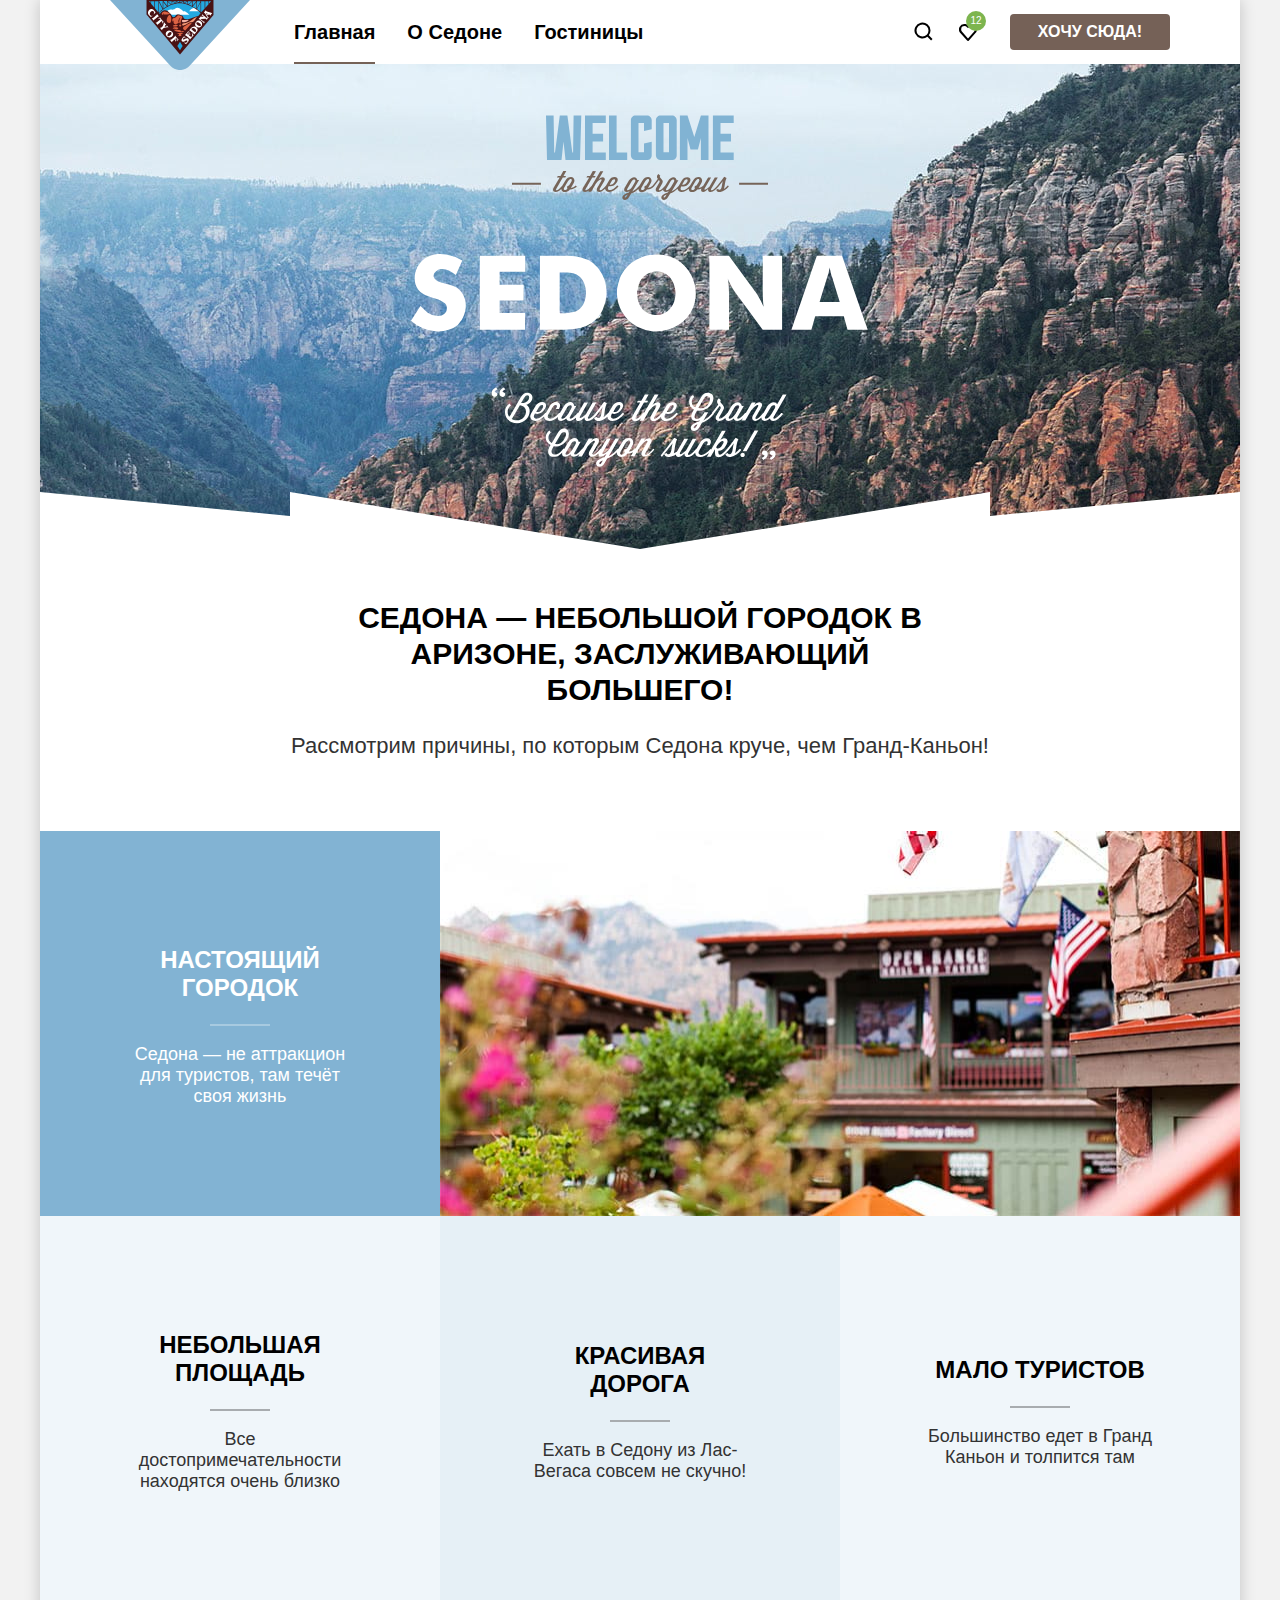
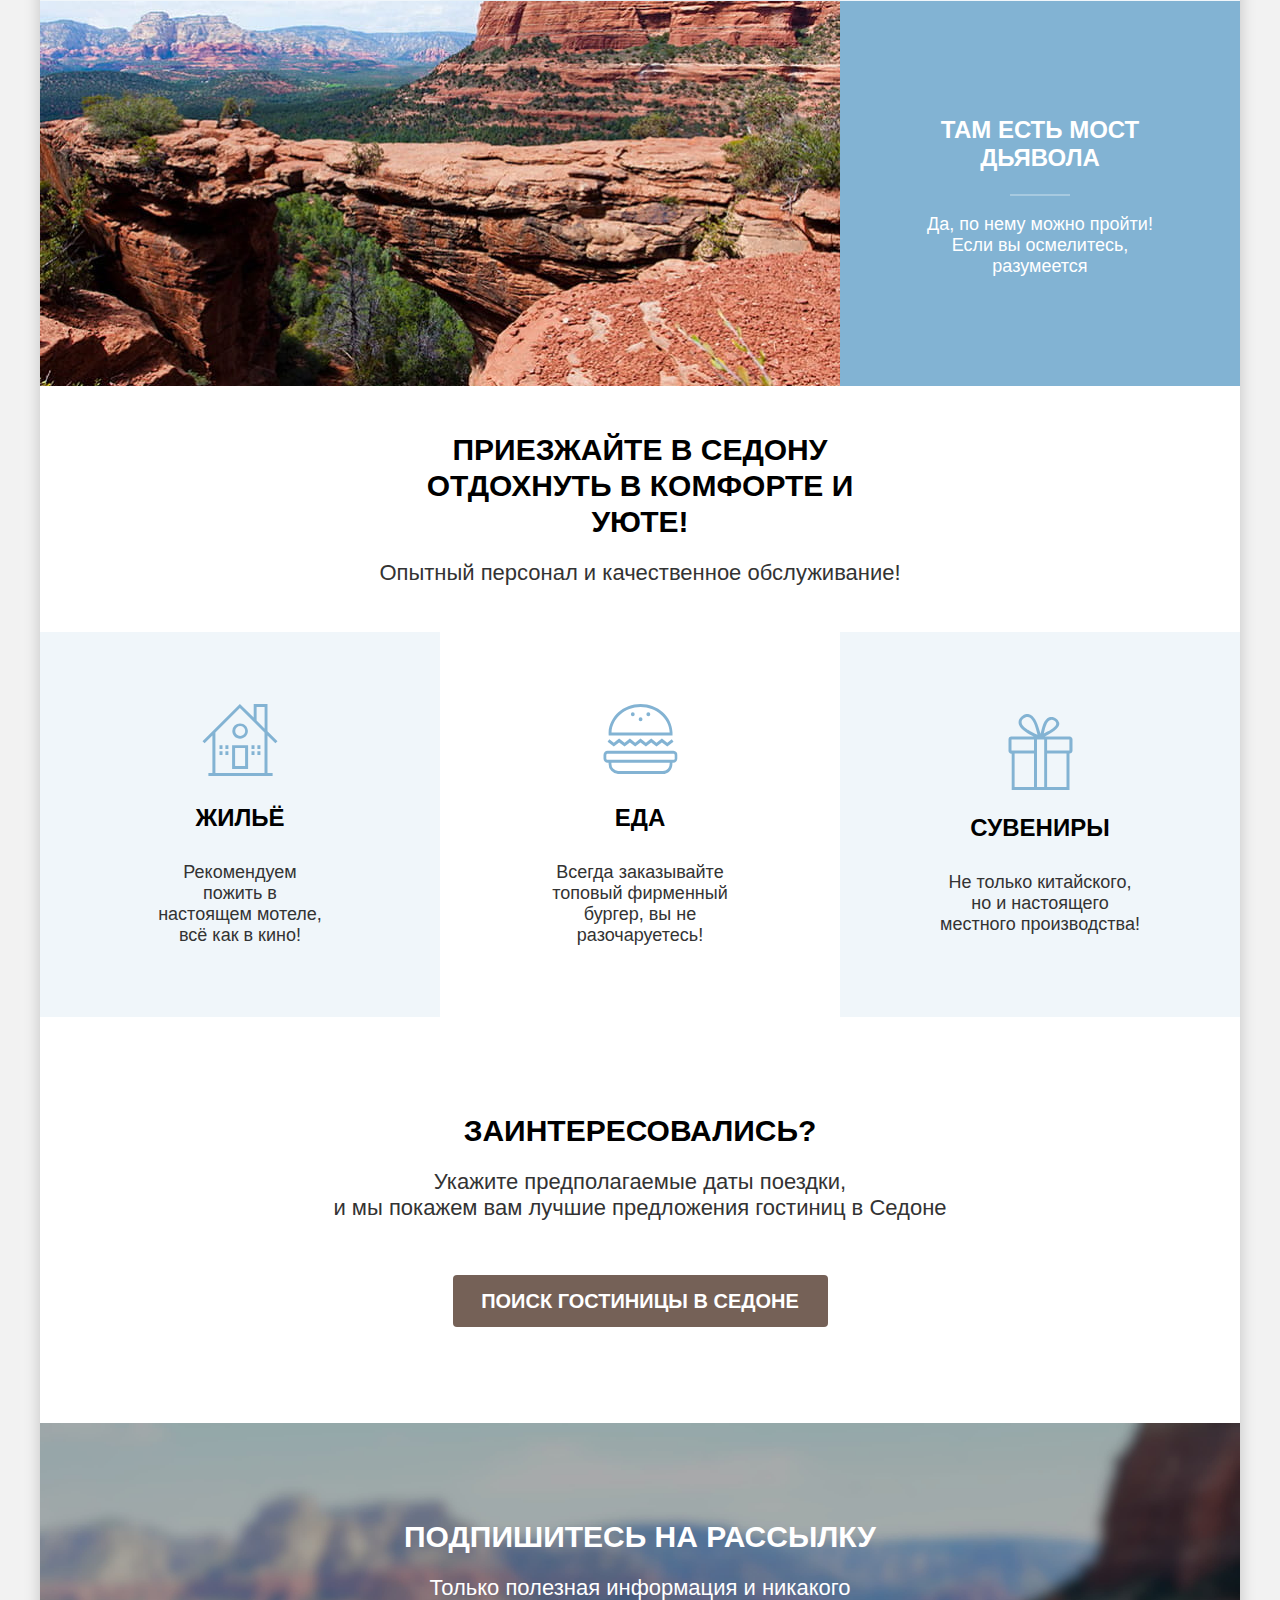
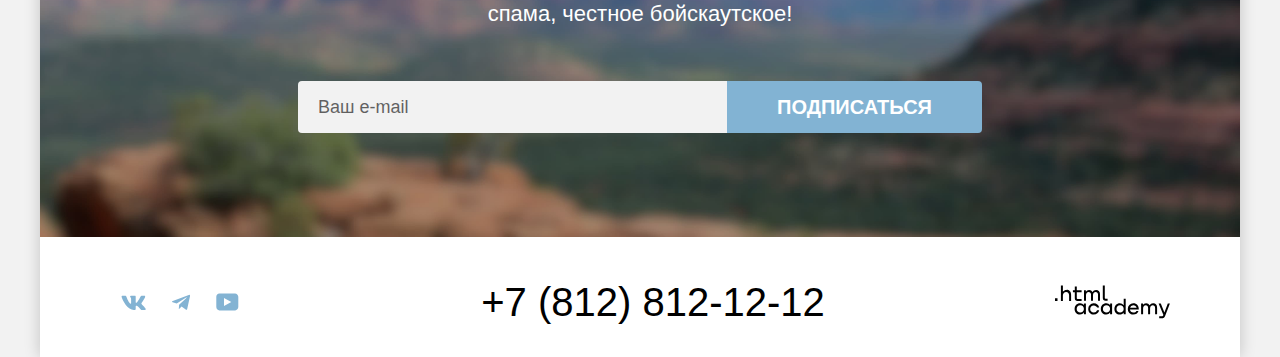
==== index.html @ 0b7615a1 "Merge pull request #12 from kskozarenko/master" ====
<!DOCTYPE html>
<html lang="ru">
  <head>
    <meta charset="utf-8" />
    <title>HTML Academy: Седона</title>
    <link rel="stylesheet" href="styles/styles.css" />
    <link rel="icon" href="favicon.ico" />
    <link rel="icon" type="image/png" href="images/favicon.png" />
  </head>
  <body>
    <div class="box-shadow">
      <header class="page-header">
        <a class="page-header-logo" href="index.html">
          <img
            class="page-header-logo-image"
            src="images/sedona-logo.svg"
            width="140"
            height="70"
            alt="Логотип городка Седона в Аризоне"
          />
        </a>
        <nav class="navigation">
          <ul class="navigation-list">
            <li class="navigation-item">
              <a
                class="navigation-link navigation-link-current"
                href="index.html"
                >Главная</a
              >
            </li>
            <li class="navigation-item">
              <a class="navigation-link" href="#">О Cедоне</a>
            </li>
            <li class="navigation-item">
              <a class="navigation-link" href="catalog.html">Гостиницы</a>
            </li>
          </ul>
          <ul class="navigation-list navigation-user">
            <li class="navigation-item">
              <a class="navigation-link" href="#">
                <svg
                  class="search-icon"
                  aria-hidden="true"
                  focusable="false"
                  width="20"
                  height="20"
                  xmlns="http://www.w3.org/2000/svg"
                >
                  <path
                    d="m18.5 17-3.7-3.7a8 8 0 0 0 1.7-4.8 8 8 0 1 0-3.1 6.3l3.7 3.7 1.4-1.5Zm-10-2.5a6 6 0 0 1-6-6 6 6 0 0 1 12 0 6 6 0 0 1-6 6Z"
                  />
                </svg>
                <span class="visually-hidden">Поиск</span>
              </a>
            </li>
            <li class="navigation-item">
              <a class="navigation-link" href="#">
                <span class="visually-hidden">Избранное</span>
                <svg
                  class="favorites-icon"
                  aria-hidden="true"
                  focusable="false"
                  width="18"
                  height="17"
                  xmlns="http://www.w3.org/2000/svg"
                >
                  <path
                    d="M8.9 17a1 1 0 0 1-.8-.4l-7-7.9A5.4 5.4 0 0 1 5.5 0C6.8 0 8 .5 9 1.3a5.5 5.5 0 0 1 9 4.1c0 1.3-.5 2.5-1.3 3.4l-7 7.9c-.2.2-.4.3-.8.3Zm-6-9.5L9 14.4l6.2-7c.5-.5.7-1.2.7-2 0-1.8-1.5-3.3-3.3-3.3-1 0-2 .5-2.7 1.3-.3.3-.6.4-.9.4-.3 0-.6-.2-.8-.4a3.7 3.7 0 0 0-2.7-1.3 3.3 3.3 0 0 0-3.3 3.3c-.1.9.3 1.6.7 2.1-.1 0-.1 0 0 0Z"
                  />
                </svg>
                <div class="circle">
                  <span class="visually-hidden">Отелей в избранном</span>
                  <p class="favorites-amount">12</p>
                </div>
              </a>
            </li>
          </ul>
          <a class="button navigation-button" href="#">Хочу сюда!</a>
        </nav>
      </header>
      <main class="main-container main-index">
        <h1 class="visually-hidden">Седона</h1>
        <img
          class="main-logo"
          src="images/welcome.svg"
          width="458"
          height="352"
          alt="Welcome to the gorgeous Sedona, because the Grand Canyon sucks!"
        />
        <section class="advantages">
          <h2 class="visually-hidden">Преимущества</h2>
          <div class="text-container advantages-text-container">
            <p class="description">
              Седона — небольшой городок в Аризоне, заслуживающий большего!
            </p>
            <p class="caption">
              Рассмотрим причины, по которым Седона круче, чем Гранд-Каньон!
            </p>
          </div>
          <ul class="advantages-list">
            <li class="advantages-item advantages-item-accent">
              <div
                class="advantages-text-content advantages-text-content-accent"
              >
                <h3 class="advantages-title advantages-title-accent">
                  Настоящий городок
                </h3>
                <!--Добавить декоративные линии в преимущества-->
                <span class="advantages-stripe"></span>
                <p class="advantages-text advantages-text-accent">
                  Седона — не аттракцион для туристов, там течёт своя жизнь
                </p>
              </div>
              <img
                class="advantages-img-town"
                src="images/sedona-advantage.jpg"
                width="800"
                height="385"
                alt="Здания настоящего городка Седона"
              />
            </li>
            <li class="advantages-item advantages-item-light">
              <div class="advantages-text-content">
                <h3 class="advantages-title advantages-title-light">
                  Небольшая площадь
                </h3>
                <p class="advantages-text">
                  Все достопримечательности находятся очень близко
                </p>
              </div>
            </li>
            <li class="advantages-item advantages-item-dark">
              <div class="advantages-text-content">
                <h3 class="advantages-title advantages-title-dark">
                  Красивая дорога
                </h3>
                <p class="advantages-text">
                  Ехать в Седону из Лас-Вегаса совсем не скучно!
                </p>
              </div>
            </li>
            <li class="advantages-item advantages-item-light">
              <div class="advantages-text-content">
                <h3 class="advantages-title advantages-title-light">
                  Мало туристов
                </h3>
                <p class="advantages-text">
                  Большинство едет в Гранд Каньон и толпится там
                </p>
              </div>
            </li>
            <li class="advantages-item advantages-item-accent">
              <div
                class="advantages-text-content advantages-text-content-accent"
              >
                <h3 class="advantages-title advantages-title-accent">
                  Там есть мост дьявола
                </h3>
                <span class="advantages-stripe"></span>
                <p class="advantages-text advantages-text-accent">
                  Да, по нему можно пройти! Если вы осмелитесь, разумеется
                </p>
              </div>
              <img
                class="advantages-img"
                src="images/bridge.jpg"
                width="800"
                height="385"
                alt="Мост Дьявола"
              />
            </li>
          </ul>
        </section>
        <section class="services">
          <h2 class="visually-hidden">Сервисы</h2>
          <div class="text-container services-text-container">
            <p class="description description-services">
              Приезжайте в Седону отдохнуть в комфорте и уюте!
            </p>
            <p class="caption">Опытный персонал и качественное обслуживание!</p>
          </div>
          <ul class="services-list">
            <li class="services-item">
              <h3 class="services-title services-title-house">Жильё</h3>
              <p class="services-text services-text-house">
                Рекомендуем пожить в настоящем мотеле, всё как в кино!
              </p>
            </li>
            <li class="services-item">
              <h3 class="services-title services-title-food">Еда</h3>
              <p class="services-text services-text-food">
                Всегда заказывайте<br />топовый фирменный бургер, вы не
                разочаруетесь!
              </p>
            </li>
            <li class="services-item">
              <h3 class="services-title services-title-gifts">Сувениры</h3>
              <p class="services-text services-text-gifts">
                Не только китайского,<br />но и настоящего местного
                производства!
              </p>
            </li>
          </ul>
        </section>
        <section class="text-container offer">
          <h2 class="visually-hidden">Предложение</h2>
          <p class="description description-offer">Заинтересовались?</p>
          <p class="caption">
            Укажите предполагаемые даты поездки,<br />и мы покажем вам лучшие
            предложения гостиниц в Седоне
          </p>
          <a class="button search-button" href="#">Поиск гостиницы в Седоне</a>
        </section>
        <section class="subscribe">
          <h2 class="visually-hidden">Рассылка</h2>
          <p class="subscribe-description">Подпишитесь на рассылку</p>
          <p class="subscribe-caption">
            Только полезная информация и никакого спама, честное бойскаутское!
          </p>
          <form
            class="subscribe-form"
            action="https://echo.htmlacademy.ru/"
            method="post"
          >
            <label class="visually-hidden" for="subscribe-email">E-mail</label>
            <input
              class="subscribe-field"
              placeholder="Ваш e-mail"
              type="email"
              name="subscribe-email"
              id="subscribe-email"
              required
            />
            <button class="button subscribe-button" type="submit">
              <span class="subscribe-submit">Подписаться</span>
            </button>
          </form>
        </section>
      </main>
      <footer class="page-footer">
        <div class="page-footer-container">
          <h2 class="visually-hidden" hidden>Контакты</h2>
          <ul class="footer-social-list">
            <li class="footer-social-item">
              <a
                class="footer-social-link footer-social-vk"
                href="https://vk.com/htmlacademy"
              >
                <span class="visually-hidden">Vkontakte</span>
                <svg
                  class="footer-social-icon"
                  aria-hidden="true"
                  focusable="false"
                  width="25"
                  height="15"
                  xmlns="http://www.w3.org/2000/svg"
                >
                  <path
                    fill-rule="evenodd"
                    d="M24.1 1.8c.2-.5 0-1-.8-1h-2.6c-.7 0-1 .4-1.1.8 0 0-1.4 3.2-3.3 5.3-.6.6-.9.8-1.2.8-.2 0-.4-.2-.4-.8V1.8c0-.7-.2-1-.8-1h-4c-.5 0-.8.4-.8.6 0 .7 1 .8 1 2.6v3.8c0 .8 0 1-.4 1-.9 0-3-3.3-4.3-7-.3-.7-.5-1-1.2-1H1.6c-.8 0-1 .4-1 .8 0 .7 1 4 4.2 8.5C7 13.2 10 15 12.8 15c1.7 0 1.9-.4 1.9-1v-2.4c0-.7.2-.8.7-.8.4 0 1 .1 2.6 1.6 1.8 1.8 2 2.6 3 2.6h2.7c.7 0 1.1-.4 1-1.1-.3-.8-1.2-1.8-2.3-3-.6-.8-1.5-1.5-1.8-2-.4-.4-.3-.6 0-1 0 0 3.2-4.5 3.5-6Z"
                    clip-rule="evenodd"
                  />
                </svg>
              </a>
            </li>
            <li class="footer-social-item">
              <a
                class="footer-social-link footer-social-tg"
                href="https://t.me/htmlacademy"
              >
                <span class="visually-hidden">Telegram</span>
                <svg
                  class="footer-social-icon"
                  aria-hidden="true"
                  focusable="false"
                  width="18"
                  height="17"
                  xmlns="http://www.w3.org/2000/svg"
                >
                  <path
                    d="M16.8 1 .8 7c-1 .4-1 1-.2 1.3l4.1 1.3 9.5-6c.5-.3.9-.1.5.2l-7.6 7-.3 4.1c.4 0 .6-.2.8-.4l2-2 4.1 3.1c.8.5 1.3.3 1.5-.7L18 2.2c.3-1-.4-1.6-1.1-1.2Z"
                  />
                </svg>
              </a>
            </li>
            <li class="footer-social-item">
              <a
                class="footer-social-link footer-social-yt"
                href="https://www.youtube.com/user/htmlacademyru"
              >
                <span class="visually-hidden">Youtube</span>
                <svg
                  class="footer-social-icon"
                  aria-hidden="true"
                  focusable="false"
                  width="23"
                  height="18"
                  xmlns="http://www.w3.org/2000/svg"
                >
                  <path
                    d="M19 .4H3.4C1.6.4.3 2 .3 3.8v10c0 2 1.3 3.6 3.2 3.6h15.7c1.6 0 3.1-1.6 3.1-3.4V3.8C22.1 2 20.8.4 19 .4ZM8 12.9v-8l7.3 4-7.3 4Z"
                  />
                </svg>
              </a>
            </li>
          </ul>
          <address class="footer-contacts-address">
            <a class="footer-contacts-address-phone" href="tel:+78128121212"
              >+7 (812) 812-12-12</a
            >
          </address>
          <a class="page-footer-logo" href="https://htmlacademy.ru/">
            <svg
              class="page-footer-logo-icon"
              aria-hidden="true"
              focusable="false"
              width="115"
              height="34"
              xmlns="http://www.w3.org/2000/svg"
            >
              <path
                d="M0 13.3v2.6h2.5v-2.6H0Zm11.6-8.4c-1.6 0-2.8.7-3.6 1.7h-.1V.4h-2v15.5h2v-5.3C7.9 8.5 9.2 7 11.2 7c1.8 0 2.9 1.4 2.9 3.2v5.7h2V9.8c.1-3-1.8-5-4.5-5Zm15 .3h-4.8V1.5h-2v3.8h-1.9v2h1.9v6c0 1.7 1 2.7 2.7 2.7h4.1v-2h-3.7c-.7 0-1.1-.4-1.1-1.1V7.2h4.8v-2ZM41.1 5c-1.6 0-2.9.8-3.5 2h-.1a3.7 3.7 0 0 0-3.4-2c-1.4 0-2.5.8-3.1 1.8h-.1V5.2H29v10.6h2v-5.4c0-2 1-3.5 2.6-3.5 1.5 0 2.4 1 2.4 2.6v6.3h2v-5.6c0-2.4 1.4-3.3 2.6-3.3 1.5 0 2.4 1 2.4 2.6v6.3h2V9.3c.1-2.5-1.4-4.3-3.9-4.3Zm6.7 8c0 1.8 1 2.8 2.8 2.8h2v-2h-1.7c-.7 0-1.1-.4-1.1-1.1V.4h-2V13Zm-18.9 7a4.9 4.9 0 0 0-3.9-1.7c-3.1 0-5.4 2.3-5.4 5.6s2.3 5.6 5.4 5.6c1.8 0 3-.8 3.8-2h.1v1.7h2V18.6h-2V20Zm-3.6 7.5a3.5 3.5 0 0 1-3.6-3.6c0-2 1.4-3.6 3.6-3.6s3.6 1.6 3.6 3.6c0 1.9-1.4 3.6-3.6 3.6Zm18.9-5.1c-.5-2.4-2.6-4.1-5.4-4.1a5.4 5.4 0 0 0-5.6 5.6c0 3 2.2 5.6 5.6 5.6 2.8 0 4.9-1.8 5.4-4.2h-2.1a3.4 3.4 0 0 1-3.3 2.3 3.5 3.5 0 0 1-3.6-3.6c0-2 1.4-3.6 3.6-3.6 1.6 0 2.8 1 3.3 2.2h2.1v-.2ZM55.1 20a4.9 4.9 0 0 0-3.9-1.7c-3.1 0-5.4 2.3-5.4 5.6s2.3 5.6 5.4 5.6c1.8 0 3-.8 3.8-2h.1v1.7h2V18.6h-2V20Zm-3.6 7.5a3.5 3.5 0 0 1-3.6-3.6c0-2 1.4-3.6 3.6-3.6s3.6 1.6 3.6 3.6c0 1.9-1.5 3.6-3.6 3.6Zm17.2-7.3a5 5 0 0 0-3.9-2c-3.1 0-5.4 2.4-5.4 5.7 0 3.3 2.2 5.6 5.4 5.6 1.7 0 3-.8 3.8-1.8h.1v1.5h2V13.8h-2v6.4Zm-3.6 7.3a3.5 3.5 0 0 1-3.6-3.6c0-2 1.4-3.6 3.6-3.6s3.6 1.6 3.6 3.6c-.1 2-1.5 3.6-3.6 3.6Zm13.2-9.2a5.4 5.4 0 0 0-5.5 5.6c0 3 2.1 5.6 5.5 5.6 2.5 0 4.5-1.3 5.2-3.6h-2.1c-.5 1-1.6 1.6-3 1.6-1.9 0-3.3-1.3-3.4-3h8.8c.2-3.5-2-6.2-5.5-6.2Zm0 1.9c1.7 0 3 1 3.3 2.6h-6.5a3.2 3.2 0 0 1 3.2-2.6Zm19.9-1.9a4 4 0 0 0-3.6 2h-.1c-.6-1.2-1.8-2-3.4-2-1.4 0-2.5.7-3.1 1.8v-1.5h-1.9v10.6h2v-5.4c0-2 1-3.4 2.6-3.5 1.5 0 2.4 1 2.4 2.6v6.3h2v-5.6c0-2.4 1.4-3.3 2.6-3.3 1.5 0 2.4 1 2.4 2.6v6.3h2v-6.5c.1-2.6-1.4-4.4-3.9-4.4Zm11.2 9.1-3.6-9h-2.2l4.8 11.7c-.3.9-.7 1.2-1.7 1.2h-2.5v2h2.5c1.8 0 2.8-.8 3.5-2.6l4.7-12.2h-2.1l-3.4 8.9Z"
              />
            </svg>
          </a>
        </div>
      </footer>
    </div>
    <div class="modal-container modal-container-close">
      <div class="modal modal-search">
        <button class="modal-close-button">
          <span class="visually-hidden">Закрыть</span>
          <svg
            class="modal-close-icon"
            aria-hidden="true"
            focusable="false"
            width="15"
            height="15"
            xmlns="http://www.w3.org/2000/svg"
          >
            <path
              d="M14.5 1.8 13.2.5 7.5 6.2 1.8.5.5 1.8l5.7 5.7-5.7 5.7 1.3 1.3 5.7-5.7 5.7 5.7 1.3-1.3-5.7-5.7 5.7-5.7Z"
            />
          </svg>
        </button>
        <section class="modal-content">
          <h2 class="modal-title">Поиск гостиницы в Седоне</h2>
          <form
            class="search-form"
            action="https://echo.htmlacademy.ru/"
            method="post"
          >
            <span class="date-field-group">
              <label class="form-label" for="checkin-date">Дата Заезда:</label>
              <input
                class="search-field input-error"
                type="text"
                id="checkin-date"
                name="checkin-date"
                placeholder="Укажите дату"
              />
              <svg
                class="date-icon"
                aria-hidden="true"
                focusable="false"
                width="16"
                height="15"
                xmlns="http://www.w3.org/2000/svg"
              >
                <path
                  fill="#000"
                  d="M5.8 10c.3 0 .5-.2.5-.5S6 9 5.8 9c-.3 0-.5.2-.5.5s.2.5.5.5Z"
                />
                <path
                  fill="#000"
                  d="M15 2h-2V0h-1v2H4V0H3v2H1c-.6 0-1 .4-1 1v11c0 .5.4 1 1 1h14c.5 0 1-.5 1-1V3c0-.6-.5-1-1-1Zm0 12H1V7h14v7ZM1 6V3h2v2h1V3h8v2h1V3h2v3H1Z"
                />
                <path
                  fill="#000"
                  d="M8 10c.3 0 .5-.2.5-.5S8.3 9 8 9s-.5.2-.5.5.2.5.5.5Zm2.3 0c.3 0 .4-.2.4-.5s-.1-.5-.4-.5c-.4 0-.6.2-.6.5s.3.5.6.5Zm-4.5 1c-.3 0-.5.2-.5.5s.2.5.5.5.5-.2.5-.5-.3-.5-.5-.5Zm-2.3-1c.3 0 .5-.2.5-.5S3.8 9 3.5 9s-.5.2-.5.5.2.5.5.5Zm0 1c-.3 0-.5.2-.5.5s.2.5.5.5.5-.2.5-.5-.2-.5-.5-.5ZM8 11c-.3 0-.5.2-.5.5s.2.5.5.5.5-.2.5-.5-.2-.5-.5-.5Zm2.3 0c-.4 0-.6.2-.6.5s.3.5.6.5.4-.2.4-.5-.1-.5-.4-.5Zm2.2-1c.3 0 .5-.2.5-.5s-.2-.5-.5-.5-.5.2-.5.5.2.5.5.5Zm0 1c-.3 0-.5.2-.5.5s.2.5.5.5.5-.2.5-.5-.2-.5-.5-.5Z"
                />
              </svg>
            </span>
            <span class="date-field-group">
              <label class="form-label" for="checkout-date">Дата Выезда:</label>
              <input
                class="search-field input-error"
                type="text"
                id="checkout-date"
                name="checkout-date"
                placeholder="Укажите дату"
              />
              <svg
                class="date-icon"
                aria-hidden="true"
                focusable="false"
                width="16"
                height="15"
                xmlns="http://www.w3.org/2000/svg"
              >
                <path
                  fill="#000"
                  d="M5.8 10c.3 0 .5-.2.5-.5S6 9 5.8 9c-.3 0-.5.2-.5.5s.2.5.5.5Z"
                />
                <path
                  fill="#000"
                  d="M15 2h-2V0h-1v2H4V0H3v2H1c-.6 0-1 .4-1 1v11c0 .5.4 1 1 1h14c.5 0 1-.5 1-1V3c0-.6-.5-1-1-1Zm0 12H1V7h14v7ZM1 6V3h2v2h1V3h8v2h1V3h2v3H1Z"
                />
                <path
                  fill="#000"
                  d="M8 10c.3 0 .5-.2.5-.5S8.3 9 8 9s-.5.2-.5.5.2.5.5.5Zm2.3 0c.3 0 .4-.2.4-.5s-.1-.5-.4-.5c-.4 0-.6.2-.6.5s.3.5.6.5Zm-4.5 1c-.3 0-.5.2-.5.5s.2.5.5.5.5-.2.5-.5-.3-.5-.5-.5Zm-2.3-1c.3 0 .5-.2.5-.5S3.8 9 3.5 9s-.5.2-.5.5.2.5.5.5Zm0 1c-.3 0-.5.2-.5.5s.2.5.5.5.5-.2.5-.5-.2-.5-.5-.5ZM8 11c-.3 0-.5.2-.5.5s.2.5.5.5.5-.2.5-.5-.2-.5-.5-.5Zm2.3 0c-.4 0-.6.2-.6.5s.3.5.6.5.4-.2.4-.5-.1-.5-.4-.5Zm2.2-1c.3 0 .5-.2.5-.5s-.2-.5-.5-.5-.5.2-.5.5.2.5.5.5Zm0 1c-.3 0-.5.2-.5.5s.2.5.5.5.5-.2.5-.5-.2-.5-.5-.5Z"
                />
              </svg>
            </span>
            <div class="guests-wrapper">
              <span class="guests-field-group adults-form">
                <label class="form-label-adults" for="adults-guests"
                  >Взрослые:</label
                >
                <button class="less-button" type="button">
                  <svg
                    class="less-icon"
                    aria-hidden="true"
                    focusable="false"
                    width="14"
                    height="2"
                    xmlns="http://www.w3.org/2000/svg"
                  >
                    <path d="M0 0v2h14V0H0Z" />
                  </svg>
                </button>
                <input
                  class="guests-input adults-guests-input"
                  type="number"
                  id="adults-guests"
                  value="2"
                />
                <button class="more-button" type="button">
                  <svg
                    class="more-icon"
                    aria-hidden="true"
                    focusable="false"
                    width="14"
                    height="14"
                    xmlns="http://www.w3.org/2000/svg"
                  >
                    <path d="M14 6H8V0H6v6H0v2h6v6h2V8h6V6Z" />
                  </svg>
                </button>
              </span>
              <span class="guests-field-group kids-form">
                <span class="kids-info-wrapper">
                  <label class="form-label-kids" for="kids-guests">Дети:</label>
                  <span class="kids-info">
                    <div class="kids-info-tooltip">
                      <p>
                        Укажите количество детей, которые будут с вами, возраст
                        которых от 6 до 18 лет. Дети до 6 лет размещаются
                        бесплатно.
                      </p>
                    </div>
                  </span>
                </span>
                <!--<span class="kids-guests-wrapper">-->
                <button class="button less-button" type="button">
                  <svg
                    class="less-icon"
                    aria-hidden="true"
                    focusable="false"
                    width="14"
                    height="2"
                    xmlns="http://www.w3.org/2000/svg"
                  >
                    <path d="M0 0v2h14V0H0Z" />
                  </svg>
                </button>
                <input
                  class="guests-input kids-guests-input"
                  type="number"
                  id="kids-guests"
                  value="2"
                />
                <button class="more-button" type="button">
                  <svg
                    class="more-icon"
                    aria-hidden="true"
                    focusable="false"
                    width="14"
                    height="14"
                    xmlns="http://www.w3.org/2000/svg"
                  >
                    <path d="M14 6H8V0H6v6H0v2h6v6h2V8h6V6Z" />
                  </svg>
                </button>
                <!--</span>-->
              </span>
            </div>
            <a class="button search-form-button" href="#">Найти</a>
          </form>
        </section>
      </div>
    </div>
  </body>
</html>
---- styles/styles.css ----
@font-face {
  font-family: "PT Sans";
  font-style: normal;
  font-weight: 400;
  src: url("../fonts/ptsans-400.woff2") format("woff2");
  font-display: swap;
}

@font-face {
  font-family: "PT Sans";
  font-style: normal;
  font-weight: 700;
  src: url("../fonts/ptsans-700.woff2") format("woff2");
  font-display: swap;
}

* {
  box-sizing: border-box;
}

html {
  height: 100%;
}

body {
  margin: 0 auto;
  min-height: 100%;
  font-family: "PT Sans", sans-serif;
  font-weight: 400;
  font-size: 22px;
  line-height: 26px;
  color: #333333;
  background-color: #f2f2f2;
}

.visually-hidden {
  position: absolute;
  width: 1px;
  height: 1px;
  margin: -1px;
  border: 0;
  padding: 0;
  white-space: nowrap;
  clip-path: inset(100%);
  clip: rect(0 0 0 0);
  overflow: hidden;
}

.button {
  display: inline-block;
  font-weight: 700;
  font-size: 20px;
  line-height: 36px;
  text-align: center;
  text-transform: uppercase;
  color: #ffffff;
  background-color: #756157;
  border-radius: 4px;
  text-decoration: none;
  border: none;
  cursor: pointer;
}

.button:disabled:not(.button-reset) {
  background-color: #e5e5e5;
  cursor: default;
}

.box-shadow {
  color: #333333;
  background-color: #ffffff;
  box-shadow: 0 0 15px rgba(0, 0, 0, 0.2);
  width: 1200px;
  margin: 0 auto;
  display: flex;
  flex-direction: column;
}

.page-header {
  color: #000000;
  background-color: #ffffff;
  display: flex;
  width: 1200px;
}

.page-header-logo {
  width: 140px;
  height: 64px;
  margin-left: 70px;
  position: relative;
  display: block;
}

.page-header-logo-image {
  position: absolute;
}

.page-header-logo-image:hover {
  opacity: 0.6;
}

.page-header-logo-image:focus {
  opacity: 0.6;
}

.page-header-logo-image:active {
  opacity: 0.3;
}

.navigation {
  display: flex;
  width: 892px;
  margin: 0 auto;
  margin-left: 28px;
  margin-right: 70px;
}

.navigation-list {
  display: flex;
  flex-wrap: wrap;
  margin: 0;
  padding: 0;
  list-style-type: none;
  align-items: center;
  width: 470px;
}

/*Ссылки в навигации*/
.navigation-link {
  font-size: 20px;
  line-height: 24px;
  font-weight: 700;
  color: #000000;
  background-color: #ffffff;
  text-align: center;
  text-decoration: none;
  text-transform: capitalize;
  display: block;
  padding: 20px 16px;
}

.navigation-link-current {
  position: relative;
  cursor: default;
}

.navigation-link-current::before {
  position: absolute;
  right: 16px;
  bottom: 0;
  left: 16px;
  height: 2px;
  background-color: #756257;
  content: "";
}

.navigation-link:not(.navigation-link-current):hover {
  color: #756157;
}

.navigation-link:not(.navigation-link-current):focus {
  color: #756157;
}

.navigation-link:not(.navigation-link-current):active {
  color: rgba(117, 97, 87, 0.3);
}

.navigation-user {
  margin-left: auto;
  width: 180px;
  justify-content: flex-end;
}

.navigation-user .navigation-link {
  display: block;
  width: 44px;
  height: 64px;
  padding: 22px 12px;
  position: relative;
}

.search-icon,
.favorites-icon {
  fill: #000000;
}

.navigation-link:hover .search-icon,
.navigation-link:hover .favorites-icon {
  fill: #756157;
}

.navigation-link:focus .search-icon,
.navigation-link:focus .favorites-icon {
  fill: #756157;
}

.navigation-link:active .search-icon,
.navigation-link:active .favorites-icon {
  fill: rgba(117, 97, 87, 0.3);
}

.favorites-amount {
  display: block;
  font-size: 10px;
  line-height: 10px;
  font-weight: 400;
  color: #ffffff;
  position: absolute;
  left: 20px;
  bottom: 33px;
  background-color: #7db54f;
  min-width: 20px;
  min-height: 20px;
  border-radius: 50%;
  margin: 0 auto;
  padding-top: 5px;
}

.navigation-link:hover .favorites-amount {
  background-color: #6c9e42;
}

.navigation-link:focus .favorites-amount {
  background-color: #6c9e42;
}

.navigation-link:active .favorites-amount {
  color: rgba(255, 255, 255, 0.3);
}

.navigation-button {
  display: block;
  width: 160px;
  padding: 8px;
  font-size: 16px;
  line-height: 20px;
  align-self: center;
  margin-left: 20px;
}

.navigation-button:hover,
.search-button:hover,
.hotel-card-more-button:hover {
  background-color: #615048;
}

.navigation-button:focus,
.search-button:focus,
.hotel-card-more-button:focus {
  background-color: #615048;
}

.navigation-button:active,
.search-button:active,
.hotel-card-more-button:active {
  background-color: #756157;
  color: rgba(255, 255, 255, 0.3);
}

.main-container {
  flex-grow: 1;
  padding-top: 51px;
}

.main-index {
  color: #333333;
  background-color: #ffffff;
  background-image: url("../images/zigzag.svg"),
    url("../images/index-background.jpg");
  background-size: 1200px 57px, 1200px 485px;
  background-position: 50% 428px, 50% 0;
  background-repeat: no-repeat;
}

.main-logo {
  max-width: 100%;
  object-fit: contain;
  left: 371px;
  right: 371px;
  display: block;
  margin: 0 auto;
  margin-bottom: 82px;
}

/*Идентичные контейнеры с текстом перед преимуществами, сервисами и в секции "Заинтересовались?"*/
.text-container {
  text-align: center;
}

.advantages-text-container {
  display: flex;
  flex-direction: column;
  justify-content: center;
  align-items: center;
  min-height: 261px;
  margin-bottom: 21px;
}

/*1/2 предложений в контейнерах перед преимуществами, сервисами и в секции "Заинтересовались?"*/
.description {
  color: #000000;
  background-color: #ffffff;
  font-weight: 700;
  font-size: 30px;
  line-height: 36px;
  text-transform: uppercase;
  margin-top: 0;
  margin-bottom: 25px;
  width: 620px;
}

.caption {
  margin: 0;
}

.advantages-list {
  text-align: center;
  display: flex;
  flex-wrap: wrap;
  list-style-type: none;
  padding: 0;
  margin: 0;
}

.advantages-title {
  font-size: 24px;
  line-height: 28px;
  font-weight: 700;
  text-transform: uppercase;
  position: relative;
  display: flex;
  justify-content: center;
  align-items: center;
}

.advantages-title::after {
  content: "";
  position: absolute;
  height: 2px;
  width: 60px;
  background-color: #a8acaf;
  bottom: -24px;
}

.advantages-text {
  font-size: 18px;
  line-height: 21px;
}

.advantages-item-accent {
  display: flex;
}

.advantages-text-content {
  width: 400px;
  height: 385px;
  display: flex;
  flex-direction: column;
  justify-content: center;
  padding: 20px 85px;
}

.advantages-text-content-accent {
  background-color: #82b3d3;
}

.advantages-title-accent {
  color: #ffffff;
  background-color: #82b3d3;
}

.advantages-title-accent::after {
  background-color: #a7cae0;
}

.advantages-text-accent {
  color: #ffffff;
  background-color: #82b3d3;
}

.advantages-item-light {
  width: 400px;
  height: 385px;
  background-color: rgba(131, 179, 211, 0.12);
}

.advantages-title-light {
  color: #000000;
  background-color: rgba(131, 179, 211, 0);
}

.advantages-text-light {
  color: #333333;
  background-color: #82b3d3;
}

.advantages-item-dark {
  width: 400px;
  height: 385px;
  background-color: rgba(131, 179, 211, 0.2);
}

.advantages-title-dark {
  color: #000000;
  background-color: rgba(131, 179, 211, 0);
}

.advantages-text-dark {
  color: #333333;
  background-color: rgba(131, 179, 211, 0);
}

.advantages-img {
  order: -1;
}

.services-text-container {
  display: flex;
  flex-direction: column;
  justify-content: center;
  align-items: center;
  min-height: 246px;
}

.description-services,
.description-offer {
  width: 505px;
  margin-bottom: 20px;
}

.services-list {
  text-align: center;
  display: flex;
  list-style-type: none;
  padding: 0;
  margin: 0;
}

.services-item {
  width: 400px;
  height: 385px;
  background-color: rgba(131, 179, 211, 0.12);
  display: flex;
  flex-direction: column;
  justify-content: center;
  align-items: center;
  padding-right: 85px;
  padding-left: 85px;
}

.services-title {
  color: #000000;
  font-size: 24px;
  line-height: 28px;
  font-weight: 700;
  text-transform: uppercase;
  margin-top: 0;
  margin-bottom: 30px;
  padding-top: 100px;
  min-width: 75px;
}

.services-title-house {
  background-image: url("../images/house.svg");
  background-repeat: no-repeat;
  background-position: center 0;
}

.services-title-food {
  background-image: url("../images/food.svg");
  background-repeat: no-repeat;
  background-position: center 0;
}

.services-title-gifts {
  background-image: url("../images/gifts.svg");
  background-repeat: no-repeat;
  background-position: center 0;
}

.services-text {
  font-size: 18px;
  line-height: 21px;
  margin: 0;
}

.services-text-house {
  max-width: 172px;
}

.services-text-gifts {
  max-width: 210px;
}

.services-item:nth-of-type(even) {
  background-color: #ffffff;
}

.offer {
  display: flex;
  flex-direction: column;
  justify-content: center;
  align-items: center;
  min-height: 406px;
}

.search-button {
  width: 375px;
  height: 52px;
  padding: 8px 10px;
  font-size: 20px;
  margin-top: 54px;
}

.subscribe {
  color: #ffffff;
  background-color: #333333;
  background-image: url("../images/subscribe-background.jpg");
  background-size: cover;
  background-repeat: no-repeat;
  text-align: center;
  padding: 96px 258px 104px;
}

.subscribe-description {
  font-size: 30px;
  line-height: 36px;
  font-weight: 700;
  text-transform: uppercase;
  margin-top: 0;
  margin-bottom: 20px;
}

.subscribe-caption {
  font-weight: 400;
  font-size: 22px;
  line-height: 26px;
  margin: 0 auto;
  margin-bottom: 54px;
  width: 475px;
}

.subscribe-form {
  display: flex;
  justify-content: center;
  color: #f2f2f2;
}

.subscribe-field {
  border: 0;
  padding: 12px 20px;
  font: inherit;
  height: 52px;
  font-size: 18px;
  line-height: 24px;
  color: #000000;
  font-weight: 700;
  background-color: #f2f2f2;
  border-radius: 4px 0 0 4px;
  flex-grow: 1;
}

.subscribe-field:hover {
  background-color: #e6e6e6;
}

.subscribe-field:focus {
  outline: 3px solid #83b3d3;
  background-color: #e6e6e6;
}

.subscribe-field:disabled,
.subscribe-field:disabled:hover {
  background-color: #e5e5e5;
}

.subscribe-field:focus:not(:placeholder-shown) {
  outline: none;
  border: 2px solid #000000;
  background-color: #f2f2f2;
}

.subscribe-field::placeholder {
  font-size: 18px;
  line-height: 24px;
  color: #000000;
  opacity: 0.6;
  font-weight: 400;
}

.input-error::after {
  content: "Сообщение об ошибке";
  color: #ff5757;
  margin-left: 20px;
  font-size: 16px;
  line-height: 20px;
}

.subscribe-button {
  padding: 8px 50px;
  height: 52px;
  background: #82b3d3;
  border-radius: 0 4px 4px 0;
  border-color: transparent;
  outline: none;
}

.subscribe-button:hover,
.hotel-card-favorites-button:hover,
.button-submit:hover,
.search-form-button:hover {
  background-color: #68a2ca;
}

.subscribe-button:focus,
.hotel-card-favorites-button:focus,
.button-submit:focus,
.search-form-button:focus {
  background-color: #68a2ca;
}

.subscribe-button:active,
.hotel-card-favorites-button:active,
.button-submit:active,
.search-form-button:active {
  background-color: #82b3d3;
  color: rgba(255, 255, 255, 0.3);
}

.page-footer {
  color: #000000;
  background-color: #ffffff;
  height: 120px;
  display: flex;
}

.page-footer-container {
  display: flex;
  margin: 40px auto 30px;
  width: 1060px;
}

.footer-social-list {
  list-style-type: none;
  padding: 0;
  margin: 0;
  display: flex;
  flex-wrap: wrap;
  margin-right: auto;
}

.footer-social-item {
  margin: auto;
  width: 47px;
  height: 40px;
}

.footer-social-link {
  display: flex;
  justify-content: center;
  align-items: center;
  width: 47px;
  height: 40px;
}

.footer-social-icon {
  fill: #83b3d3;
}

.footer-social-link:hover .footer-social-icon {
  fill: #68a2ca;
}

.footer-social-link:focus .footer-social-icon {
  fill: #68a2ca;
}

.footer-social-link:active .footer-social-icon {
  fill: rgba(104, 162, 202, 0.3);
}

.footer-contacts-address {
  display: flex;
  justify-content: center;
  align-items: center;
}

.footer-contacts-address-phone {
  font-style: normal;
  font-size: 40px;
  line-height: 40px;
  color: #000000;
  text-align: center;
  text-transform: uppercase;
  text-decoration: none;
}

.footer-contacts-address-phone:hover {
  color: #756157;
}

.footer-contacts-address-phone:focus {
  color: #756157;
}

.footer-contacts-address-phone:active {
  color: rgba(117, 97, 87, 0.3);
}

.page-footer-logo {
  display: flex;
  align-items: center;
  margin-left: auto;
}

.page-footer-logo-icon {
  fill: #000000;
}

.page-footer-logo-icon:hover {
  fill: #756157;
}

.page-footer-logo-icon:focus {
  fill: #756157;
}

.page-footer-logo-icon:active {
  fill: rgba(117, 97, 87, 0.3);
}

.modal-container {
  position: fixed;
  top: 0;
  left: 0;
  display: flex;
  width: 100%;
  height: 100%;
  background-color: rgba(242, 242, 242, 0.8);
}

.modal-container-close {
  display: none;
}

.modal {
  position: relative;
  margin: auto;
  padding: 64px 70px;
  background-color: #ffffff;
}

.modal-search {
  width: 717px;
  border-radius: 30px;
  box-shadow: 0 25px 50px rgba(0, 0, 0, 0.15);
}

.modal-close-button {
  position: absolute;
  padding: 0;
  top: 64px;
  right: 52px;
  width: 52px;
  height: 52px;
  background-color: #f2f2f2;
  border: none;
  border-radius: 50%;
  cursor: pointer;
}

.modal-close-icon {
  position: absolute;
  top: 19px;
  left: 19px;
}

.modal-close-button:hover {
  background-color: #e6e6e6;
}

.modal-close-button:focus {
  background-color: #e6e6e6;
  outline: 3px solid #83b3d3;
}

.modal-close-button:active {
  background-color: #e6e6e6;
  outline: none;
  fill: rgba(0, 0, 0, 0.3);
}

.modal-title {
  margin: 0;
  margin-bottom: 64px;
  font-weight: 700;
  font-size: 30px;
  line-height: 36px;
  color: #000000;
  text-transform: uppercase;
}

.form-label,
.form-label-adults,
.form-label-kids {
  font-weight: 700;
  font-size: 20px;
  line-height: 24px;
}

.search-field {
  width: 440px;
  height: 48px;
  border: none;
  background-color: #f2f2f2;
  border-radius: 4px;
  font: inherit;
  color: #000000;
  font-weight: 700;
  font-size: 18px;
  line-height: 24px;
  padding: 12px 20px;
}

.search-field:hover {
  background-color: #e6e6e6;
}

.search-field:focus {
  background-color: #e6e6e6;
  outline: 3px solid #83b3d3;
}

.search-field:disabled,
.search-field:disabled:hover {
  background-color: #e5e5e5;
}

.search-field:focus:not(:placeholder-shown) {
  outline: none;
  border: 2px solid #000000;
  background-color: #f2f2f2;
}

.search-field::placeholder {
  font-size: 18px;
  line-height: 24px;
  color: #000000;
  opacity: 0.6;
  font-weight: 700;
}

.date-field-group {
  margin: 0;
  margin-bottom: 48px;
  display: flex;
  justify-content: space-between;
  align-items: center;
  position: relative;
}

.date-icon {
  opacity: 0.3;
  position: absolute;
  right: 22px;
  cursor: pointer;
}

.guests-field-group .form-label-adults {
  margin-right: 46px;
}

.kids-info-wrapper {
  display: flex;
  justify-content: flex-start;
  align-items: center;
}

.kids-info {
  background-color: #83b3d3;
  width: 26px;
  height: 26px;
  border-radius: 50%;
  background-image: url("../images/modal/info.svg");
  background-repeat: no-repeat;
  background-position: 50% 50%;
  margin-left: 10px;
  margin-right: 46px;
  position: relative;
}

.kids-info-tooltip {
  width: 256px;
  min-height: 143px;
  font-weight: 400;
  font-size: 16px;
  line-height: 20px;
  color: #ffffff;
  background-color: #333333;
  box-shadow: 0 15px 30px rgba(0, 0, 0, 0.3);
  padding: 15px 18px 18px 22px;
  border-radius: 10px;
  position: absolute;
  top: 41px;
  left: -115px;
  z-index: 1;
  display: flex;
  align-items: center;
}

.kids-info-tooltip::before {
  content: "";
  width: 19px;
  height: 9px;
  background-image: url("../images/modal/triangle.svg");
  background-repeat: no-repeat;
  position: absolute;
  top: -9px;
  left: 118px;
}

.tooltip-text {
  margin: 0;
}

.guests-field-group {
  margin: 0;
  margin-bottom: 48px;
  position: relative;
  display: flex;
  align-items: center;
  justify-content: flex-start;
}

.guests-wrapper {
  display: flex;
  justify-content: space-between;
  align-items: center;
}

.guests-input {
  width: 31px;
  height: 48px;
  text-align: center;
  background-color: #f2f2f2;
  border: none;
  font: inherit;
  font-weight: 700;
  font-size: 18px;
  line-height: 20px;
  padding: 2px;
}

.guests-input::-webkit-outer-spin-button,
.guests-input::-webkit-inner-spin-button {
  appearance: none;
  margin: 0;
}

.guests-field-group button {
  width: 40px;
  height: 48px;
  border: none;
  background-color: #f2f2f2;
  padding: 0;
}

.less-button {
  border-radius: 4px 0 0 4px;
  position: relative;
  cursor: pointer;
}

.less-icon {
  position: absolute;
  top: 14px;
  left: 10px;
  fill: rgba(117, 97, 87, 0.3);
  padding: 9px 3px;
  width: 20px;
  height: 20px;
}

.more-button {
  border-radius: 0 4px 4px 0;
  position: relative;
  cursor: pointer;
}

.more-icon {
  position: absolute;
  top: 14px;
  right: 10px;
  padding: 3px 3px;
  width: 20px;
  height: 20px;
  fill: rgba(117, 97, 87, 0.3);
}

.more-button:hover .more-icon,
.less-button:hover .less-icon {
  fill: #000000;
}

.more-button:focus .more-icon,
.less-button:focus .less-icon {
  fill: #000000;
  outline: 3px solid #82b3d3;
  border-radius: 4px;
}

.more-button:focus .more-icon,
.less-button:focus .less-icon {
  fill: rgba(117, 97, 87, 0.3);
  outline: none;
}

.search-form-button {
  width: 577px;
  height: 60px;
  padding: 18px 77px;
  font-size: 20px;
  line-height: 24px;
  background-color: #83b3d3;
  border-radius: 10px;
}

.main-inner {
  color: #333333;
  background-color: #ffffff;
  padding: 0;
}

.inner-title {
  font-style: normal;
  font-weight: 700;
  font-size: 60px;
  line-height: 78px;
  color: #ffffff;
  text-transform: capitalize;
  margin: 0;
  margin-bottom: 8px;
  margin-left: 70px;
}

.background-catalog {
  color: #ffffff;
  background-color: #82b3d3;
  background-image: url("../images/catalog-background.jpg");
  background-size: 1200px 412px;
  background-repeat: no-repeat;
  margin: 0;
}

.breadcrumbs {
  color: #ffffff;
  font-size: 16px;
  line-height: 21px;
  margin: 0;
  padding: 0;
  list-style-type: none;
  display: flex;
  height: 21px;
  margin-bottom: 40px;
  margin-left: 70px;
  align-items: center;
}

.breadcrumbs-item {
  display: flex;
  align-items: center;
}

.breadcrumbs-item:not(:last-child)::after {
  margin-left: 10px;
  background-image: url("../images/breadcrumbs/arrow-right.svg");
  background-repeat: no-repeat;
  background-position: center;
  content: "";
  width: 8px;
  height: 10px;
}

.homepage-icon {
  fill: #ffffff;
}

.homepage-icon:hover {
  fill: rgba(255, 255, 255, 0.6);
}

.homepage-icon:active {
  fill: rgba(255, 255, 255, 0.3);
}

.breadcrumbs-link {
  color: inherit;
  text-decoration: none;
  width: 13px;
  height: 21px;
}

.breadcrumbs-text {
  margin: 0;
  margin-left: 10px;
  cursor: pointer;
}

.breadcrumbs-text-current {
  cursor: default;
}

.breadcrumbs-text:not(.breadcrumbs-text-current):hover {
  color: rgba(255, 255, 255, 0.6);
}

.breadcrumbs-text:not(.breadcrumbs-text-current):active {
  color: rgba(255, 255, 255, 0.3);
}

.catalog-filter {
  display: flex;
  margin: 0 auto;
  margin-left: 70px;
  width: 1060px;
}

.catalog-filter-group {
  width: 151px;
  min-height: 157px;
  padding: 0;
  margin: 0;
  margin-bottom: 73px;
  border: 0;
}

.catalog-filter-group:first-child {
  margin-right: 70px;
}

.catalog-filter-group:nth-child(2) {
  margin-right: 140px;
}

.catalog-filter-list {
  list-style-type: none;
  padding: 0;
  margin: 0;
}

.catalog-filter-title {
  font-weight: 700;
  font-size: 20px;
  line-height: 24px;
  text-transform: capitalize;
  margin-bottom: 32px;
  padding: 0;
}

.catalog-filter-item:not(:last-child) {
  margin-bottom: 16px;
}

.control {
  position: relative;
  display: block;
  cursor: pointer;
}

.control-mark {
  position: absolute;
  left: 0;
  top: 2px;
  margin: 0;
  background-color: #ffffff;
  border-radius: 4px;
  width: 20px;
  height: 20px;
}

.control-label {
  font: inherit;
  font-weight: 400;
  font-size: 18px;
  line-height: 23px;
  position: absolute;
  padding-left: 16px;
}

.control:hover {
  opacity: 0.6;
}

.control:focus .control-mark {
  outline: 3px solid #83b3d3;
}

.control:active {
  outline: none;
  opacity: 0.3;
}

.control-input:disabled {
  opacity: 0.3;
}

.control-input[type="checkbox"]:checked + .control-mark::before,
.control-input[type="checkbox"]:checked + .control-mark::after {
  position: absolute;
  top: 6px;
  left: 4px;
  width: 12px;
  height: 10px;
  content: "";
  background-image: url("../images/tick.svg");
  background-repeat: no-repeat;
}

.control-input[type="radio"] + .control-mark {
  border-radius: 50%;
}

.control-input[type="radio"]:checked + .control-mark::before {
  position: absolute;
  top: 5px;
  left: 5px;
  width: 10px;
  height: 10px;
  background-color: #3f5e72;
  border-radius: 50%;
  content: "";
}

.catalog-filter-group-range {
  width: 288px;
  height: 160px;
  padding: 0;
  margin: 0;
  border: 0;
}

.range-wrapper-inputs {
  display: flex;
  justify-content: flex-start;
  margin-bottom: 48px;
}

.catalog-filter-label {
  display: flex;
  margin-right: 2px;
  position: relative;
}

.range-input {
  border: 0;
  padding: 12px 20px;
  width: 143px;
  height: 48px;
  font: inherit;
  font-weight: 700;
  font-size: 18px;
  line-height: 24px;
}

.range-input-min {
  border-radius: 4px 0 0 4px;
}

.range-input-max {
  border-radius: 0 4px 4px 0;
}

.range-input-min-text,
.range-input-max-text {
  position: absolute;
  color: rgba(0, 0, 0, 0.3);
  font-size: 18px;
  line-height: 24px;
  right: 20px;
  top: 12px;
}

.range-input::-webkit-outer-spin-button,
.range-input::-webkit-inner-spin-button {
  appearance: none;
  margin: 0;
}

.range-input:hover {
  background-color: #e6e6e6;
}

.range-input:focus {
  background-color: #e6e6e6;
  outline: 3px solid #83b3d3;
}

.range-input:focus:not(:placeholder-shown) {
  outline: none;
  background-color: #f2f2f2;
  border: 2px solid #000000;
}

.range-scale {
  position: relative;
  height: 4px;
  background-color: rgba(255, 255, 255, 0.3);
}

.range-bar {
  position: absolute;
  height: 4px;
  background-color: #ffffff;
}

.range-toggle {
  position: absolute;
  width: 20px;
  height: 20px;
  background-color: #ffffff;
  border: 0;
  border-radius: 5px;
  cursor: pointer;
}

.range-toggle:hover {
  box-shadow: 0 4px 10px rgba(0, 0, 0, 0.25);
}

.range-toggle:focus {
  outline: 3px solid #83b3d3;
  box-shadow: 0 4px 10px rgba(0, 0, 0, 0.25);
}

.range-toggle:active {
  outline: none;
  border: 2px solid #83b3d3;
  box-shadow: 0 7px 15px rgba(0, 0, 0, 0.4);
}

.toggle-min {
  top: -8px;
  left: -1px;
}

.toggle-max {
  top: -8px;
  right: -1px;
}

.filter-buttons {
  display: flex;
  flex-direction: column;
  margin-left: auto;
  justify-content: center;
}

.button-submit {
  width: 191px;
  height: 36px;
  background-color: #82b3d3;
  border-radius: 4px;
  margin-bottom: 32px;
  padding: 8px 20px;
  font-size: 16px;
  line-height: 20px;
}

.button-reset {
  width: 191px;
  height: 36px;
  border-radius: 4px;
  border-color: transparent;
  background-color: transparent;
  margin-bottom: 70px;
  font-size: 16px;
  line-height: 20px;
}

.button-reset:hover {
  color: rgba(255, 255, 255, 0.6);
}

.button-reset:focus {
  outline: 3px solid #83b3d3;
  color: #ffffff;
}

.button-reset:active {
  border: none;
  color: rgba(255, 255, 255, 0.3);
}

.button-reset:disabled {
  color: rgba(255, 255, 255, 0.1);
  cursor: default;
}

.results {
  color: #333333;
  background-color: #ffffff;
  display: flex;
  flex-direction: column;
  padding-top: 50px;
  padding-bottom: 60px;
  width: 1060px;
  margin: 0 auto;
}

.results-found {
  font-weight: 700;
  color: #000000;
  font-size: 30px;
  line-height: 36px;
  text-transform: uppercase;
  min-width: 370px;
  margin: 0;
  margin-right: auto;
}

/*Сортировка карточек*/

.sorting-container {
  color: #000000;
  background-color: #ffffff;
  display: flex;
  max-width: 1060;
  justify-content: center;
  align-items: center;
  margin-bottom: 40px;
}

.select-control {
  font-family: "PT Sans", sans-serif;
  font-weight: 400;
  font-size: 18px;
  line-height: 21px;
  color: #333333;
  padding-left: 20px;
  border: 2px solid #e5e5e5;
  border-radius: 4px;
  width: 292px;
  height: 49px;
  margin-right: 70px;
  appearance: none;
  background-image: url("../images/select-arrow.svg");
  background-repeat: no-repeat;
  background-position: right 20px center;
  cursor: pointer;
}

.select-control:hover {
  border: 2px solid #68a2ca;
}

.select-control:focus {
  border: 2px solid #68a2ca;
}

.select-control:focus:not(:placeholder-shown) {
  border: 2px solid #3f5e72;
}

.select-control:active {
  border: 2px solid #3f5e72;
}

.select-control:disabled {
  border: 2px solid #000000;
  color: #000000;
  opacity: 0.3;
  cursor: default;
}

.sorting-buttons {
  display: flex;
}

.sorting-buttons .button:not(:last-child) {
  margin-right: 8px;
}

.sorting-button {
  display: flex;
  justify-content: center;
  align-items: center;
  color: #000000;
  background-color: #ffffff;
  border: 2px solid #e5e5e5;
  border-radius: 4px;
  width: 48px;
  height: 48px;
}

.sorting-button:hover {
  border: 2px solid #000000;
}

.sorting-button:focus {
  border: 2px solid #68a2ca;
}

.sorting-button:active {
  border: 2px solid #000000;
}

/*Карточки отелей*/

.hotels-list {
  list-style-type: none;
  padding: 0;
  display: grid;
  grid-template-columns: repeat(3, 340px);
  gap: 20px;
  margin-bottom: 40px;
}

.hotel-card {
  padding: 20px;
  width: 340px;
  min-height: 438px;
  border: 1px solid #e6e6e6;
  border-radius: 4px;
  text-align: left;
  display: grid;
  grid-template-columns: 140px 140px;
  grid-template-rows: 212px 1fr;
  column-gap: 20px;
  row-gap: 16px;
}

.hotel-card-image {
  object-fit: cover;
}

.hotel-card-image-link {
  grid-column: 1 / -1;
}

.hotel-card-title-link {
  grid-column: 1 / -1;
  color: #000000;
  text-decoration: none;
}

.hotel-card-title {
  margin: 0;
  font-size: 24px;
  line-height: 28px;
}

.hotel-card p {
  margin: 0;
}

.hotel-card-description {
  color: #333333;
  font-size: 18px;
  line-height: 21px;
}

.hotel-card-price {
  color: #333333;
  font-size: 18px;
  line-height: 21px;
  text-align: right;
}

.hotel-card-more-button {
  min-width: 140px;
  padding: 8px 20px;
  font-size: 16px;
  line-height: 20px;
  text-transform: uppercase;
  display: flex;
  align-items: center;
  justify-content: center;
}

.hotel-card-favorites-button {
  min-width: 140px;
  font-size: 16px;
  line-height: 20px;
  text-transform: uppercase;
  background-color: #82b3d3;
  border-color: transparent;
  display: flex;
  align-items: center;
  justify-content: center;
}

.stars {
  color: #82b3d3;
  font-size: 18px;
}

.stars-1 {
  width: 18px;
  background-image: url("../images/stars.svg");
  background-size: 18px 17px;
  background-repeat: repeat-x;
  background-position: left center;
}

.stars-2 {
  width: 46px;
  background-image: url("../images/stars.svg");
  background-size: calc(18px + 6px) 17px;
  background-repeat: repeat-x;
  background-position: left center;
}

.stars-3 {
  width: 70px;
  background-image: url("../images/stars.svg");
  background-size: calc(18px + 6px) 17px;
  background-repeat: repeat-x;
  background-position: left center;
}

.stars-4 {
  width: 94px;
  background-image: url("../images/stars.svg");
  background-size: calc(18px + 6px) 17px;
  background-repeat: repeat-x;
  background-position: left center;
}

.stars-5 {
  width: 118px;
  background-image: url("../images/stars.svg");
  background-size: calc(18px + 6px) 17px;
  background-repeat: repeat-x;
  background-position: left center;
}

.rating {
  color: #333333;
  font-size: 16px;
  line-height: 20px;
  text-transform: uppercase;
  width: 140px;
  height: 37px;
  background-color: #f2f2f2;
  border-radius: 4px;
  display: flex;
  align-items: center;
  justify-content: center;
}

.hotel-card-favorites-pushed-button {
  min-width: 140px;
  font-size: 16px;
  line-height: 20px;
  text-transform: uppercase;
  background-color: #7db54f;
  border-color: transparent;
}

.hotel-card-favorites-pushed-button:hover {
  background-color: #6c9e42;
}

.hotel-card-favorites-pushed-button:focus {
  background-color: #6c9e42;
}

.hotel-card-favorites-pushed-button:active {
  background-color: #7db54f;
  color: rgba(255, 255, 255, 0.3);
}

.pagination {
  background-color: #ffffff;
  list-style-type: none;
  padding: 0;
  display: flex;
  gap: 8px;
  margin: 0;
  margin-top: 40px;
  height: 60px;
}

.pagination-link {
  color: #ffffff;
  background-color: #82b3d3;
  font-weight: 700;
  font-size: 20px;
  line-height: 36px;
  text-transform: uppercase;
  text-decoration: none;
  width: 60px;
  height: 60px;
  display: flex;
  justify-content: center;
  align-items: center;
  border-radius: 4px;
}

.pagination-current {
  color: #000000;
  background-color: #f2f2f2;
}

.pagination-link:not(.pagination-current):hover {
  background-color: #68a2ca;
}

.pagination-link:not(.pagination-current):focus {
  background-color: #68a2ca;
}

.pagination-link:not(.pagination-current):active {
  background-color: #82b3d3;
  color: rgba(255, 255, 255, 0.3);
}

.pagination-dots {
  font-weight: 400;
  font-size: 22px;
  line-height: 26px;
  color: #000000;
  width: 60px;
  height: 60px;
  display: flex;
  justify-content: center;
}

.subscribe-inner {
  background-image: none;
  background-color: #ffffff;
  color: #000000;
  height: 415px;
}

.subscribe-caption-inner {
  color: #333333;
}

.subscribe-form-inner {
  color: #000000;
}
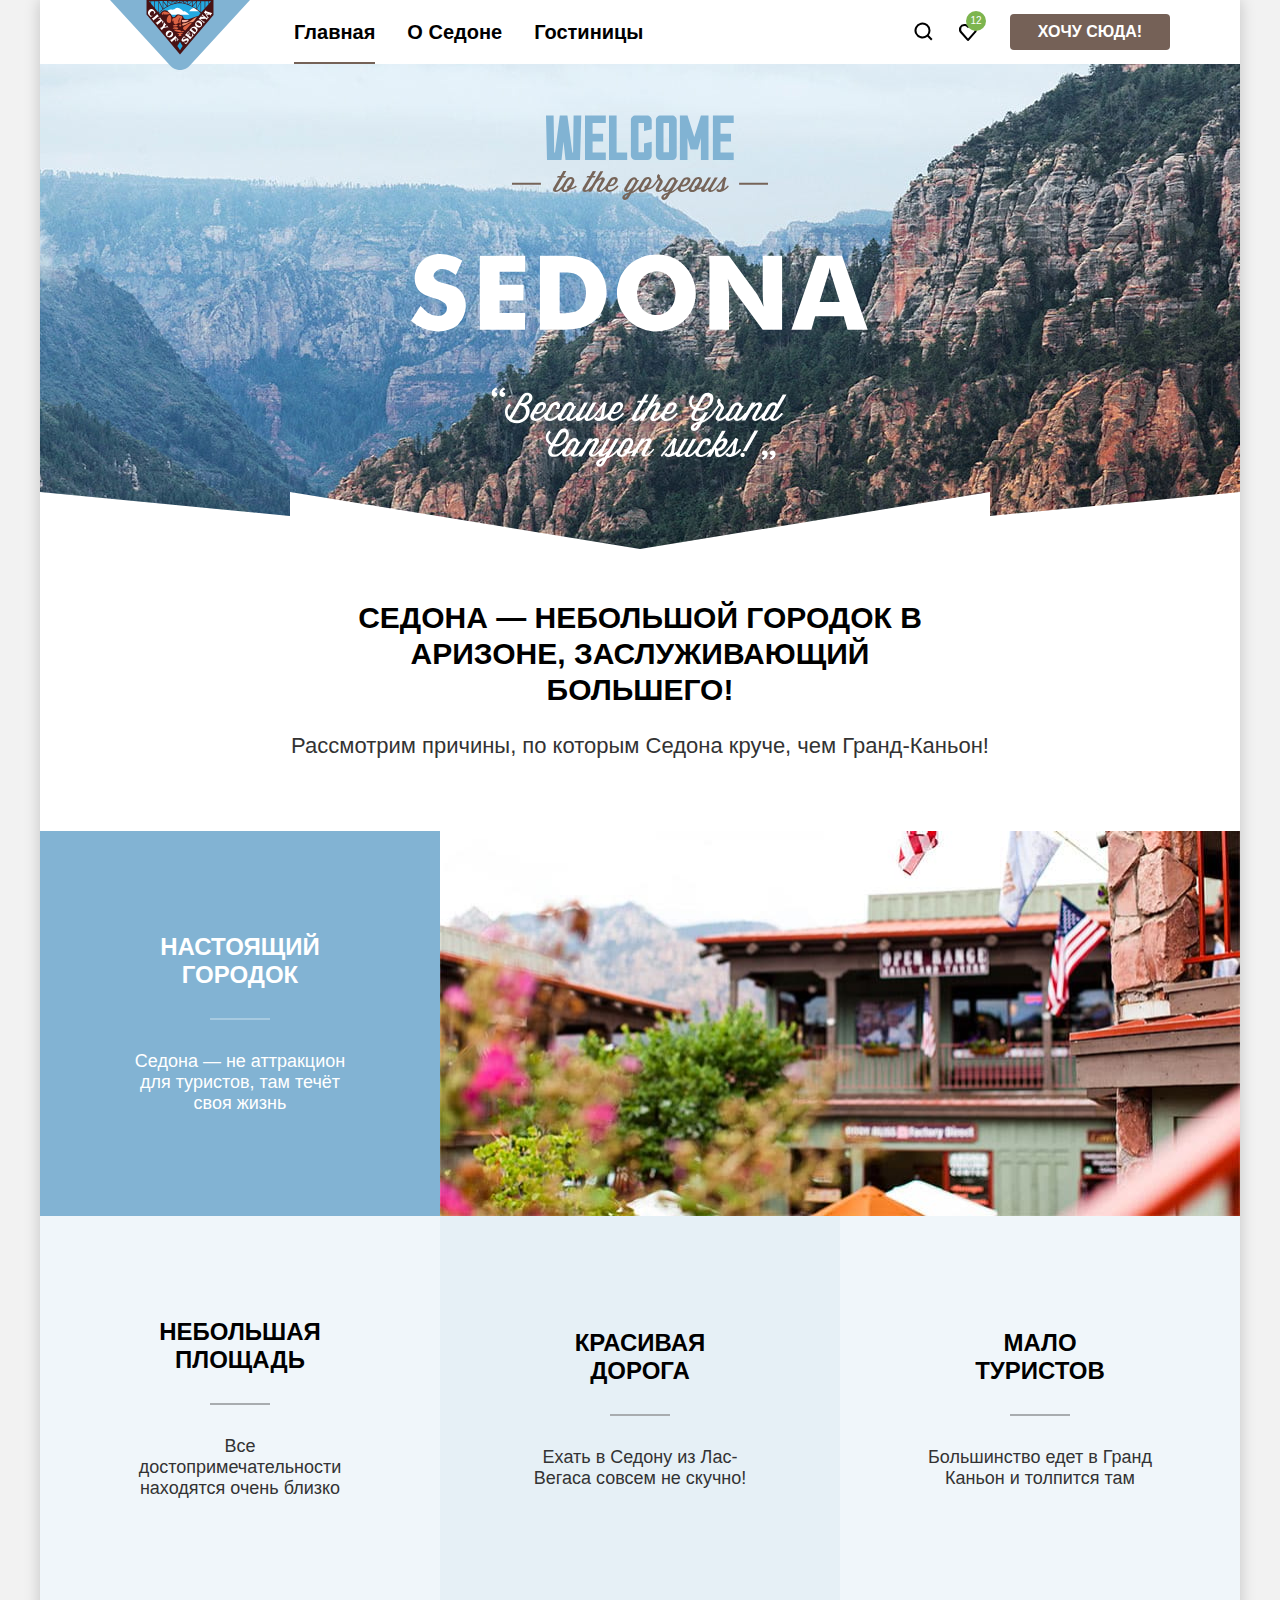
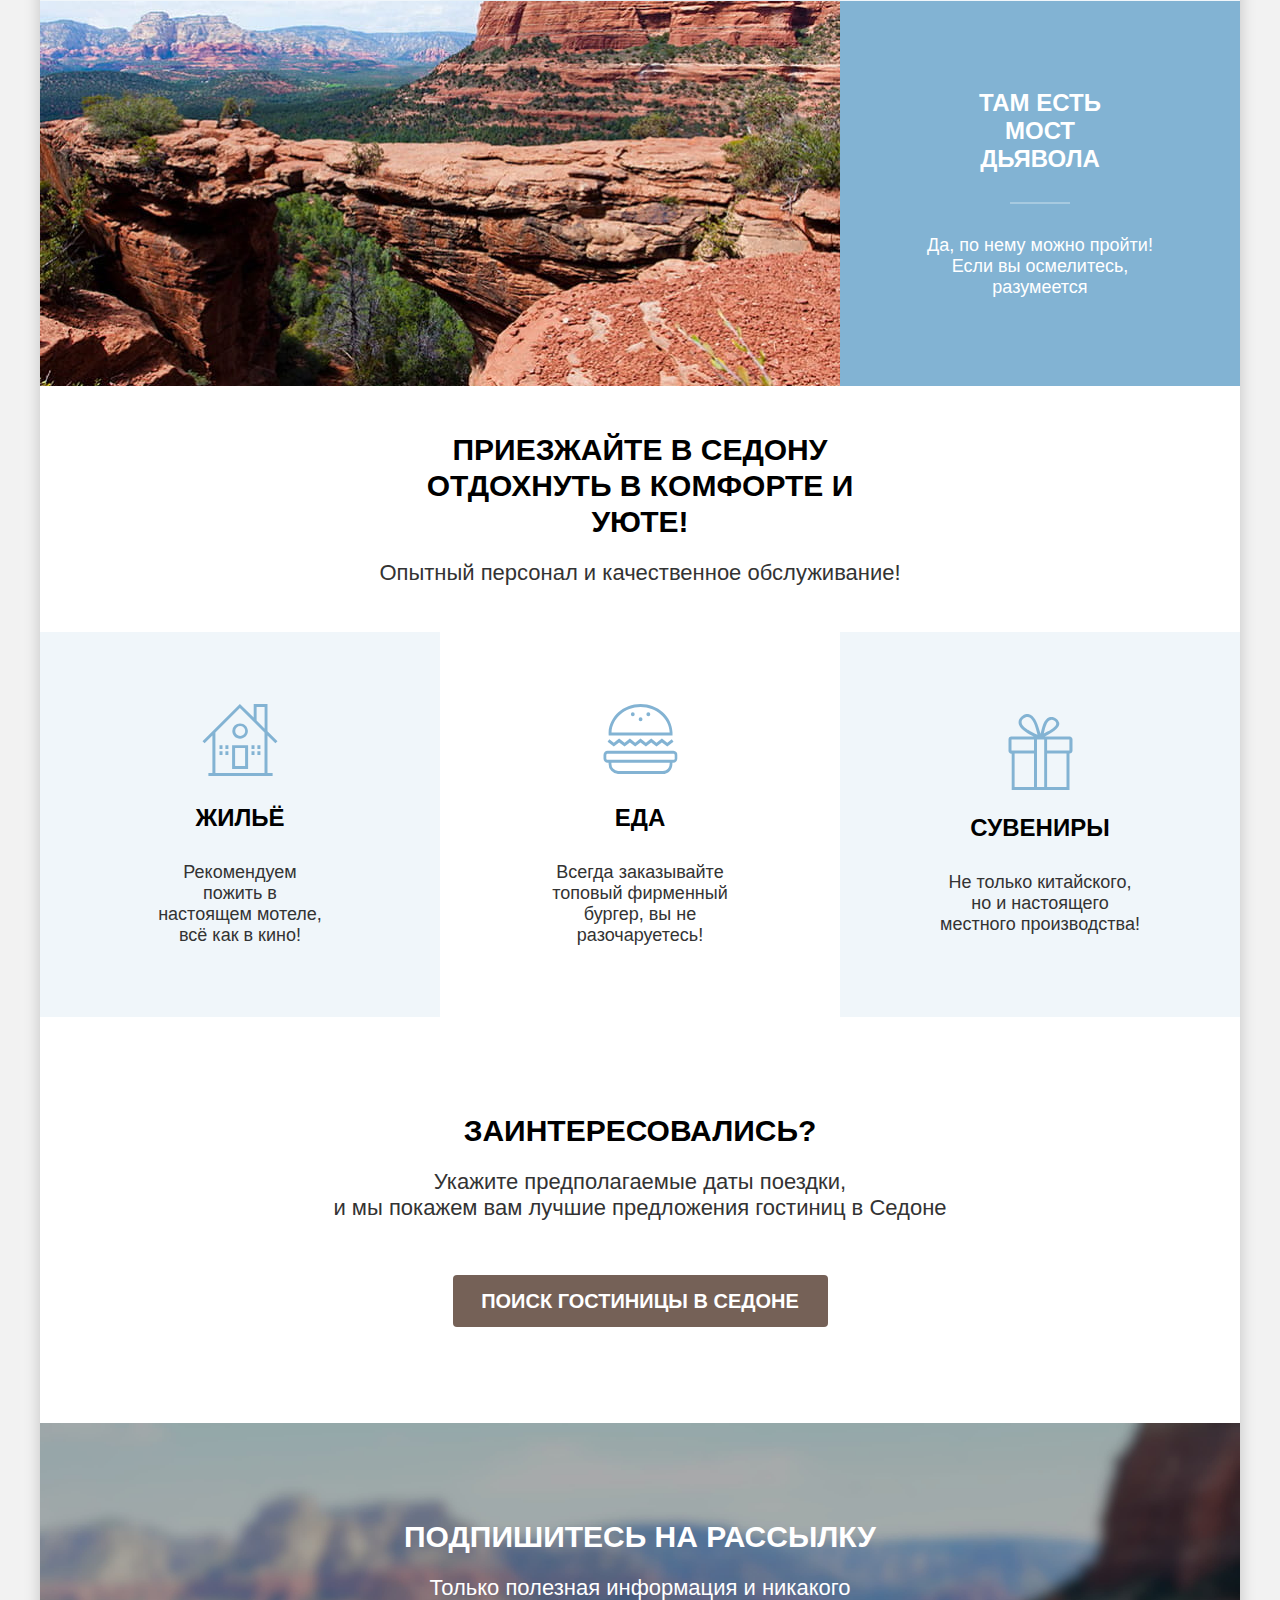
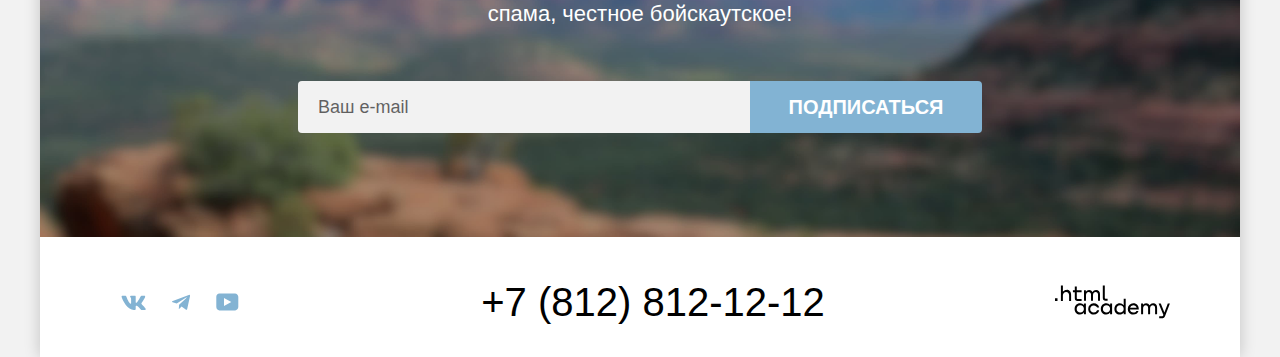
==== commit a1ae1901: "Исправляет главную и страницу каталога в соответствии с Pixel Perfect" ====
--- a/index.html
+++ b/index.html
@@ -5,7 +5,7 @@
     <title>HTML Academy: Седона</title>
     <link rel="stylesheet" href="styles/styles.css" />
     <link rel="icon" href="favicon.ico" />
-    <link rel="icon" type="image/png" href="images/favicon.png" />
+    <link rel="icon" type="image/png" sizes="32x32" href="images/favicon.png" />
   </head>
   <body>
     <div class="box-shadow">
@@ -154,9 +154,8 @@
                 class="advantages-text-content advantages-text-content-accent"
               >
                 <h3 class="advantages-title advantages-title-accent">
-                  Там есть мост дьявола
+                  Там есть<br>мост дьявола
                 </h3>
-                <span class="advantages-stripe"></span>
                 <p class="advantages-text advantages-text-accent">
                   Да, по нему можно пройти! Если вы осмелитесь, разумеется
                 </p>
@@ -231,9 +230,7 @@
               id="subscribe-email"
               required
             />
-            <button class="button subscribe-button" type="submit">
-              <span class="subscribe-submit">Подписаться</span>
-            </button>
+            <button class="button subscribe-button" type="submit">Подписаться</button>
           </form>
         </section>
       </main>
@@ -452,13 +449,13 @@
                 <span class="kids-info-wrapper">
                   <label class="form-label-kids" for="kids-guests">Дети:</label>
                   <span class="kids-info">
-                    <div class="kids-info-tooltip">
+                    <span class="kids-info-tooltip">
                       <p>
                         Укажите количество детей, которые будут с вами, возраст
                         которых от 6 до 18 лет. Дети до 6 лет размещаются
                         бесплатно.
                       </p>
-                    </div>
+                    </span>
                   </span>
                 </span>
                 <!--<span class="kids-guests-wrapper">-->
--- a/styles/styles.css
+++ b/styles/styles.css
@@ -332,6 +332,10 @@
   display: flex;
   justify-content: center;
   align-items: center;
+  flex-wrap: wrap;
+  max-width: 175px;
+  margin: 0;
+  margin-bottom: 31px;
 }
 
 .advantages-title::after {
@@ -340,12 +344,14 @@
   height: 2px;
   width: 60px;
   background-color: #a8acaf;
-  bottom: -24px;
+  bottom: -31px;
 }
 
 .advantages-text {
   font-size: 18px;
   line-height: 21px;
+  margin: 0;
+  margin-top: 31px;
 }
 
 .advantages-item-accent {
@@ -358,6 +364,7 @@
   display: flex;
   flex-direction: column;
   justify-content: center;
+  align-items: center;
   padding: 20px 85px;
 }
 
@@ -520,7 +527,7 @@
   background-size: cover;
   background-repeat: no-repeat;
   text-align: center;
-  padding: 96px 258px 104px;
+  padding: 96px 100px 104px;
 }
 
 .subscribe-description {
@@ -545,6 +552,7 @@
   display: flex;
   justify-content: center;
   color: #f2f2f2;
+  min-width: 684px;
 }
 
 .subscribe-field {
@@ -558,7 +566,7 @@
   font-weight: 700;
   background-color: #f2f2f2;
   border-radius: 4px 0 0 4px;
-  flex-grow: 1;
+  min-width: 452px;
 }
 
 .subscribe-field:hover {
@@ -598,12 +606,19 @@
 }
 
 .subscribe-button {
-  padding: 8px 50px;
+  padding: 8px 10px;
   height: 52px;
   background: #82b3d3;
   border-radius: 0 4px 4px 0;
   border-color: transparent;
   outline: none;
+  min-width: 232px;
+  font: inherit;
+  font-weight: 700;
+  font-size: 20px;
+  line-height: 36px;
+  display: flex;
+  justify-content: center;
 }
 
 .subscribe-button:hover,
@@ -1032,18 +1047,6 @@
   padding: 0;
 }
 
-.inner-title {
-  font-style: normal;
-  font-weight: 700;
-  font-size: 60px;
-  line-height: 78px;
-  color: #ffffff;
-  text-transform: capitalize;
-  margin: 0;
-  margin-bottom: 8px;
-  margin-left: 70px;
-}
-
 .background-catalog {
   color: #ffffff;
   background-color: #82b3d3;
@@ -1051,6 +1054,18 @@
   background-size: 1200px 412px;
   background-repeat: no-repeat;
   margin: 0;
+  display: flex;
+  flex-direction: column;
+}
+
+.inner-title {
+  font-style: normal;
+  font-weight: 700;
+  font-size: 60px;
+  line-height: 78px;
+  color: #ffffff;
+  text-transform: capitalize;
+  margin: 35px 0 8px 70px;
 }
 
 .breadcrumbs {
@@ -1159,19 +1174,21 @@
 }
 
 .catalog-filter-item:not(:last-child) {
-  margin-bottom: 16px;
+  margin-bottom: 18px;
 }
 
 .control {
   position: relative;
-  display: block;
+  display: flex;
   cursor: pointer;
+  align-items: center;
+  height: 21px;
 }
 
 .control-mark {
   position: absolute;
   left: 0;
-  top: 2px;
+  top: 1px;
   margin: 0;
   background-color: #ffffff;
   border-radius: 4px;
@@ -1185,7 +1202,7 @@
   font-size: 18px;
   line-height: 23px;
   position: absolute;
-  padding-left: 16px;
+  padding-left: 36px;
 }
 
 .control:hover {
@@ -1201,7 +1218,10 @@
   opacity: 0.3;
 }
 
-.control-input:disabled {
+.control-input:disabled .control-label,
+.control-input:disabled .control-mark::after,
+.control-input:disabled .control-mark::before {
+  outline: none;
   opacity: 0.3;
 }
 
@@ -1243,7 +1263,7 @@
 .range-wrapper-inputs {
   display: flex;
   justify-content: flex-start;
-  margin-bottom: 48px;
+  margin-bottom: 44px;
 }
 
 .catalog-filter-label {
@@ -1304,6 +1324,7 @@
 
 .range-scale {
   position: relative;
+  width: 287px;
   height: 4px;
   background-color: rgba(255, 255, 255, 0.3);
 }
@@ -1354,6 +1375,7 @@
   flex-direction: column;
   margin-left: auto;
   justify-content: center;
+  margin-top: 55px;
 }
 
 .button-submit {
@@ -1363,6 +1385,8 @@
   border-radius: 4px;
   margin-bottom: 32px;
   padding: 8px 20px;
+  font: inherit;
+  font-weight: 700;
   font-size: 16px;
   line-height: 20px;
 }
@@ -1374,6 +1398,8 @@
   border-color: transparent;
   background-color: transparent;
   margin-bottom: 70px;
+  font: inherit;
+  font-weight: 700;
   font-size: 16px;
   line-height: 20px;
 }
@@ -1512,8 +1538,10 @@
   padding: 0;
   display: grid;
   grid-template-columns: repeat(3, 340px);
-  gap: 20px;
+  gap: 18px;
+  margin: 0;
   margin-bottom: 40px;
+  position: relative;
 }
 
 .hotel-card {
@@ -1580,6 +1608,8 @@
 
 .hotel-card-favorites-button {
   min-width: 140px;
+  font: inherit;
+  font-weight: 700;
   font-size: 16px;
   line-height: 20px;
   text-transform: uppercase;
@@ -1651,6 +1681,8 @@
 
 .hotel-card-favorites-pushed-button {
   min-width: 140px;
+  font: inherit;
+  font-weight: 700;
   font-size: 16px;
   line-height: 20px;
   text-transform: uppercase;
@@ -1671,6 +1703,15 @@
   color: rgba(255, 255, 255, 0.3);
 }
 
+.hotels-list::after {
+  content: "";
+  width: 1060px;
+  height: 1px;
+  background-color: #E6E6E6;
+  position: absolute;
+  bottom: -40px;
+}
+
 .pagination {
   background-color: #ffffff;
   list-style-type: none;
@@ -1678,8 +1719,12 @@
   display: flex;
   gap: 8px;
   margin: 0;
-  margin-top: 40px;
+  margin-top: 39px;
   height: 60px;
+}
+
+.pagination-item {
+  position: relative;
 }
 
 .pagination-link {
@@ -1725,6 +1770,8 @@
   height: 60px;
   display: flex;
   justify-content: center;
+  margin: 0;
+  align-items: center;
 }
 
 .subscribe-inner {
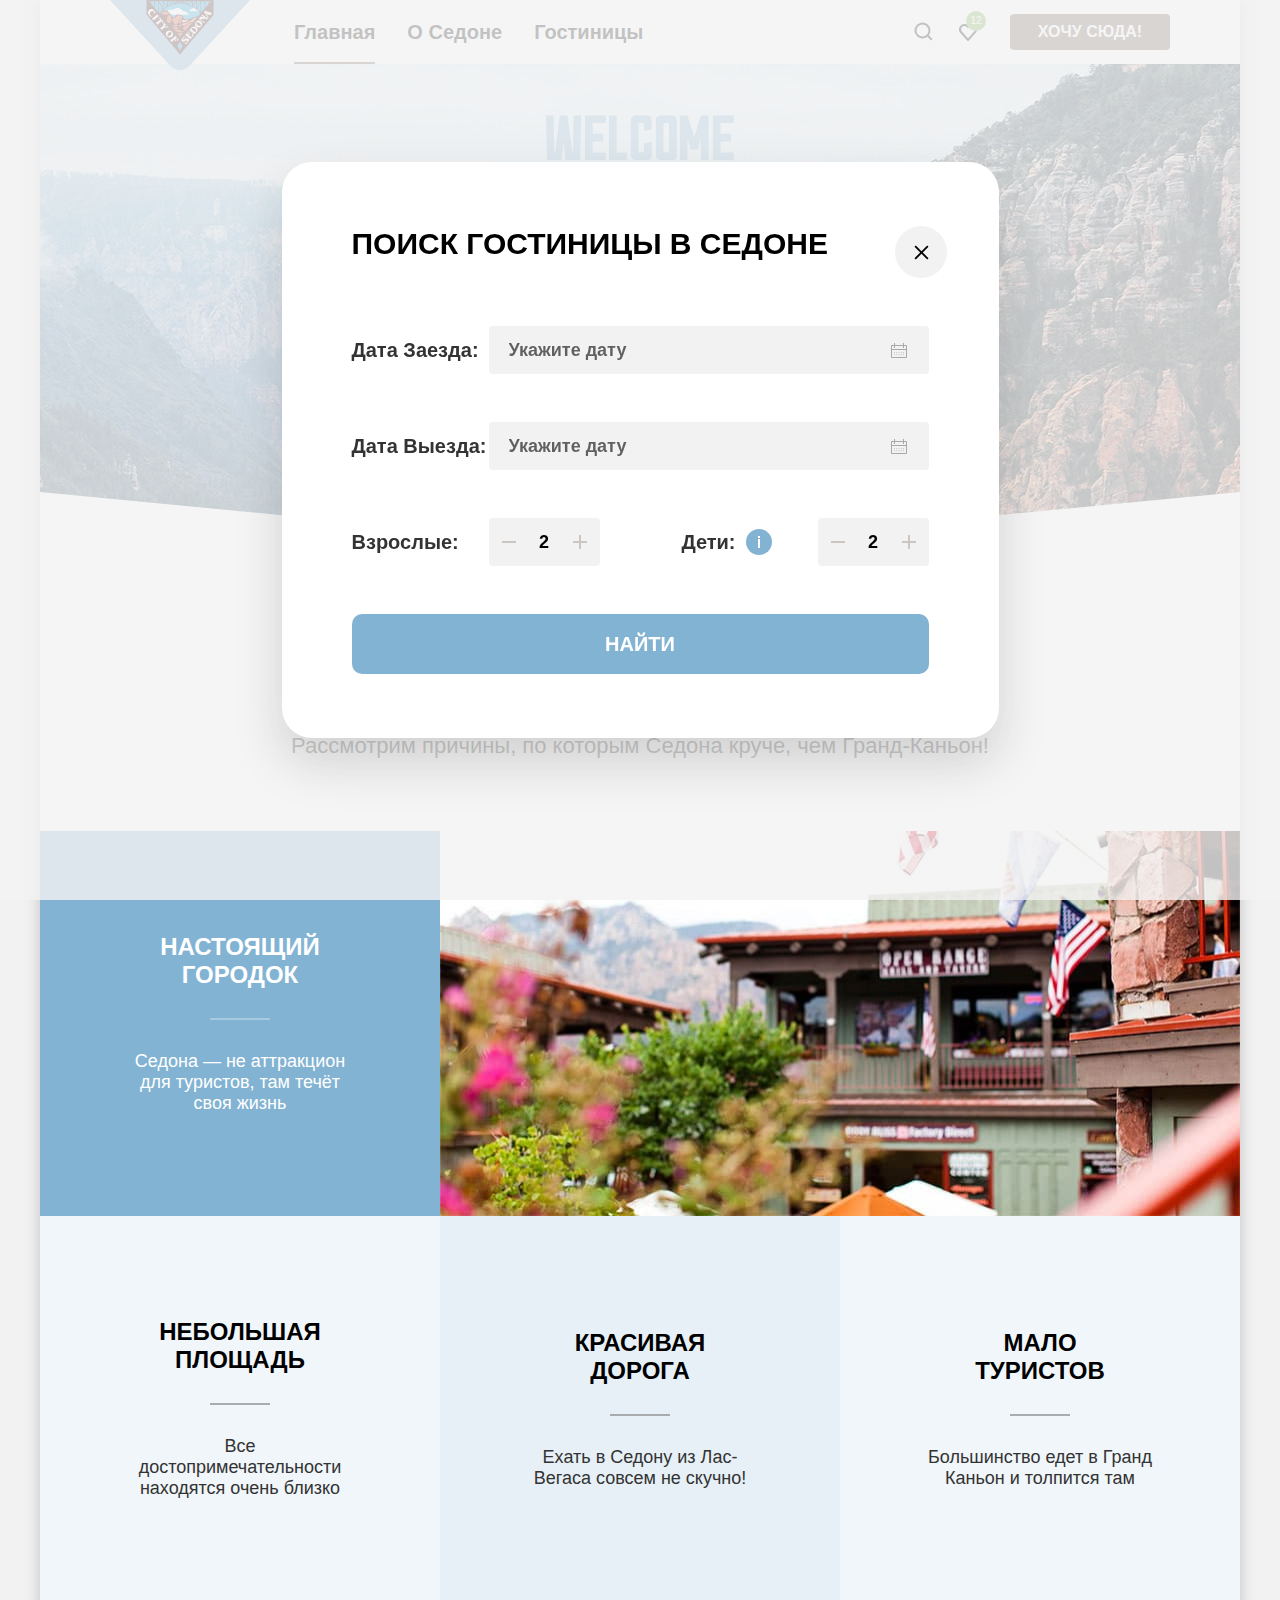
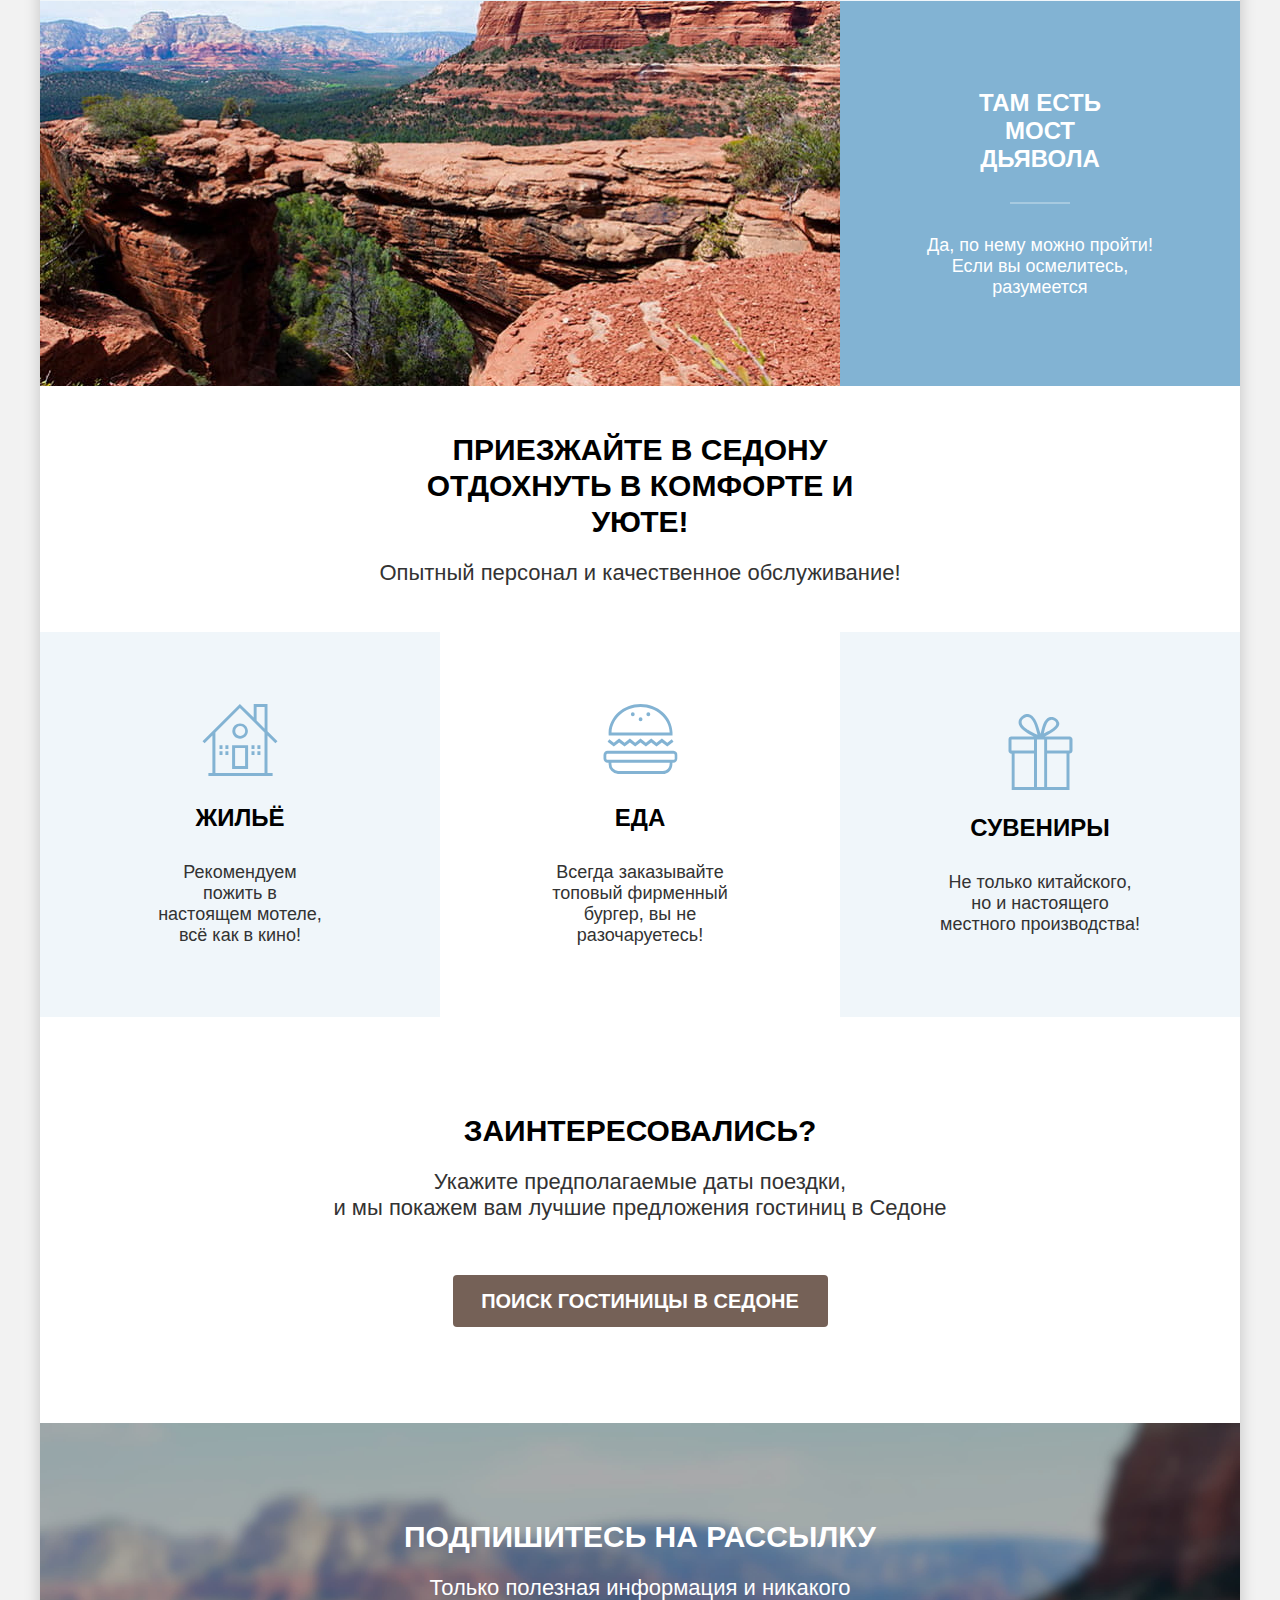
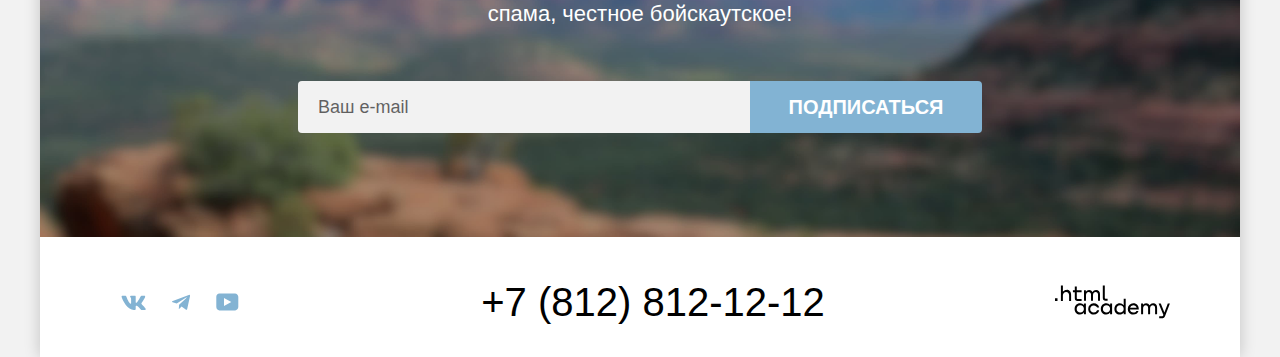
==== commit 079f0dd6: "Исправляет тултип;  исправляет модальное окно" ====
--- a/index.html
+++ b/index.html
@@ -105,7 +105,6 @@
                 <h3 class="advantages-title advantages-title-accent">
                   Настоящий городок
                 </h3>
-                <!--Добавить декоративные линии в преимущества-->
                 <span class="advantages-stripe"></span>
                 <p class="advantages-text advantages-text-accent">
                   Седона — не аттракцион для туристов, там течёт своя жизнь
@@ -230,7 +229,9 @@
               id="subscribe-email"
               required
             />
-            <button class="button subscribe-button" type="submit">Подписаться</button>
+            <button class="button subscribe-button" type="submit">
+              Подписаться
+            </button>
           </form>
         </section>
       </main>
@@ -347,7 +348,7 @@
             action="https://echo.htmlacademy.ru/"
             method="post"
           >
-            <span class="date-field-group">
+            <div class="date-field-group">
               <label class="form-label" for="checkin-date">Дата Заезда:</label>
               <input
                 class="search-field input-error"
@@ -355,6 +356,7 @@
                 id="checkin-date"
                 name="checkin-date"
                 placeholder="Укажите дату"
+                required
               />
               <svg
                 class="date-icon"
@@ -377,7 +379,7 @@
                   d="M8 10c.3 0 .5-.2.5-.5S8.3 9 8 9s-.5.2-.5.5.2.5.5.5Zm2.3 0c.3 0 .4-.2.4-.5s-.1-.5-.4-.5c-.4 0-.6.2-.6.5s.3.5.6.5Zm-4.5 1c-.3 0-.5.2-.5.5s.2.5.5.5.5-.2.5-.5-.3-.5-.5-.5Zm-2.3-1c.3 0 .5-.2.5-.5S3.8 9 3.5 9s-.5.2-.5.5.2.5.5.5Zm0 1c-.3 0-.5.2-.5.5s.2.5.5.5.5-.2.5-.5-.2-.5-.5-.5ZM8 11c-.3 0-.5.2-.5.5s.2.5.5.5.5-.2.5-.5-.2-.5-.5-.5Zm2.3 0c-.4 0-.6.2-.6.5s.3.5.6.5.4-.2.4-.5-.1-.5-.4-.5Zm2.2-1c.3 0 .5-.2.5-.5s-.2-.5-.5-.5-.5.2-.5.5.2.5.5.5Zm0 1c-.3 0-.5.2-.5.5s.2.5.5.5.5-.2.5-.5-.2-.5-.5-.5Z"
                 />
               </svg>
-            </span>
+            </div>
             <span class="date-field-group">
               <label class="form-label" for="checkout-date">Дата Выезда:</label>
               <input
@@ -386,6 +388,7 @@
                 id="checkout-date"
                 name="checkout-date"
                 placeholder="Укажите дату"
+                required
               />
               <svg
                 class="date-icon"
@@ -410,7 +413,7 @@
               </svg>
             </span>
             <div class="guests-wrapper">
-              <span class="guests-field-group adults-form">
+              <div class="guests-field-group adults-form">
                 <label class="form-label-adults" for="adults-guests"
                   >Взрослые:</label
                 >
@@ -444,21 +447,29 @@
                     <path d="M14 6H8V0H6v6H0v2h6v6h2V8h6V6Z" />
                   </svg>
                 </button>
-              </span>
-              <span class="guests-field-group kids-form">
-                <span class="kids-info-wrapper">
+              </div>
+              <div class="guests-field-group kids-form">
+                <span class="form-label-kids form-label-kids-icon">
                   <label class="form-label-kids" for="kids-guests">Дети:</label>
-                  <span class="kids-info">
-                    <span class="kids-info-tooltip">
-                      <p>
-                        Укажите количество детей, которые будут с вами, возраст
-                        которых от 6 до 18 лет. Дети до 6 лет размещаются
-                        бесплатно.
-                      </p>
-                    </span>
+                  <span class="kids-tooltip">
+                    <button class="kids-tooltip-toggle" type="button" aria-labelledby="tooltip-label-kids">
+                      <svg
+                        class="kids-tooltip-icon"
+                        aria-hidden="true"
+                        focusable="false"
+                        width="26"
+                        height="26"
+                        xmlns="http://www.w3.org/2000/svg"
+                      >
+                      <circle cx="13" cy="13" r="13" fill="#83B3D3"/><path fill="#fff" fill-rule="evenodd" d="M12 7h2v2h-2V7Zm2 12h-2v-9h2v9Z" clip-rule="evenodd"/>
+                      </svg>
+                    </button>
+                    <span class="kids-tooltip-text" role="tooltip" id="tooltip-label-kids">Укажите количество детей, которые будут с вами, возраст
+                      которых от 6 до 18 лет. Дети до 6 лет размещаются
+                      бесплатно.</span
+                    >
                   </span>
                 </span>
-                <!--<span class="kids-guests-wrapper">-->
                 <button class="button less-button" type="button">
                   <svg
                     class="less-icon"
@@ -489,8 +500,7 @@
                     <path d="M14 6H8V0H6v6H0v2h6v6h2V8h6V6Z" />
                   </svg>
                 </button>
-                <!--</span>-->
-              </span>
+              </div>
             </div>
             <a class="button search-form-button" href="#">Найти</a>
           </form>
--- a/styles/styles.css
+++ b/styles/styles.css
@@ -643,6 +643,69 @@
   color: rgba(255, 255, 255, 0.3);
 }
 
+.kids-tooltip {
+  position: absolute;
+  right: 0;
+  top: 50%;
+  transform: translateY(-50%);
+  width: 26px;
+  height: 26px;
+  z-index: 1;
+}
+
+.kids-tooltip-toggle {
+  border: none;
+  background-color: transparent;
+  padding: 0;
+  margin: 0;
+  display: block;
+}
+
+.kids-tooltip-icon {
+  color: #83b3d3;
+  display: block;
+  width: 100%;
+  height: 100%;
+}
+
+.kids-tooltip-text {
+  background-color: #333333;
+  color: #ffffff;
+  font-size: 16px;
+  line-height: 20px;
+  font-weight: 400;
+  padding: 15px 18px 18px 22px;
+  box-shadow: 0 15px 30px rgba(0, 0, 0, 0.3);
+  border-radius: 10px;
+  width: 256px;
+  display: none;
+  position: absolute;
+  top: 100%;
+  margin-top: 15px;
+  left: 50%;
+  transform: translateX(-50%);
+  z-index: 1;
+}
+
+.kids-tooltip-toggle:hover + .kids-tooltip-text,
+.kids-tooltip-toggle:focus + .kids-tooltip-text {
+  display: block;
+}
+
+.kids-tooltip-text:after {
+  content:'';
+  background-image: url("../images/modal/triangle.svg");
+  width: 19px;
+  height: 9px;
+  position: absolute;
+  top: -9px;
+  left: 50%;
+  transform: translateX(-50%);
+  margin-left: auto;
+  margin-right: auto;
+}
+
+/*Footer*/
 .page-footer {
   color: #000000;
   background-color: #ffffff;
@@ -755,9 +818,9 @@
   background-color: rgba(242, 242, 242, 0.8);
 }
 
-.modal-container-close {
+/*.modal-container-close {
   display: none;
-}
+}*/
 
 .modal {
   position: relative;
@@ -814,14 +877,24 @@
   line-height: 36px;
   color: #000000;
   text-transform: uppercase;
-}
-
-.form-label,
-.form-label-adults,
-.form-label-kids {
+  display: flex;
+  flex-wrap: wrap;
+  max-width: 530px;
+}
+
+.form-label {
   font-weight: 700;
   font-size: 20px;
   line-height: 24px;
+  display: flex;
+  flex-wrap: wrap;
+  max-width: 137px;
+}
+
+.form-label-kids-icon {
+  position: relative;
+  padding-right: 36px;
+  display: block;
 }
 
 .search-field {
@@ -882,61 +955,24 @@
   cursor: pointer;
 }
 
-.guests-field-group .form-label-adults {
-  margin-right: 46px;
+.form-label-adults,
+.form-label-kids {
+  width: 137px;
+  display: flex;
+  flex-wrap: wrap;
+  font-weight: 700;
+  font-size: 20px;
+  line-height: 24px;
+}
+
+.form-label-kids {
+  justify-content: flex-end;
 }
 
 .kids-info-wrapper {
   display: flex;
   justify-content: flex-start;
   align-items: center;
-}
-
-.kids-info {
-  background-color: #83b3d3;
-  width: 26px;
-  height: 26px;
-  border-radius: 50%;
-  background-image: url("../images/modal/info.svg");
-  background-repeat: no-repeat;
-  background-position: 50% 50%;
-  margin-left: 10px;
-  margin-right: 46px;
-  position: relative;
-}
-
-.kids-info-tooltip {
-  width: 256px;
-  min-height: 143px;
-  font-weight: 400;
-  font-size: 16px;
-  line-height: 20px;
-  color: #ffffff;
-  background-color: #333333;
-  box-shadow: 0 15px 30px rgba(0, 0, 0, 0.3);
-  padding: 15px 18px 18px 22px;
-  border-radius: 10px;
-  position: absolute;
-  top: 41px;
-  left: -115px;
-  z-index: 1;
-  display: flex;
-  align-items: center;
-}
-
-.kids-info-tooltip::before {
-  content: "";
-  width: 19px;
-  height: 9px;
-  background-image: url("../images/modal/triangle.svg");
-  background-repeat: no-repeat;
-  position: absolute;
-  top: -9px;
-  left: 118px;
-}
-
-.tooltip-text {
-  margin: 0;
 }
 
 .guests-field-group {
@@ -973,7 +1009,7 @@
   margin: 0;
 }
 
-.guests-field-group button {
+.guests-field-group button:not(.kids-tooltip-toggle) {
   width: 40px;
   height: 48px;
   border: none;
@@ -997,6 +1033,10 @@
   height: 20px;
 }
 
+.kids-form .less-button {
+  margin-left: 46px;
+}
+
 .more-button {
   border-radius: 0 4px 4px 0;
   position: relative;
@@ -1033,12 +1073,15 @@
 
 .search-form-button {
   width: 577px;
-  height: 60px;
+  min-height: 60px;
   padding: 18px 77px;
   font-size: 20px;
   line-height: 24px;
   background-color: #83b3d3;
   border-radius: 10px;
+  display: flex;
+  flex-wrap: wrap;
+  justify-content: center;
 }
 
 .main-inner {
@@ -1707,7 +1750,7 @@
   content: "";
   width: 1060px;
   height: 1px;
-  background-color: #E6E6E6;
+  background-color: #e6e6e6;
   position: absolute;
   bottom: -40px;
 }
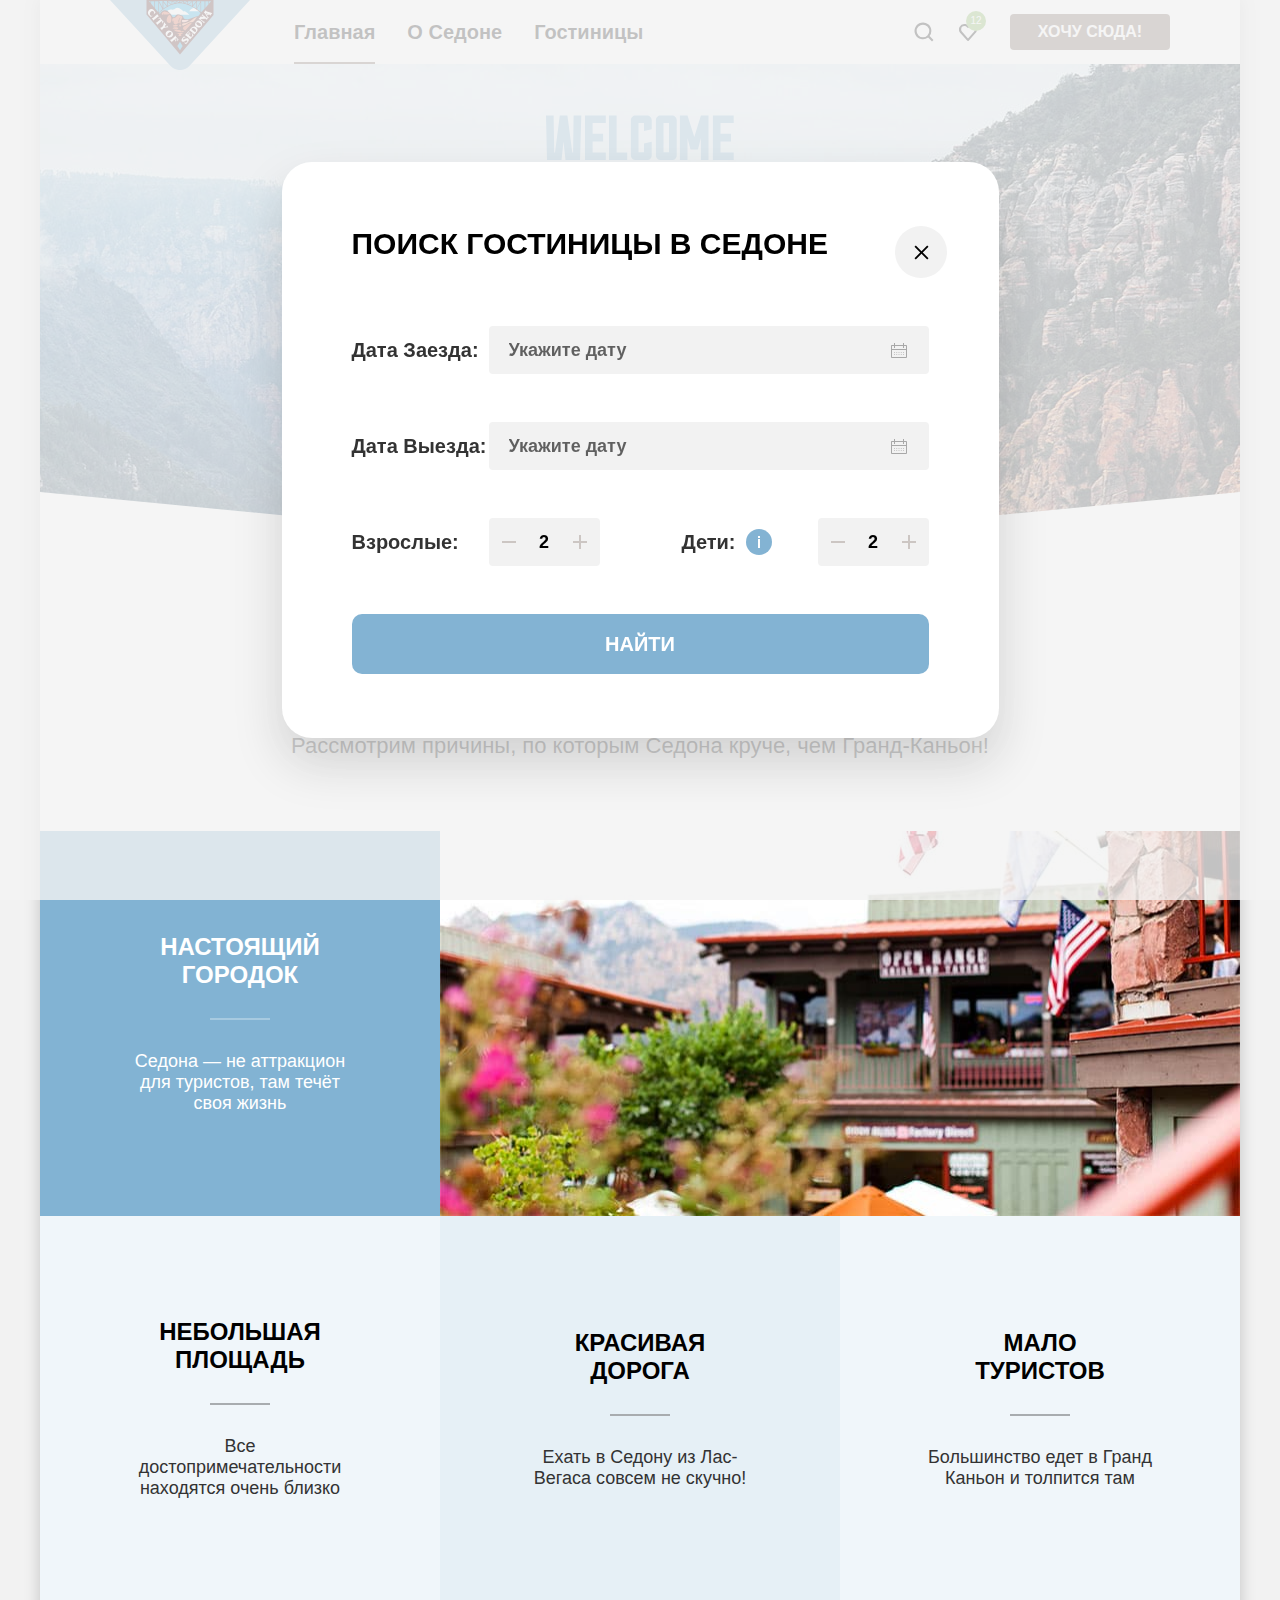
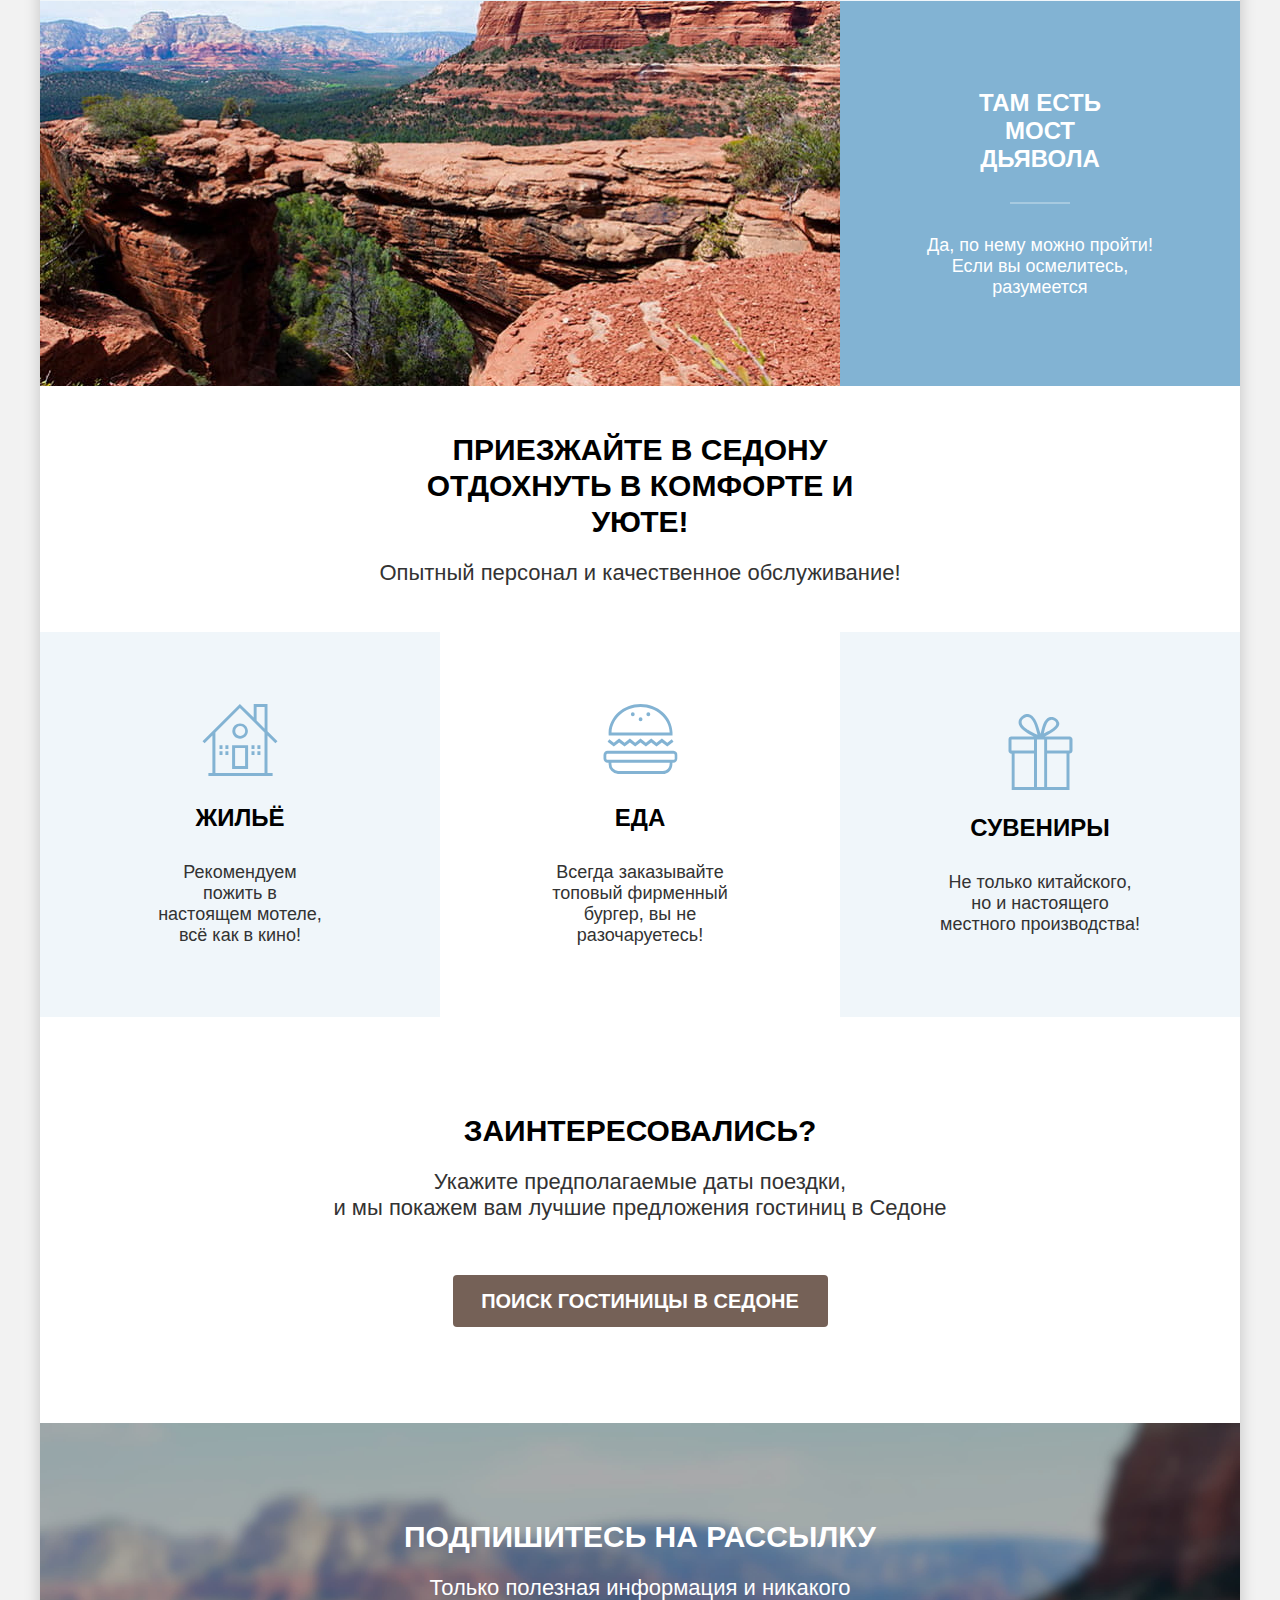
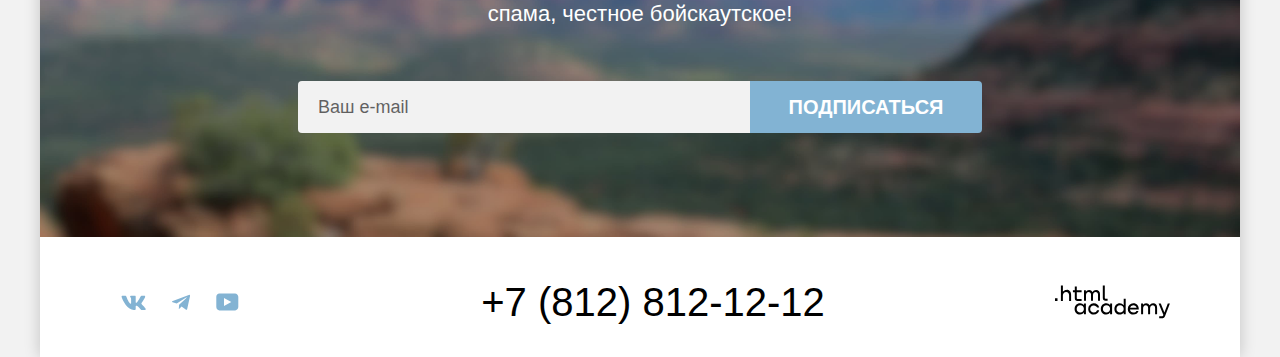
==== commit ceb17492: "Исправляет всю контентную графику на главной странице и в модальном окне" ====
--- a/index.html
+++ b/index.html
@@ -11,13 +11,55 @@
     <div class="box-shadow">
       <header class="page-header">
         <a class="page-header-logo" href="index.html">
-          <img
-            class="page-header-logo-image"
-            src="images/sedona-logo.svg"
+          <svg
+            class="page-header-logo-icon"
+            xmlns="http://www.w3.org/2000/svg"
             width="140"
             height="70"
-            alt="Логотип городка Седона в Аризоне"
-          />
+            role="img"
+            aria-label="Логотип городка Седона в Аризоне."
+          >
+            <g clip-path="url(#a)">
+              <path
+                fill="#81B3D3"
+                d="M140 0H0l60.4 65.7c5.2 5.8 14 5.8 19.2 0L140 0Z"
+              />
+              <path fill="#23A9E1" d="m37.2.5 32.6 37.9L102.3.7l-65-.2Z" />
+              <path
+                fill="#fff"
+                d="M62 14.7h17.5c-1.3-.8-4.4-4.6-6-3.2-.2.1-5-5.7-8.2-2.9-2.7 2.5-4-.3-7 1.6-3.7 2.4 2 3.7 3.7 4.5Zm27-3.5-9.9.1c4-4.5 5.7-4 10-.1Z"
+              />
+              <path
+                fill="#491213"
+                d="M99 3.6V1.2h2.1l-2 2.4ZM49.1 13c.1.1 2.4-2.4 6.2-4.9 3.4-2.3 8.7-4.9 14.6-4.9s11.3 2.7 14.7 5c3.8 2.4 6.1 4.8 6.2 4.9l-2.5 3c-4.6.6-7.9 3.9-12.3 3.2-2.3-.4-2.4-1.6-3-2.9-.5-1-1.3-.8-2.3-1.2-.9-.4-1.5-1.1-3.4-.7-1.7.4-1.9 2.9-4 2.8-1.1-.1-1.2-1.6-2.8-3.6-4.2-4.9-8-4.3-10.6.2L49 13ZM40.6 1.2v1.9l-1.7-1.9h1.7Zm54.6 0h3.3v3L95.3 8V1.2Zm-4.1 11.4V1.2h3.5v7.4l-3.5 4Zm-.5-10.4v9.9a26.3 26.3 0 0 0-3.7-3l3.7-6.9Zm-4.2-.3v6.8l-1.5-1-2.2-1.3 3.7-4.5ZM82 1.7V6l-3.2-1.5L82 1.7Zm.6-.5h3.7l-3.7 4.6V1.2Zm4.3 0h3.7l-3.7 7.1V1.2Zm-8.9 0h4l-3.6 3.1-.3-.1v-3Zm-.5.4V4c-1-.4-2-.7-3.1-.9l3.1-1.5Zm-4.3 0v1.3L71 2.6l2.2-1Zm-6.9 0 2.3 1a8 8 0 0 0-2.3.3V1.6Zm-4.1 0 3.1 1.5c-1 .2-2.1.5-3.1.9V1.6Zm3.6 1.2-3.3-1.6h3.4v1.6Zm3.6-.4-2.9-1.3h2.9v1.3Zm.7-1.2h3l-3 1.3V1.2Zm3.8 0H77l-3.2 1.6V1.2ZM61.3 4.3l-3.6-3.1h4v3l-.4.1Zm-3.7-2.6 3.2 2.7c-1.1.4-2.2.9-3.2 1.5V1.7Zm-4.3.2 3.6 4.5a22.9 22.9 0 0 0-3.6 2.4V1.9Zm-4.3.3 3.6 7c-1.3 1-2.5 2-3.6 3.2V2.2Zm3.8 6L49 1.1h3.6v7.1ZM57 5.7l-3.7-4.6H57v4.6ZM44.3 7.5l-3.2-3.8V1.2h3.2v6.3Zm.6-6.3h3.6v11.2l-3.6-4.2v-7ZM36.5 0v14.6L70 54.5 103.5 15V0h-67Z"
+              />
+              <path
+                fill="#23A9E1"
+                d="m67.4 46 2.6-4.2 2.6 4.2-2.6 4.2-2.6-4.2Z"
+              />
+              <path
+                fill="#DC6243"
+                d="M75.3 30.6c-3.5-2-2.7-3.5.2-4.9 1.5-.7 4.9-3.4 6.2-2.5l-6.4 7.4Zm-2.4 2.5c-2-.1-4.3-.4-6.4.1 1.3.3 4.3 1.2 1.5 1.9 1 1.4 2.6 1.3 3.6.1l-1-.7c1.1-.3 2.1-.9 2.3-1.4Zm1.3-1.6c-1-.8-2-.8-2.8 0-1.2-2.1-5.5-1.4-7.5-1.7 1.1 2.6 9.8 3.1 10.3 1.7Zm-7-2.2c-1.6-.5-6.8-.4-3.4-1.8 1.1-.4 6.8.1 3.5 1.8Zm2-3c-.4-1.1.5-2.4 1.8-1.4 1.2.8-.6 2-1.7 1.4Zm-2.9.1c-2.3.7-5.3-.8-1.6-1.5 2.4-.5 4.8.5 1.6 1.5.1 0 0 0 0 0Zm-2.6-6.2c-.5 1.6-1.5 1.9-1.4 0 0-2.3 1.6-1.7 3.2-2.6 1.3-.7 2-3.4 4.4-1.8 1 .7 2.2.1 2.5 1.2 0-.1-3 6.7-1.3 6.7-3.2 0-1.8-3.8-.6-6.4-1.2.6-3.1 4.3-1.5 5-.8 1.1-3.5 2.6-4.8 1.5-1.1-1-.5-2.3-.5-3.6Zm-4 2.8c-5.7 0-1.9-8.6 0-8.1 2.3.7 2 8.2 0 8.1Zm-6.3-8.2c-2.7-.1-1.6-2.6.3-3.1 1.7-.5 5.2 1.1 6.5 2.2-1.9.6-4.2.5-6.2.6-.2-2-.7-1.3-.6.3Z"
+              />
+              <path
+                fill="#F49774"
+                d="M72.8 25.8c-2.9-3 4.4-2.7 5.6-3.8.8.3 7.1-5.4 8.6-5-1 1.3-3.4 5.3-5 5.3-1.4 0-2.7-.2-3.7.7-1.5 1.4-4 2.1-5.5 2.8Z"
+              />
+              <path
+                fill="#F4B1A4"
+                d="M73.8 22.2c-1.7.9-3.2-2.5-.3-2.2 1.8.2 3.7-.2 5.4.1a6 6 0 0 1-5.1 2.1Z"
+              />
+              <path
+                fill="#fff"
+                d="M51.8 20.9c.3.4.6.8.5 1.4 0 .4-.6 1-.2 1.2l1.6-1.8c-.4-.1-3.6-3.8-3.6-4.2L48 18.6c0 .4.8 0 1.2 0 .5 0 1 .4 1.3.7-1 .9-3.8 3.3-4.1 3.3-.1 0-.7-.4-.7 0 0 .2.6.7.7.8l1.4 1.7c.4-.2-.1-.5 0-.8l4-3.4Zm-3.4-4.5c.3-.1.4.3.6 0l-1.6-1.9c-.2-.3-.5-.6-.5 0 0 .4-4 3.7-4.3 3.8-.3.1-.5-.3-.7.1l1.4 1.7.5.6c.2.2.1-.4.1-.4 0-.3.3-.6.6-.8 1-1 3.6-3.1 3.9-3.1Zm-5.8-.6c-1.1.3-2.4-.1-2.7-1.3-.4-1.2.4-2.4 1.3-3.1.9-.7 2.3-.6 2.8.5.2.5.1 1.1 0 1.6-.2.3-.5.6 0 .8l1.6-2.1c-.7-.4-1-1.1-1.5-1.7-.6-.7-1.3-1.4-2.3-1.5-2-.3-3.6 1.7-3.9 3.4 0 .9.2 1.8.8 2.6.6.6 1.3 1.1 1.7 1.8.2.1 1.8-.7 2.1-.8.2 0 .1-.1.1-.2-.5.2 0 0 0 0Zm25.9 23.6c-.7-.5-2.7-3-3-3.5l-.3-.3-.2.1v.6a28 28 0 0 1-4 3.4c-.3.2-.7-.1-1 .2l2 2.3c.4 0 .2-.5.2-.6 0-.2 1.7-1.6 2.3-2.1.2-.2.4.3.6.5.2.3.3.7.2 1 0 .2-.5.6-.2.8a44 44 0 0 1 1.8-2c.2-.2-.4 0-.3-.1-.2.1-.6.2-.8 0 0 0-.7-.7-.6-.8.3-.2.6-.6 1-.7.7-.1 1 1 1.2 1.4l-.1 1.1c-.1.3-.3.5 0 .6l1.4-1.9c0 .1-.1.1-.2 0-.1 0 0 .1 0 0ZM59 30.5c-.7 0-1.4.3-2 .8a3.5 3.5 0 0 0-.5 4.8c1.3 1.7 3.5 1.9 5.2.7a3.5 3.5 0 0 0 .5-4.8 4.1 4.1 0 0 0-3.1-1.5Zm1.3 1.4c.9-.1 1.5.8 1 1.8a4 4 0 0 1-2.4 2.4c-1.2.5-2-.5-1.5-1.7.4-1 1.4-2 2.5-2.4l.4-.1Zm-2.9-4.6c.3 0 .6.4.8 0L57 25.6c-.4.2 0 .4 0 .6-.3.3-1.8.5-2.2.6a6 6 0 0 1 .8-1.8c.4-.3.6.3.8-.1l-1.8-2.1c-.2-.2-.4-.7-.6-.4l-.1 1.1c-.1.2-.6 2.4-1.3 2.9a11 11 0 0 1-1.8 1.4c-.3.1-.5-.4-.8 0l1.6 1.9.5.6c.3.1 0-.6.1-.7.1-.3 1.7-1.8 2.4-1.9.9-.2 2-.5 3-.4.2 0-.2 0 0 0ZM82.1 34c0 .4.2.9 0 1.3 0 .6-.5 1.9-1.4 1.5-.8-.4-1.4-1.1-2-1.7.4-.6 1-1.1 1.8-.8.2.1.4 0 .2-.2l-2-1.2c-.3.2.2.6 0 1 0 .3-.4.5-.6.8-.5-.4-1.2-.8-.7-1.5.4-.4.8-.8 1.4-.9.4-.1 1.2.3 1.3-.1l-2-1c0 .5-2.3 2.9-2.8 3.5l-.4.5c0 .3.4.1.4.1.3-.1 4.4 3.3 4.5 3.6v.5l.2.1c.3-.3 3-3.9 3.6-4L82 33.1c-.4.2-.1.7 0 .9Zm-4 4.4c-1.4-.9-3.7.8-4.1 1-.8.3-1.3-.4-.9-1 .3-.5 1-.8 1.6-.8h.9v-.2l-1.7-1.1c-.1.7-1 1.1-1.4 1.6-.5.6-1 1.3-1 2s.4 1.4 1.1 1.7c.7.4 1.6.1 2.3-.3a8 8 0 0 1 1.2-.8c.6-.3 1.5 0 1.3.8-.2.7-1 1.3-1.6 1.5-.4.1-.8.1-1.2-.1-.3-.1-.6-.5-.8-.1l2.3 1.6c0-.5.3-.7.7-1 .5-.4 1-.9 1.3-1.4.8-.9 1.1-2.5 0-3.4Zm17.8-28.1c0 .1 0 .1 0 0l-1 1-.8 1c-.2.2-.3.3 0 .5.5-.3 3.6 4.8 3.4 5.5-.5.2-4.6-3.3-4.7-3.5 0-.1.2-.7 0-.6-.2 0-.6.6-.7.7l-.6.7c.2.3.3 0 .6 0l1.5 1.1-1.9.1c-.6.1-.3-.4-.7-.6L89.5 18l-1 1v.1c.3.2.2.1.5 0s4.3 3.2 4.4 3.4c.2.3 0 .6.3.8l1.3-1.4v-.1c-.3-.2-.3.1-.7.1l-4-3 5.5-.2c.2 0 .7.6.7.8-.1.2-.3.4 0 .5l.9-1.1v-.2c.2 0 .2-.1.2-.2v-.1c.4-.3 1.3-1.3 1.2-1.4-.3-.3-.4.3-.8 0a11 11 0 0 1-1-1.4c-.1-.3.5-.6.7-.7.5-.3 2.1-.8 2.3.2 0 .2-.2.4 0 .5 0 0 0 .2.1.1l2.2-2.6-.2-.2c-.5.5-5.6-1.5-6-1.8 0-.2 0-.8-.2-.8Zm-.2 2.6 2.3 1-.6.3-.6.5-1.1-1.8ZM89 20.6a3.7 3.7 0 0 0-3 1.3c-1.3 1.5-1.2 3.7.3 4.9 1.6 1.2 3.8.9 5-.5 1.2-1.5 1.1-3.7-.4-4.9a4 4 0 0 0-2-.8Zm-1.5 1.6c.6 0 1.4.4 1.8.7.8.5 2.2 1.7 1.5 2.7l-.1.1c-.8.8-2.2.1-3-.5-.7-.5-2-1.7-1.2-2.7.3-.2.6-.3 1-.3Zm-3 4.3a4 4 0 0 0-3.4 1.6l-2 2.3c.2.3.5-.1.8.1a51 51 0 0 1 4.2 3.5c.1.3-.2.4.1.6.1.1 3-3.4 3.2-4a3 3 0 0 0-.8-3.2c.1.1.2.1 0 0-.8-.6-1.5-.9-2.2-.9Zm-1.2 1.6h.3c1.4.4 3.4 2.1 2.1 3.6l-.4.4c-.2.2-4.2-3-4-3.2.4-.5 1.3-.9 2-.8Z"
+              />
+            </g>
+            <defs>
+              <clipPath id="a">
+                <path fill="#fff" d="M0 0h140v70H0z" />
+              </clipPath>
+            </defs>
+          </svg>
         </a>
         <nav class="navigation">
           <ul class="navigation-list">
@@ -44,7 +86,10 @@
                   focusable="false"
                   width="20"
                   height="20"
+                  viewBox="0 0 19 19"
                   xmlns="http://www.w3.org/2000/svg"
+                  role="img"
+                  aria-label="Поиск"
                 >
                   <path
                     d="m18.5 17-3.7-3.7a8 8 0 0 0 1.7-4.8 8 8 0 1 0-3.1 6.3l3.7 3.7 1.4-1.5Zm-10-2.5a6 6 0 0 1-6-6 6 6 0 0 1 12 0 6 6 0 0 1-6 6Z"
@@ -63,6 +108,9 @@
                   width="18"
                   height="17"
                   xmlns="http://www.w3.org/2000/svg"
+                  role="img"
+                  aria-label="Избранное"
+                  viewBox="0 0 18 17"
                 >
                   <path
                     d="M8.9 17a1 1 0 0 1-.8-.4l-7-7.9A5.4 5.4 0 0 1 5.5 0C6.8 0 8 .5 9 1.3a5.5 5.5 0 0 1 9 4.1c0 1.3-.5 2.5-1.3 3.4l-7 7.9c-.2.2-.4.3-.8.3Zm-6-9.5L9 14.4l6.2-7c.5-.5.7-1.2.7-2 0-1.8-1.5-3.3-3.3-3.3-1 0-2 .5-2.7 1.3-.3.3-.6.4-.9.4-.3 0-.6-.2-.8-.4a3.7 3.7 0 0 0-2.7-1.3 3.3 3.3 0 0 0-3.3 3.3c-.1.9.3 1.6.7 2.1-.1 0-.1 0 0 0Z"
@@ -80,13 +128,14 @@
       </header>
       <main class="main-container main-index">
         <h1 class="visually-hidden">Седона</h1>
-        <img
+        <svg
           class="main-logo"
           src="images/welcome.svg"
           width="458"
           height="352"
-          alt="Welcome to the gorgeous Sedona, because the Grand Canyon sucks!"
-        />
+          aria-label="Welcome to the gorgeous Sedona, because the Grand Canyon sucks!">
+          <path fill="#766458" d="m152.3 56.1-2.8 4.9h-2.7l-.9 1.4h2.8l-6.1 10.4c-1.3 2.2-.4 4.2 2.1 4.2 1.8 0 3.7-1.3 5.6-3.1 0 3.8 5.3 4.5 8.6.5h.7c1.8 0 4.6-1.1 6.2-2.9-.2-.4-.7-.9-1.1-1l-.2.2a6.3 6.3 0 0 1-4.6 2.2l2.8-4.8c1.8-3.1.1-6.1-2.7-6.1-2.3 0-4.1.9-5.9 3.9l-1.5 2.6-1.2 2.1-.2.2c-2.2 2.5-4.3 4.5-5.6 4.5-.7 0-1-.5-.3-1.6l6.5-11.2h2.5l.7-1.5h-2.5l2.8-4.9h-3Zm7.5 7.8c1 .1 1.4 1.3.4 3l-2.2 3.7h-.1c-1 0-1.8.8-1.8 1.8 0 .4.1.7.3 1v.1c-1.4 2.4-4.9 2-3.1-1.1l2.3-3.9 1.5-2.4c.9-1.6 2-2.2 2.7-2.2Zm22-7.8L179 61h-2.7l-.9 1.4h2.8L172 72.8c-1.3 2.2-.4 4.2 2.1 4.2a7 7 0 0 0 3.9-1.6l-.8 1.3h3l4.6-7.9c4.6-5.8 6.7-5 5.4-2.8l-3.9 6.7c-1.3 2.2-.4 4.2 2.1 4.2 1.8 0 3.8-1.4 5.7-3.2.1 1.9 1.7 3.2 4.1 3.2 3.4 0 6.8-2.6 9.3-5.5-.2-.4-.7-.9-1.1-1l-.2.2c-2.2 2.5-5 4.5-7.1 4.5-1.9 0-3-1.1-1.6-3.6l.3-.5c1.9.8 5.6.4 7.9-3.4l.4-.7c1.6-2.8.1-4.8-2.4-4.8a6.6 6.6 0 0 0-5.7 3.4l-2.9 5-.2.2c-2.2 2.5-4.3 4.5-5.6 4.5-.7 0-1-.5-.4-1.6l4.4-7.5c1.3-2.3.1-3.9-1.6-3.9-1.3 0-2.7.7-4.2 2.3l4.8-8.3h-3l-8.4 14.4-.2.2c-2.2 2.5-4.3 4.5-5.6 4.5-.7 0-1-.5-.3-1.6l6.5-11.2h2.5l.9-1.4h-2.5l2.8-4.9-3.2-.1Zm21.3 8.2c1-.1 1.5.9.5 2.6l-.4.7c-1.4 2.4-3.4 2.4-4.5 2l1.9-3.4c.7-1.2 1.7-1.8 2.5-1.9Zm44.3-5.4c-1.7 1.5-1.9 3.2-.8 4.6l.3.3a74.8 74.8 0 0 1-5.1 6.7l-.2.2a6.3 6.3 0 0 1-4.6 2.2l2.8-4.8c1.8-3.1.1-6.1-2.7-6.1-2.3 0-4.1.9-5.9 3.9l-1.5 2.6-1.2 2.1-.2.2a20.4 20.4 0 0 1-7 5.7l6.8-11.4h-1.8c0-1.2-1.3-2.9-3.2-2.9-1.6 0-3.9 1.3-5.2 3.4l-4.2 7.2c-1.3 2.2-.4 4.2 2.1 4.2.8 0 1.9-.4 2.9-1l-.8 1.4c-4.1 1.2-6.6 2.9-6.6 5.1 0 2.9 4.4 3.5 6.6-.2l2.3-3.9c2.4-.7 4.8-2.1 7.2-4.5 0 3.8 5.3 4.6 8.6.5h.7c1.8 0 4.6-1.1 6.2-2.9l5-6.4.4.5c.4.5.5 1.1.2 1.7l-3.2 5.5c-1.3 2.2-.4 4.2 2.1 4.2 1.5 0 3.2-1 4.8-2.4-.1 1.4.9 2.4 2.6 2.4.8 0 1.9-.4 2.9-1l-.8 1.4c-4.1 1.2-6.6 2.9-6.6 5.1 0 2.9 4.4 3.5 6.6-.2l2.3-3.9c2.5-.8 4.9-2.2 7.4-4.6.1 1.9 1.7 3.2 4.1 3.2 2.5 0 4.9-1.4 7-3.2-.1 3.9 5.3 4.7 8.6.6h.7c.9 0 2.2-.3 3.4-.9-.8 2.1-.1 3.5 1.7 3.5 1.7 0 3.5-1.5 5-2.9-.3 1.6.7 2.9 2.6 2.9 2.5 0 5.4-2.6 7.9-5.5l4.3-5.4c-1.2 3.1-.6 8.7-3.4 8.7-1 0-1.4-1.1-1.4-1.1l-1.9 1s.6 2.4 3.3 2.4l.8-.1h.1c3.1-.4 6.1-2.8 8.4-5.4-.2-.5-.7-.9-1.1-1l-.2.2a21.7 21.7 0 0 1-3.6 3.2c1-2.8.8-7.2 2.6-11l-2.3-1.2a118 118 0 0 1-6.7 8.7l-.2.2c-2.2 2.5-4.3 4.5-5.6 4.5-.7 0-1-.5-.3-1.6l6.4-11.2h-3l-5.4 9.3c-2.3 2.1-4.1 3.2-4.6 3-.8-.3 0-1.4.4-2.1l5.9-10.2h-3l-4.7 8.1-.2.2a6.3 6.3 0 0 1-4.6 2.2l2.8-4.8c1.8-3.1.1-6.1-2.7-6.1-2.3 0-4.1.9-5.9 3.9l-1.5 2.6-1.2 2.1-.2.2c-2.2 2.5-5 4.5-7.1 4.5-1.9 0-3-1.1-1.6-3.6l.3-.5c1.9.8 5.6.4 7.9-3.4l.4-.7c1.6-2.8.1-4.8-2.4-4.8a6.6 6.6 0 0 0-5.7 3.4l-2.9 5-.2.2a20.4 20.4 0 0 1-7 5.7l6.8-11.4h-1.8c0-1.2-1.3-2.9-3.2-2.9-1.6 0-3.9 1.3-5.2 3.4l-2.9 4.9-.2.2c-2.2 2.5-4.3 4.5-5.6 4.5-.7 0-1-.5-.3-1.6l3-5.2c1-1.8.6-2.9-.4-4l-1.7-2c-.4-.5-.4-1.1.2-1.7l-1.9-1.9Zm-10.3 5c1 .1 1.5 1.3.4 3l-2.2 3.7h-.1c-1 0-1.8.8-1.8 1.8 0 .4.1.7.3 1v.1c-1.4 2.4-4.9 2-3.1-1.1l2.3-3.9 1.5-2.4c.9-1.6 1.9-2.2 2.7-2.2Zm50.2 0c1 .1 1.5 1.3.4 3l-2.2 3.7h-.1c-1 0-1.8.8-1.8 1.8 0 .4.1.7.3 1v.1c-1.4 2.4-4.9 2-3.1-1.1l2.3-3.9 1.5-2.4c.8-1.6 1.9-2.2 2.7-2.2Zm-11.7.4c1-.1 1.5.9.5 2.6l-.4.7c-1.5 2.4-3.4 2.4-4.5 2l1.9-3.4c.7-1.2 1.7-1.8 2.5-1.9Zm-52.4.2c1 0 1.7.9.8 2.4l-2.3 4c-1.8 2.9-3.7 4.3-4.9 4.3-.7 0-1-.5-.3-1.6l4.2-7.3c.7-1.2 1.7-1.8 2.5-1.8Zm38.9 0c1 0 1.7.9.8 2.4l-2.3 4c-1.8 2.9-3.7 4.3-4.9 4.3-.7 0-1-.5-.3-1.6l4.2-7.3c.7-1.2 1.7-1.8 2.5-1.8Zm-45.3 14.9-1.4 2.4c-.6 1.1-1.7.9-1.7.1 0-.7.8-1.6 3.1-2.5Zm38.9 0-1.4 2.4c-.6 1.1-1.7.9-1.7.1.1-.7.8-1.6 3.1-2.5ZM101 67.8h28.9v1.9H101v-1.9Zm227.1 0H357v1.9h-28.9v-1.9Z"/><path fill="#81B3D3" d="M322.7 37.4v7.7h-20.8V.4h20.8V8h-13.2v10.8H320v7.7h-10.5v10.9h13.2ZM289.9.4h7.6v44.7h-7.6v-22l-3 11.4h-7.4l-3-11.4v22h-7.6V.4h7.6l6.8 21.6L289.9.4ZM258 8h-5.5v29.3h5.5V8Zm3-7.6c2.5 0 4.7 2.1 4.7 4.7v35.3c0 2.6-2.2 4.7-4.7 4.7h-11.4a4.8 4.8 0 0 1-4.7-4.7V5.1c0-2.6 2.1-4.7 4.7-4.7H261Zm-28 28.2 7.7-1.8v13.6c0 2.6-2.2 4.7-4.7 4.7h-11.4a4.8 4.8 0 0 1-4.7-4.7V5.1c0-2.6 2.1-4.7 4.7-4.7H236c2.5 0 4.7 2.1 4.7 4.7v9.1L233 16V8h-5.5v29.3h5.5v-8.7Zm-16.8 8.8v7.7H198V.4h7.6v37h10.6Zm-21.4 0v7.7H174V.4h20.8V8h-13.2v10.8h10.5v7.7h-10.5v10.9h13.2ZM162.6.4h7.7L169 45.1h-14.5l-2-18.5-2 18.5H136L135 .4h7.6l.6 37h.8l4.8-37h7.6l4.9 37h.8l.5-37Z"/><path fill="#fff" d="m380.4 214.7 25.4-74H431l25.7 74h-20.2l-3.7-13.4h-28.6l-3.8 13.4h-20Zm35.7-52.1-7.5 24.5h20.1l-7.5-24.5-1.2-3.6-.8-3.8-.3-1.3-.2-1.3-.3 1.3-.2 1.3-.1.5-.1.3a41.8 41.8 0 0 1-1.9 6.6Zm-117.7 52.1v-74h19.5l27.9 38 2 3.5 2 3.6 1.4 3 1.4 2.9-.3-2.4-.2-2.4-.3-4.8-.1-5v-36.3h19.4v74h-19.4l-28.1-38.2a51.9 51.9 0 0 1-4.2-7.4l-1.4-2.9c-.4-.9-.7-1.9-1.2-2.8a85.6 85.6 0 0 1 1.2 14.7v36.5h-19.6Zm-88-54.9a36.7 36.7 0 0 1 14.9-15.1 40.8 40.8 0 0 1 22.7-5.1l2.9.2a42.2 42.2 0 0 1 16.6 6 40.1 40.1 0 0 1 17.3 32.8l-.1 2.4-.2 2.3a38.6 38.6 0 0 1-2.4 9.5 37.1 37.1 0 0 1-15.2 17.5 41.8 41.8 0 0 1-21.7 6.2l-1.6-.1h-1.5a42.2 42.2 0 0 1-15.3-4.3 37.5 37.5 0 0 1-15.3-14.5 38.5 38.5 0 0 1-5.6-19.7l.1-3c.1-1 .2-2.1.5-3.1.4-2 .9-4.1 1.6-6 .4-2.2 1.3-4.1 2.3-6Zm52.8 26.6.6-2.4.5-2.6.1-1.6.1-1.5-.1-1.4v-1.4c-.4-3.3-1.4-6.5-3-9.6a18 18 0 0 0-6.7-7.2l-2.3-1-2.3-.8a9 9 0 0 0-2.3-.3c-.8-.2-1.5-.2-2.3-.2-3.9 0-7.6 1.2-10.9 3.7a19.6 19.6 0 0 0-7 9.9l-.2.5v.5l-.6 2.2-.5 2.2-.2 1.6v2.4l.1.8c.2 4.1 1.5 8 3.7 11.7 2.3 3.6 5.5 6 9.5 7.2l1.4.5 1.5.2 1.4.2h1.4a18 18 0 0 0 11-3.6c3.3-2.6 5.7-5.9 7.1-10Zm-82.1 21.4a32.6 32.6 0 0 1-11.8 5.1 80 80 0 0 1-12.9 1.7l-3.7.1h-23.8v-74H154l3.6.1c4.2.2 8.3.8 12.3 1.7a31.3 31.3 0 0 1 21.4 17.1c2.4 5 3.8 10.1 4.1 15.3l.1 1.4v2.9a40.4 40.4 0 0 1-3.9 15.9c-2.4 5.1-6 9.4-10.5 12.7Zm-32.4-9.7.7.1h.8l.8.1h3.1l2.4-.2c2-.2 4-.5 5.9-1 1.9-.5 3.7-1.4 5.2-2.4 2.5-1.8 4.3-4.2 5.5-7.2 1.2-3.1 1.9-6.3 1.9-9.6v-.9l-.1-.9c-.2-2.9-.9-5.8-2.1-8.5-1.2-2.8-2.9-5-5.1-6.6a14.2 14.2 0 0 0-5.5-2.7c-2-.5-4-.7-6-.8h-7.5v40.6Zm-79.9 16.6v-74h45.4v16.1H88.6v13h24v15.8h-24v12.5h25.5v16.6H68.8ZM9.4 190.9l.1.2.2.1c2.1 2.3 4.5 4.5 7.1 6.5a16 16 0 0 0 9.1 3.1l.2.1h.3l.2.1h1.3l1-.2c1.2-.2 2.4-.7 3.5-1.4a6.8 6.8 0 0 0 2.7-2.6l.2-.5.2-.5.3-1.5.1-1.3c0-2.1-.9-3.8-2.8-5.2a21 21 0 0 0-5.8-3.4l-2.4-.7-2.2-.6h-.2l-.2-.1c-3.8-.9-7.4-2.4-10.7-4.4a16.6 16.6 0 0 1-6.9-8.9l-.7-2.4-.3-2.7v-3.4l.3-1.9c.2-1.6.6-3.1 1.2-4.6.5-1.5 1.2-2.9 2.1-4.2 2.5-4.1 5.7-7 9.5-8.8 3.9-1.8 8.1-2.7 12.3-2.7l3 .2 3.3.3a45.3 45.3 0 0 1 15.9 6.1l-6.4 14.3a56 56 0 0 0-6.6-4.1 15.9 15.9 0 0 0-7.5-1.7h-.9a9 9 0 0 0-5 2.4c-1.5 1.3-2.3 2.7-2.3 4.3v.7l.3.7c.2.5.4 1 .8 1.5L25 165a14 14 0 0 0 3.7 2l5.1 1.6a247 247 0 0 1 7.8 2.1c4.3 1.5 7.6 4.1 9.8 7.8 2.2 3.6 3.3 7.4 3.4 11.4v.6l-.1 1.4v1.3c-.5 4-1.8 7.9-3.9 11.5a22.1 22.1 0 0 1-8.5 8.4 29 29 0 0 1-8.3 2.6 36.8 36.8 0 0 1-6.9.7h-1.4A41.7 41.7 0 0 1 0 205.7l9.4-14.8ZM351 338l.2-.9.5-.8.8-.6 1.1-.2c.5 0 .9.1 1.3.3l1.1.7.6 1 .2 1.3c0 .9-.2 1.6-.5 2.4a5 5 0 0 1-1.3 1.9l-.8.7-.9.5-.7.4-.4.2-1.4-2 .8-.4.9-.5.7-.8c.2-.3.3-.6.3-1-.6 0-1.2-.2-1.7-.6-.6-.3-.8-.8-.8-1.6Zm7.8 0 .2-.9.5-.8.8-.6 1.1-.2c.5 0 .9.1 1.3.3l1.1.7.6 1 .2 1.3c0 .8-.1 1.6-.5 2.4a5 5 0 0 1-1.3 1.9l-.8.7a4 4 0 0 1-.9.5l-.7.4-.4.2-1.3-2 .8-.4.9-.5.7-.8c.2-.3.3-.6.3-1-.6 0-1.2-.2-1.7-.6-.7-.3-.9-.8-.9-1.6ZM94.2 279.3l-.2.9-.5.8a2.7 2.7 0 0 1-3.2.5l-1.1-.7c-.3-.3-.5-.7-.6-1l-.2-1.3c0-.9.2-1.6.5-2.4a5 5 0 0 1 1.3-1.9 5 5 0 0 1 1.7-1.2l.7-.4.4-.2 1.3 2-.8.4-.9.5-.7.8c-.2.3-.3.6-.3 1 .7 0 1.2.2 1.7.6.7.4.9.9.9 1.6Zm-7.8 0c0 .6-.2 1.2-.7 1.7l-.8.6-1.1.2a3 3 0 0 1-1.3-.3l-1.1-.7c-.3-.3-.5-.7-.6-1l-.2-1.3c0-.9.2-1.6.5-2.4a5 5 0 0 1 1.3-1.9l.8-.7.9-.5.7-.4.4-.2 1.3 2-.8.4-.9.5-.7.8c-.2.3-.3.6-.3 1 .7 0 1.2.2 1.7.6.6.4.9.9.9 1.6Zm245.3 56.9h3.8l11.8-20.6h-3.8l-11.8 20.6Zm-.1 1.5c-1.2 0-2.2 1-2.2 2.2 0 1.2.9 2.2 2.2 2.2 1.2 0 2.2-.9 2.2-2.2 0-1.3-1-2.2-2.2-2.2Zm-26.4-5.5 1.1-1.9c4.4-6.1 7.3-4.4 6-2.1l-1.8 3.1c-1.1 1.9-4.5 3.3-5.3.9Zm25.1 2.9c-.2-.6-.9-1.2-1.4-1.3l-.3.3a25 25 0 0 1-4.5 4.1c1.2-3.6.9-9.1 3.3-14l-2.8-1.5c-1.6 2.1-5 7.1-8.4 11.1l-.3.3c-2.7 3.2-5.4 5.7-7 5.7-.8 0-1.6-.8-1.6-2.5v-1.6c2.7.3 5.5-1.4 7.2-4.5l1-1.7c3.5-6-2.2-8-6.1-4.5l5.4-9.3H311l-10.8 18.7-.7-.5-.3.3c-2.7 3.2-6.2 5.7-8.9 5.7-2.3 0-3.7-1.5-2-4.5l3.9-6.8c2.2-3.7 6-3.1 3.8.8l-.5.9h3.1l.5-.9c2-3.5.1-6.1-3-6.1s-5.5 1.6-7.1 4.4l-3.7 6.4-.2-.1-.3.3c-2.7 3.2-5.4 5.7-7 5.7-.8 0-1.3-.6-.4-2.1l8.1-14.1h-3.8l-6.7 11.7c-2.9 2.6-5.1 4.1-5.8 3.7-.9-.4 0-1.8.5-2.6l7.4-12.9h-3.8l-7.3 12.7c-.8.7-2.4 1.4-3.2 1.9 1.2-3.6.9-9.1 3.3-14l-2.8-1.5c-1.6 2.1-10.3 13.7-13.7 17.7.3.5.9.9 1.4 1.3l10.7-13.5c-1.5 3.9-.7 11-4.3 11-1.3 0-1.8-1.4-1.8-1.4l-2.4 1.2s.7 3 4.1 3l1.1-.1h.1c1.9-.3 4.6-1.1 6.4-2.4 0 1.5.9 2.5 2.5 2.5 2.1 0 4.4-1.9 6.2-3.6-.4 2 .8 3.6 3.2 3.6 2.3 0 5-1.9 7.4-4.4 0 2.5 2 4.4 5.1 4.4 3.1 0 6.1-1.7 8.7-4l-2.1 3.7h3.8l4.3-7.5v3c0 3.2.6 4.9 3.7 4.9s6.7-3.3 9.8-7c2.1-2.5 4-5.1 5.4-6.9-1.5 3.9-.7 11-4.3 11-1.3 0-1.8-1.4-1.8-1.4l-2.4 1.2s.7 3 4.1 3l1.1-.1h.1c4-.5 7.8-3.6 10.6-6.9ZM215.7 334h-.2c-1.2 0-2.2 1-2.2 2.3 0 .5.1.9.4 1.3v.1c-1.8 3-6.1 2.5-3.9-1.5l2.9-5 1.8-3.1c2.7-4.5 6.3-2.7 4 1.2l-2.8 4.7Zm-25.4 14.2c-.8 1.4-2.1 1.2-2.1.2s.9-2.1 3.8-3.2l-1.7 3Zm-28.8-13.8c-2.3 3.6-4.5 5.3-6.1 5.3-.8 0-1.3-.6-.4-2.1l5.3-9.2c2-3.5 6.1-2.6 4.2.8l-3 5.2Zm-12-14.7c1.1-1.9 2.4-2.8 3.4-2.8 1.4 0 2.1.9 2.1 2.3 0 3.5-4.4 10.8-10.2 9.9h-.8l5.5-9.4Zm92.8 14.1-.3.3c-2.7 3.2-5.4 5.7-7 5.7-.8 0-1.3-.6-.4-2.1l5.4-9.6c1.6-2.9.1-4.9-2-4.9-1.6 0-3.3.9-5.2 2.8l1.4-2.5h-3.8l-6.1 10.5-.5-.3-.3.3a7.8 7.8 0 0 1-5.7 2.8l3.6-6.1c2.3-4 .2-7.7-3.4-7.7-2.9 0-5.2 1.2-7.3 4.9l-1.9 3.2-1.6 2.8-.3-.2-.3.3a25.2 25.2 0 0 1-8.8 7.2l10.4-17.7h-3.8l-6.7 11.6c-2.9 2.7-5.2 4.2-5.9 3.9-.9-.4 0-1.8.5-2.6l7.4-12.9h-3.8l-6 10.4-.3-.2-.3.3c-2.7 3.2-5.4 5.7-7 5.7-.8 0-1.3-.6-.4-2.1l5.4-9.6c1.6-2.9.1-4.9-2-4.9-1.6 0-3.3.9-5.2 2.8l1.4-2.5h-3.8l-6 10.4-.4-.2-.3.3c-2.7 3.2-5.4 5.7-7 5.7-.8 0-1.3-.6-.4-2.1l6.1-10.7h-2.1c.1-1.6-1.5-3.8-4-3.8-2 0-4.9 1.6-6.5 4.4l-3.9 6.7-.8-.5-.3.3c-2.7 3.2-4.8 5.7-8.6 5.7-2.6 0-4.1-2.6-1.9-6.4l1.1-1.9 2.1.2c4 0 8.6-2.1 11.6-7.3a10 10 0 0 0 1.5-5.1c0-3.4-2.2-5.6-5-5.6-2.1 0-4.5 1.5-6.2 4.4l-5.9 10.1a6.2 6.2 0 0 1-3.4-5.4c0-1.7.8-3.5 2.4-4.8l-1.2-2.2a8.5 8.5 0 0 0-3.9 7c0 3 1.7 5.9 4.8 7.5l-1.1 2c-2.7 4.6-1.1 9.7 4.2 9.7 4.2 0 6.1-1.9 8.7-4.4-.8 2.4.4 4.4 3 4.4 1.5 0 3.4-1 5.2-2.5.2 1.5 1.3 2.5 3.3 2.5 1.8 0 3.8-1.1 5.7-2.8l-1.4 2.4h3.8l5.8-10.1c5.8-7.2 8.4-6.3 6.7-3.5l-4.9 8.5c-1.6 2.8-.5 5.4 2.6 5.4 2 0 4.3-1.4 6.4-3.4-.5 2.1.5 3.4 2.4 3.4 1.8 0 3.9-1.5 5.6-3l-2.1 3.6c-5.1 1.5-8.3 3.6-8.3 6.5 0 3.6 5.6 4.4 8.3-.3l2.9-5c3.2-1 6.3-3 9.5-6.2-.5 5.3 6.5 6.5 10.7 1.1h.8c1.4 0 3.2-.5 4.9-1.5l-2.5 4.4h3.8l5.8-10.1c5.8-7.2 8.4-6.3 6.7-3.5l-4.9 8.5c-1.6 2.8-.5 5.4 2.6 5.4s6.7-3.3 9.8-7c-.1 0-.7-.6-1.2-.8Zm118.6-35.6c-2.3 3.7-4.6 5.5-6.2 5.5-.8 0-1.3-.6-.4-2.1l5.3-9.2c2-3.5 6.1-2.6 4.2.8l-2.9 5Zm-36.2.2c-2.3 3.6-4.5 5.3-6.1 5.3-.8 0-1.3-.6-.4-2.1l5.3-9.2c2-3.5 6.1-2.6 4.2.8l-3 5.2Zm-39.9 13.8c-.8 1.4-2.1 1.2-2.1.2s.9-2.1 3.8-3.2l-1.7 3Zm8-28.5c1.1-1.9 2.4-2.8 3.4-2.8 6 0 1.5 14.4-8.1 12.2h-.8l5.5-9.4Zm77.7 14.1-.3.3c-2.7 3.2-5.4 5.7-7 5.7-.8 0-1.3-.6-.4-2.1l12.8-22.1h-3.8l-5.6 9.6c-.7-1.1-1.9-2-3.5-2-2 0-4.9 1.6-6.5 4.4l-3.7 6.4-.2-.1-.3.3c-2.7 3.2-5 5.7-6.7 5.7-.8 0-1.3-.6-.4-2.1l5.5-9.6c1.6-2.9.1-4.9-2-4.9-1.6 0-3.3.9-5.2 2.8l1.4-2.5h-3.8l-6 10.4-.4-.2-.3.3c-2.7 3.2-5.4 5.7-7 5.7-.8 0-1.3-.6-.4-2.1l6.1-10.7h-2.1c.1-1.6-1.5-3.8-4-3.8-2 0-4.9 1.6-6.5 4.4l-3.7 6.3-.2.2c-2.7 3.2-5.8 5.7-7.4 5.7-.8 0-1.3-.6-.4-2.1l3.8-6.6c1.3-2.3.7-3.6-.5-5.1l-2.1-2.5c-.5-.7-.5-1.5.2-2.2l-2-2.1c-2.1 1.9-2.3 4.1-1 5.8l.3.4c-1.7 2.4-3.9 5.6-6.4 8.5l.3.3a25.9 25.9 0 0 1-8.7 7.2l4.8-8.2h-3.8l-.4.7c-2 3.5-4.3 6-7.2 6-2.6 0-3-2.6-.8-6.4l1.1-1.9 2.1.2c13.4 0 19.9-18 8.1-18-2.1 0-4.5 1.5-6.2 4.4l-5.9 10.1a6.2 6.2 0 0 1-3.4-5.4c0-1.7.8-3.5 2.4-4.8l-1.2-2.2a8.5 8.5 0 0 0-3.9 7c0 3 1.7 5.9 4.8 7.5l-1.1 2c-2.7 4.6-2.2 9.7 3.2 9.7 1.6 0 2.9-.5 4.1-1.2l-1 1.7c-5.1 1.6-8.3 3.6-8.3 6.5 0 3.6 5.6 4.4 8.3-.3l2.9-5c3.9-1.2 7.8-3.9 11.9-8.7l-.2-.4c1.7-2 3.1-3.9 6-7.7l.5.6c.5.6.7 1.4.2 2.1l-4 6.9c-1.6 2.8-.5 5.4 2.6 5.4 1.9 0 4.3-1.2 6.4-3 0 1.7 1.1 3 3.3 3 1.5 0 3.4-1 5.2-2.5.2 1.5 1.3 2.5 3.3 2.5 1.8 0 3.8-1.1 5.7-2.8l-1.4 2.4h3.8l5.8-10.1c5.8-7.2 8.4-6.3 6.7-3.5l-4.9 8.5c-1.6 2.8-.5 5.4 2.6 5.4 2 0 3.8-1.4 6-3.3-.2 1.9 1 3.3 3.3 3.3 1.5 0 3.4-1 5.2-2.5.2 1.5 1.3 2.5 3.3 2.5 3.1 0 6.7-3.3 9.8-7-.5-.3-1.1-.9-1.6-1.1Zm-112.3-5.3c2.2-3.7 6-3.1 3.8.8l-.5.9c-1.8 3.1-4.3 3-5.7 2.5l2.4-4.2Zm-3 13.6c4.3 0 8.5-3.3 11.7-7-.3-.5-.9-1.1-1.4-1.3l-.3.3c-2.7 3.2-6.2 5.7-8.9 5.7-2.3 0-3.7-1.5-2-4.5l.4-.7c2.4 1 7 .5 9.8-4.4l.5-.9c2-3.5.1-6.1-3-6.1a8 8 0 0 0-7.1 4.4l-3.7 6.3-.1-.1-.3.3c-2.7 3.2-5.4 5.7-7 5.7-.8 0-1.3-.6-.4-2.1l5.4-9.6c1.6-2.9.1-4.9-2-4.9-1.6 0-3.4.9-5.3 2.9l6-10.5h-3.8L233 298.1l-.4-.3-.3.3c-2.7 3.2-5.4 5.7-7 5.7-.8 0-1.3-.6-.4-2.1l8.1-14.1h3.1l1.1-1.8h-3.1l3.6-6.2h-3.8l-3.6 6.2h-3.4l-1.1 1.8h3.4l-7.6 13.2c-1.6 2.8-.5 5.4 2.6 5.4 1.9 0 3.9-1.2 5.9-3l-1.5 2.6h3.8l5.7-10c5.8-7.3 8.4-6.4 6.8-3.6l-4.9 8.5c-1.6 2.8-.5 5.4 2.6 5.4 2.3 0 4.8-1.8 7.3-4.2.2 2.4 2.2 4.2 5.3 4.2Zm-127.5-13.6c2.2-3.7 6-3.1 3.8.8l-.5.9c-1.8 3.1-4.3 3-5.7 2.5l2.4-4.2Zm23.1 9.2 5.3-9.2c2-3.5 6.1-2.6 4.2.8l-2.9 5.2c-2.3 3.6-4.5 5.3-6.1 5.3-.9-.1-1.4-.6-.5-2.1Zm54-9.2c2.2-3.7 6-3.1 3.8.8l-.5.9c-1.8 3.1-4.2 3-5.7 2.5l2.4-4.2ZM147 302c-.6 2.2.6 4.1 3.1 4.1 1.5 0 3.4-1 5.2-2.5.2 1.5 1.3 2.5 3.3 2.5 2 0 4.2-1.4 6.4-3.3-.4 2 .5 3.3 2.4 3.3 2.1 0 4.4-1.9 6.2-3.6-.4 2 .8 3.6 3.2 3.6 3.1 0 6.7-3.3 9.8-7l-.1-.2c2.1-2.4 3.9-5 5.2-6.8-1.5 3.9-.7 11-4.3 11-1.3 0-1.8-1.4-1.8-1.4l-2.4 1.2s.7 3.1 4.1 3.1l1.1-.1h.1c2.8-.4 5.5-2.1 7.9-4.2.1 2.5 2 4.3 5.1 4.3 4.3 0 8.5-3.3 11.7-7-.3-.5-.9-1.1-1.4-1.3l-.3.3c-2.7 3.2-6.2 5.7-8.9 5.7-2.3 0-3.7-1.5-2-4.5l.4-.7c2.4 1 7 .5 9.8-4.4l.5-.9c2-3.5.1-6.1-3-6.1s-5.5 1.6-7.1 4.4l-3.7 6.3h-.1l-.3.3a25 25 0 0 1-4.5 4.1c1.2-3.6.9-9.1 3.3-14l-2.8-1.5c-1.6 2.1-5 7.1-8.4 11.1l.1.1-.1.2c-2.7 3.2-5.4 5.7-7 5.7-.8 0-1.3-.6-.4-2.1l8.1-14.1h-3.8l-6.7 11.7c-2.9 2.6-5.1 4.1-5.8 3.7-.9-.4 0-1.8.5-2.6l7.4-12.9h-3.8l-6 10.4-.3-.2-.3.3c-2.7 3.2-5.4 5.7-7 5.7-.8 0-1.3-.6-.4-2.1l6.1-10.7h-2.1c.1-1.6-1.5-3.8-4-3.8-2 0-4.9 1.6-6.5 4.4l-3.8 6.6-.6-.4-.3.3c-2.7 3.2-5.9 5.7-8.5 5.7-2.3 0-3.7-1.5-2-4.5l3.9-6.8c2.2-3.7 6-3.1 3.8.8l-.5.9h3.1l.5-.9c2-3.5.1-6.1-3-6.1s-5.1 1.6-6.7 4.4l-3.8 6.4-.3-.2-.3.3c-2.7 3.2-5.9 5.7-8.6 5.7-2.3 0-3.7-1.5-2-4.5l.4-.7c2.4 1 7 .5 9.8-4.4l.5-.9c2-3.5.1-6.1-3-6.1s-5.5 1.6-7.1 4.4l-4 6.8c-2.4 4-.3 7.7 4.1 7.7 3.3 0 6-2 8.8-4.6-.1 2.6 1.9 4.6 5.1 4.6 3.4.1 6.1-1.7 8.8-4Zm-36.9-14 3.1-5.2c2.8-4.8 6.3-2 4.4 1.6-1.5 2.7-3.6 3.6-7.5 3.6Zm-4.1 17.3c-2.3 0-4-.5-5.4-1.3.7-.8 1.3-1.7 1.9-2.7l6.4-11 1 .1c8.8 1.8 5.3 14.9-3.9 14.9Zm9.4-15.5c7.6-2.6 8.2-12.1.7-12.1-2.1 0-4.5 1.5-6.2 4.4l-10.2 17.6a8 8 0 0 1-1.5 2.1c-2.6-3.6-1.9-9 1.8-11.3l-1.5-1.9c-7.9 5-5.6 19.6 7.6 19.6 11.3 0 16.5-13.6 9.3-18.4Z"/>
+          </svg>
         <section class="advantages">
           <h2 class="visually-hidden">Преимущества</h2>
           <div class="text-container advantages-text-container">
@@ -115,7 +164,7 @@
                 src="images/sedona-advantage.jpg"
                 width="800"
                 height="385"
-                alt="Здания настоящего городка Седона"
+                alt="Здания настоящего городка Седона."
               />
             </li>
             <li class="advantages-item advantages-item-light">
@@ -164,7 +213,7 @@
                 src="images/bridge.jpg"
                 width="800"
                 height="385"
-                alt="Мост Дьявола"
+                alt="Мост Дьявола."
               />
             </li>
           </ul>
@@ -252,6 +301,9 @@
                   width="25"
                   height="15"
                   xmlns="http://www.w3.org/2000/svg"
+                  role="img"
+                  aria-label="Vkontakte"
+                  viewBox="0 0 25 15"
                 >
                   <path
                     fill-rule="evenodd"
@@ -274,6 +326,9 @@
                   width="18"
                   height="17"
                   xmlns="http://www.w3.org/2000/svg"
+                  role="img"
+                  aria-label="Telegram"
+                  viewBox="0 0 18 17"
                 >
                   <path
                     d="M16.8 1 .8 7c-1 .4-1 1-.2 1.3l4.1 1.3 9.5-6c.5-.3.9-.1.5.2l-7.6 7-.3 4.1c.4 0 .6-.2.8-.4l2-2 4.1 3.1c.8.5 1.3.3 1.5-.7L18 2.2c.3-1-.4-1.6-1.1-1.2Z"
@@ -294,6 +349,9 @@
                   width="23"
                   height="18"
                   xmlns="http://www.w3.org/2000/svg"
+                  role="img"
+                  aria-label="Youtube"
+                  viewBox="0 0 23 18"
                 >
                   <path
                     d="M19 .4H3.4C1.6.4.3 2 .3 3.8v10c0 2 1.3 3.6 3.2 3.6h15.7c1.6 0 3.1-1.6 3.1-3.4V3.8C22.1 2 20.8.4 19 .4ZM8 12.9v-8l7.3 4-7.3 4Z"
@@ -315,6 +373,9 @@
               width="115"
               height="34"
               xmlns="http://www.w3.org/2000/svg"
+              role="img"
+              aria-label="Логотип HTML Academy"
+              viewBox="0 0 115 34"
             >
               <path
                 d="M0 13.3v2.6h2.5v-2.6H0Zm11.6-8.4c-1.6 0-2.8.7-3.6 1.7h-.1V.4h-2v15.5h2v-5.3C7.9 8.5 9.2 7 11.2 7c1.8 0 2.9 1.4 2.9 3.2v5.7h2V9.8c.1-3-1.8-5-4.5-5Zm15 .3h-4.8V1.5h-2v3.8h-1.9v2h1.9v6c0 1.7 1 2.7 2.7 2.7h4.1v-2h-3.7c-.7 0-1.1-.4-1.1-1.1V7.2h4.8v-2ZM41.1 5c-1.6 0-2.9.8-3.5 2h-.1a3.7 3.7 0 0 0-3.4-2c-1.4 0-2.5.8-3.1 1.8h-.1V5.2H29v10.6h2v-5.4c0-2 1-3.5 2.6-3.5 1.5 0 2.4 1 2.4 2.6v6.3h2v-5.6c0-2.4 1.4-3.3 2.6-3.3 1.5 0 2.4 1 2.4 2.6v6.3h2V9.3c.1-2.5-1.4-4.3-3.9-4.3Zm6.7 8c0 1.8 1 2.8 2.8 2.8h2v-2h-1.7c-.7 0-1.1-.4-1.1-1.1V.4h-2V13Zm-18.9 7a4.9 4.9 0 0 0-3.9-1.7c-3.1 0-5.4 2.3-5.4 5.6s2.3 5.6 5.4 5.6c1.8 0 3-.8 3.8-2h.1v1.7h2V18.6h-2V20Zm-3.6 7.5a3.5 3.5 0 0 1-3.6-3.6c0-2 1.4-3.6 3.6-3.6s3.6 1.6 3.6 3.6c0 1.9-1.4 3.6-3.6 3.6Zm18.9-5.1c-.5-2.4-2.6-4.1-5.4-4.1a5.4 5.4 0 0 0-5.6 5.6c0 3 2.2 5.6 5.6 5.6 2.8 0 4.9-1.8 5.4-4.2h-2.1a3.4 3.4 0 0 1-3.3 2.3 3.5 3.5 0 0 1-3.6-3.6c0-2 1.4-3.6 3.6-3.6 1.6 0 2.8 1 3.3 2.2h2.1v-.2ZM55.1 20a4.9 4.9 0 0 0-3.9-1.7c-3.1 0-5.4 2.3-5.4 5.6s2.3 5.6 5.4 5.6c1.8 0 3-.8 3.8-2h.1v1.7h2V18.6h-2V20Zm-3.6 7.5a3.5 3.5 0 0 1-3.6-3.6c0-2 1.4-3.6 3.6-3.6s3.6 1.6 3.6 3.6c0 1.9-1.5 3.6-3.6 3.6Zm17.2-7.3a5 5 0 0 0-3.9-2c-3.1 0-5.4 2.4-5.4 5.7 0 3.3 2.2 5.6 5.4 5.6 1.7 0 3-.8 3.8-1.8h.1v1.5h2V13.8h-2v6.4Zm-3.6 7.3a3.5 3.5 0 0 1-3.6-3.6c0-2 1.4-3.6 3.6-3.6s3.6 1.6 3.6 3.6c-.1 2-1.5 3.6-3.6 3.6Zm13.2-9.2a5.4 5.4 0 0 0-5.5 5.6c0 3 2.1 5.6 5.5 5.6 2.5 0 4.5-1.3 5.2-3.6h-2.1c-.5 1-1.6 1.6-3 1.6-1.9 0-3.3-1.3-3.4-3h8.8c.2-3.5-2-6.2-5.5-6.2Zm0 1.9c1.7 0 3 1 3.3 2.6h-6.5a3.2 3.2 0 0 1 3.2-2.6Zm19.9-1.9a4 4 0 0 0-3.6 2h-.1c-.6-1.2-1.8-2-3.4-2-1.4 0-2.5.7-3.1 1.8v-1.5h-1.9v10.6h2v-5.4c0-2 1-3.4 2.6-3.5 1.5 0 2.4 1 2.4 2.6v6.3h2v-5.6c0-2.4 1.4-3.3 2.6-3.3 1.5 0 2.4 1 2.4 2.6v6.3h2v-6.5c.1-2.6-1.4-4.4-3.9-4.4Zm11.2 9.1-3.6-9h-2.2l4.8 11.7c-.3.9-.7 1.2-1.7 1.2h-2.5v2h2.5c1.8 0 2.8-.8 3.5-2.6l4.7-12.2h-2.1l-3.4 8.9Z"
@@ -335,6 +396,9 @@
             width="15"
             height="15"
             xmlns="http://www.w3.org/2000/svg"
+            role="img"
+              aria-label="Закрыть"
+              viewBox="0 0 15 15"
           >
             <path
               d="M14.5 1.8 13.2.5 7.5 6.2 1.8.5.5 1.8l5.7 5.7-5.7 5.7 1.3 1.3 5.7-5.7 5.7 5.7 1.3-1.3-5.7-5.7 5.7-5.7Z"
@@ -365,6 +429,9 @@
                 width="16"
                 height="15"
                 xmlns="http://www.w3.org/2000/svg"
+                role="img"
+              aria-label="Выбрать дату заезда"
+              viewBox="0 0 16 15"
               >
                 <path
                   fill="#000"
@@ -397,6 +464,9 @@
                 width="16"
                 height="15"
                 xmlns="http://www.w3.org/2000/svg"
+                role="img"
+                aria-label="Выбрать дату выезда"
+                viewBox="0 0 16 15"
               >
                 <path
                   fill="#000"
@@ -425,6 +495,9 @@
                     width="14"
                     height="2"
                     xmlns="http://www.w3.org/2000/svg"
+                    role="img"
+                    aria-label="Уменьшить количество взрослых"
+                    viewBox="0 0 14 2"
                   >
                     <path d="M0 0v2h14V0H0Z" />
                   </svg>
@@ -443,6 +516,9 @@
                     width="14"
                     height="14"
                     xmlns="http://www.w3.org/2000/svg"
+                    role="img"
+                    aria-label="Увеличить количество взрослых"
+                    viewBox="0 0 14 14"
                   >
                     <path d="M14 6H8V0H6v6H0v2h6v6h2V8h6V6Z" />
                   </svg>
@@ -460,6 +536,9 @@
                         width="26"
                         height="26"
                         xmlns="http://www.w3.org/2000/svg"
+                        role="img"
+                    aria-label="Дополнительная информация о детях"
+                    viewBox="0 0 26 26"
                       >
                       <circle cx="13" cy="13" r="13" fill="#83B3D3"/><path fill="#fff" fill-rule="evenodd" d="M12 7h2v2h-2V7Zm2 12h-2v-9h2v9Z" clip-rule="evenodd"/>
                       </svg>
@@ -478,6 +557,9 @@
                     width="14"
                     height="2"
                     xmlns="http://www.w3.org/2000/svg"
+                    role="img"
+                    aria-label="Уменьшить количество детей"
+                    viewBox="0 0 14 2"
                   >
                     <path d="M0 0v2h14V0H0Z" />
                   </svg>
@@ -496,6 +578,9 @@
                     width="14"
                     height="14"
                     xmlns="http://www.w3.org/2000/svg"
+                    role="img"
+                    aria-label="Увеличить количество детей"
+                    viewBox="0 0 14 14"
                   >
                     <path d="M14 6H8V0H6v6H0v2h6v6h2V8h6V6Z" />
                   </svg>
--- a/styles/styles.css
+++ b/styles/styles.css
@@ -91,19 +91,19 @@
   display: block;
 }
 
-.page-header-logo-image {
-  position: absolute;
-}
-
-.page-header-logo-image:hover {
+.page-header-logo-icon {
+  position: absolute;
+}
+
+.page-header-logo-icon:hover {
   opacity: 0.6;
 }
 
-.page-header-logo-image:focus {
+.page-header-logo-icon:focus {
   opacity: 0.6;
 }
 
-.page-header-logo-image:active {
+.page-header-logo-icon:active {
   opacity: 0.3;
 }
 
@@ -1376,6 +1376,8 @@
   position: absolute;
   height: 4px;
   background-color: #ffffff;
+  left: 1px;
+  width: 226px;
 }
 
 .range-toggle {
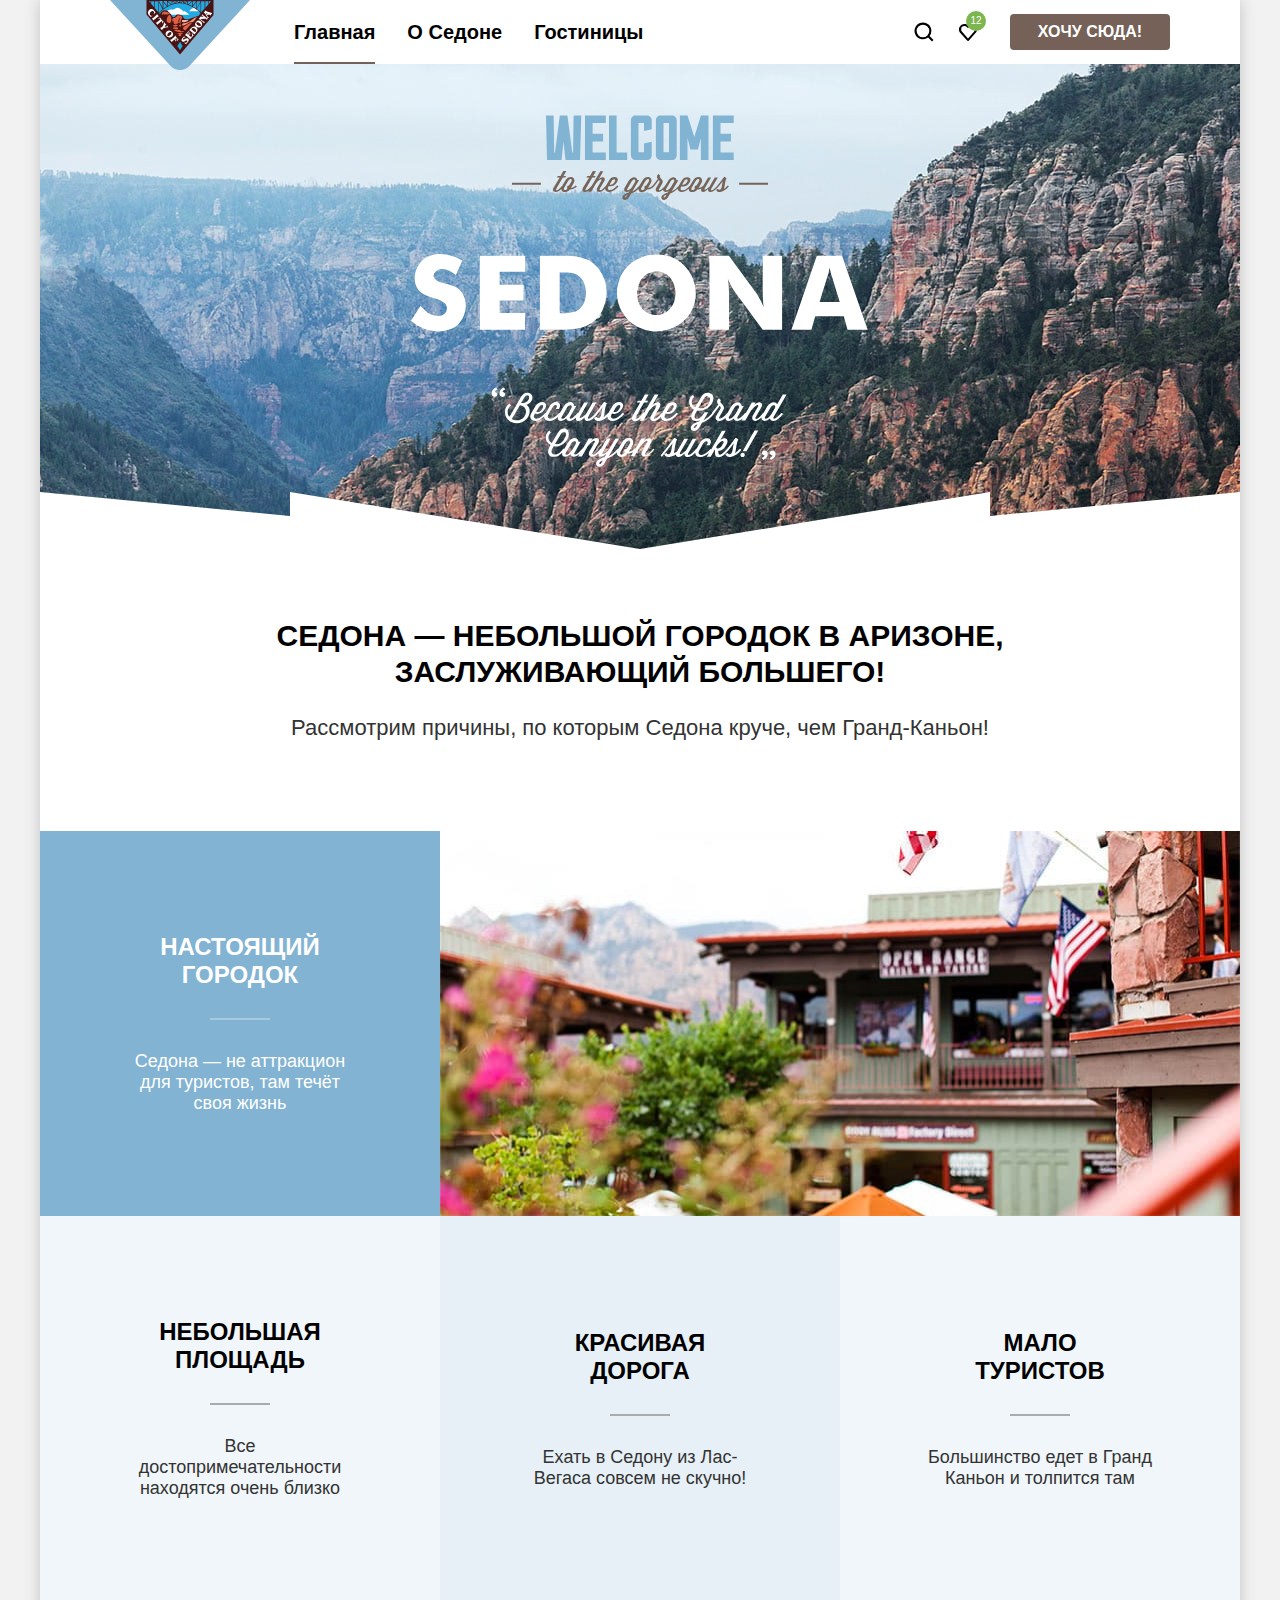
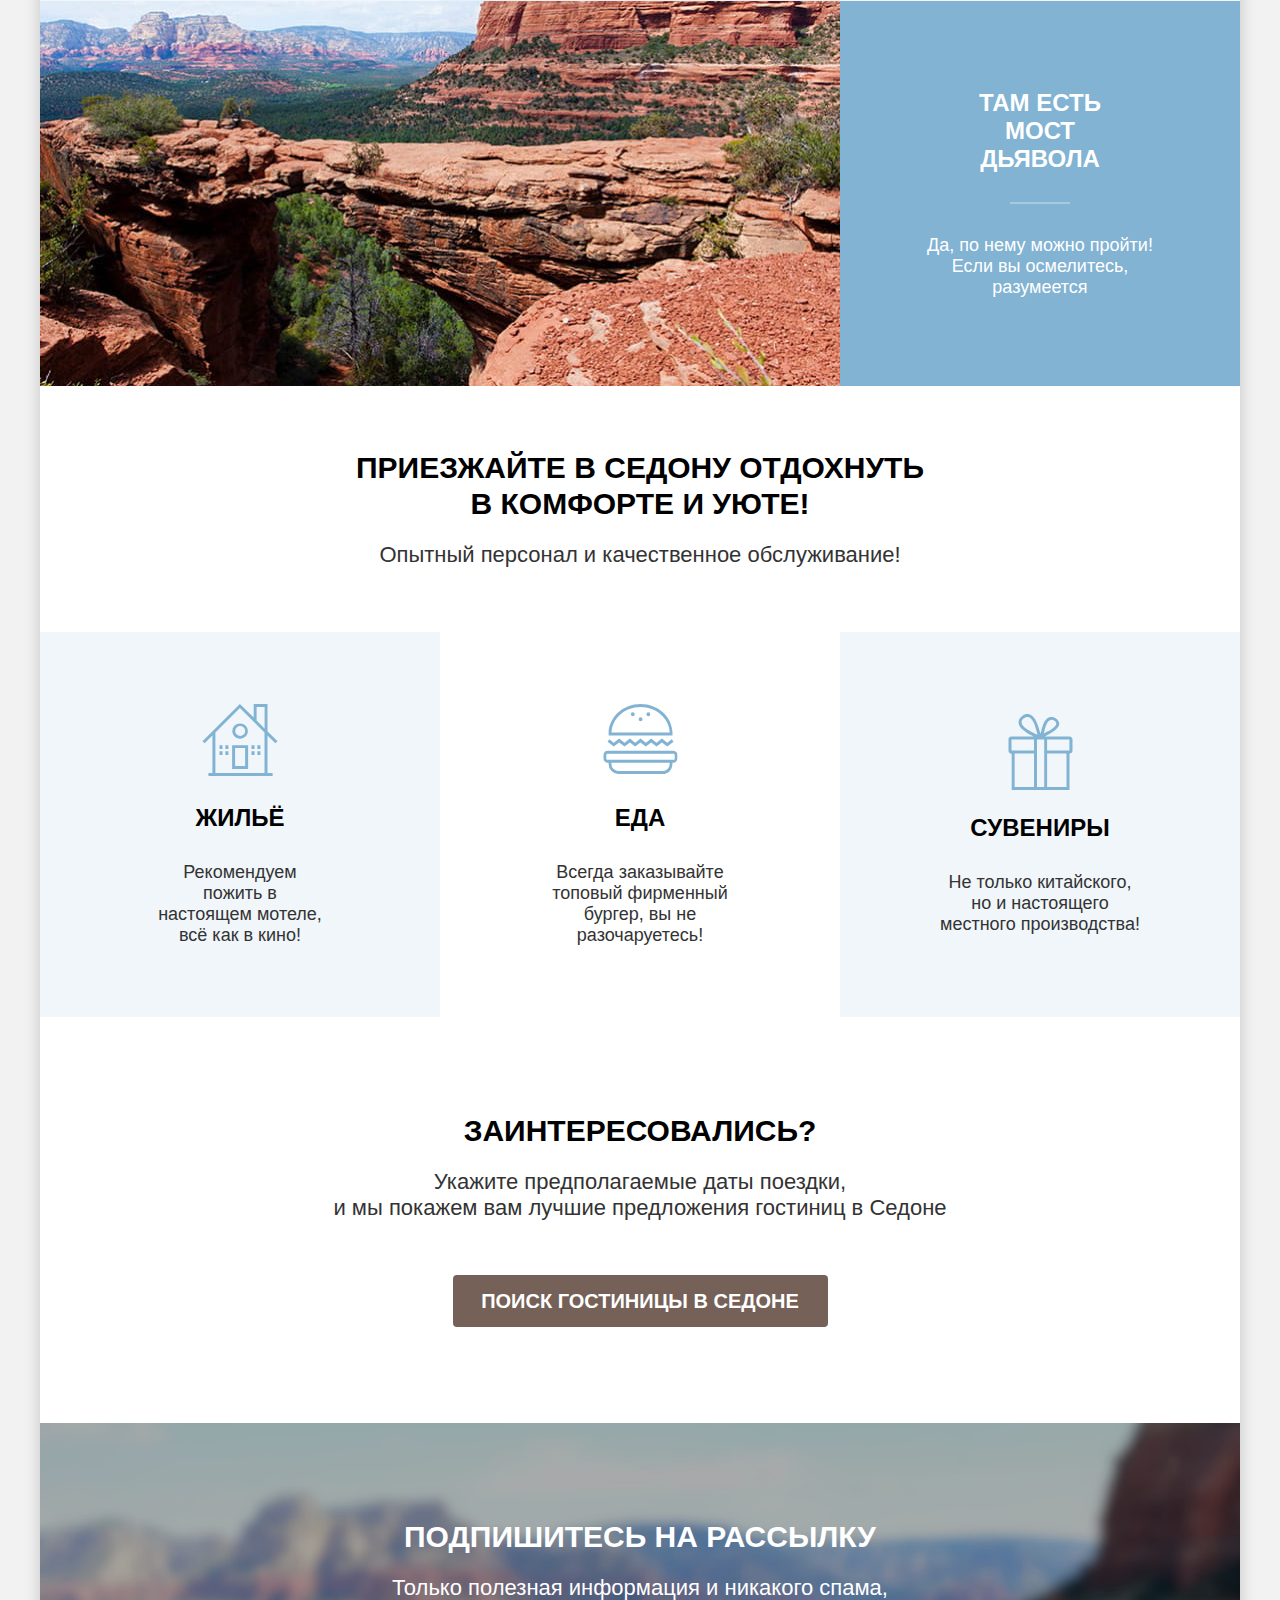
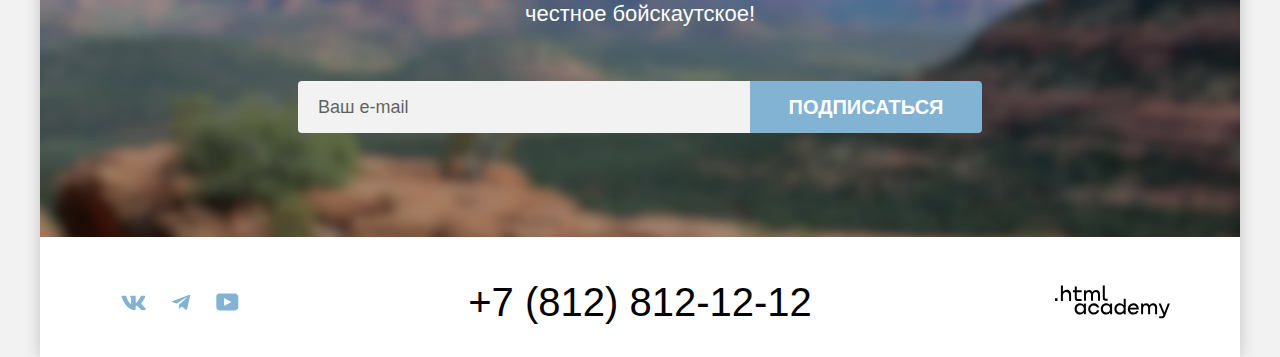
==== commit 4b16512a: "Исправляет главную страницу с учетом переполнения" ====
--- a/index.html
+++ b/index.html
@@ -130,12 +130,23 @@
         <h1 class="visually-hidden">Седона</h1>
         <svg
           class="main-logo"
-          src="images/welcome.svg"
           width="458"
           height="352"
-          aria-label="Welcome to the gorgeous Sedona, because the Grand Canyon sucks!">
-          <path fill="#766458" d="m152.3 56.1-2.8 4.9h-2.7l-.9 1.4h2.8l-6.1 10.4c-1.3 2.2-.4 4.2 2.1 4.2 1.8 0 3.7-1.3 5.6-3.1 0 3.8 5.3 4.5 8.6.5h.7c1.8 0 4.6-1.1 6.2-2.9-.2-.4-.7-.9-1.1-1l-.2.2a6.3 6.3 0 0 1-4.6 2.2l2.8-4.8c1.8-3.1.1-6.1-2.7-6.1-2.3 0-4.1.9-5.9 3.9l-1.5 2.6-1.2 2.1-.2.2c-2.2 2.5-4.3 4.5-5.6 4.5-.7 0-1-.5-.3-1.6l6.5-11.2h2.5l.7-1.5h-2.5l2.8-4.9h-3Zm7.5 7.8c1 .1 1.4 1.3.4 3l-2.2 3.7h-.1c-1 0-1.8.8-1.8 1.8 0 .4.1.7.3 1v.1c-1.4 2.4-4.9 2-3.1-1.1l2.3-3.9 1.5-2.4c.9-1.6 2-2.2 2.7-2.2Zm22-7.8L179 61h-2.7l-.9 1.4h2.8L172 72.8c-1.3 2.2-.4 4.2 2.1 4.2a7 7 0 0 0 3.9-1.6l-.8 1.3h3l4.6-7.9c4.6-5.8 6.7-5 5.4-2.8l-3.9 6.7c-1.3 2.2-.4 4.2 2.1 4.2 1.8 0 3.8-1.4 5.7-3.2.1 1.9 1.7 3.2 4.1 3.2 3.4 0 6.8-2.6 9.3-5.5-.2-.4-.7-.9-1.1-1l-.2.2c-2.2 2.5-5 4.5-7.1 4.5-1.9 0-3-1.1-1.6-3.6l.3-.5c1.9.8 5.6.4 7.9-3.4l.4-.7c1.6-2.8.1-4.8-2.4-4.8a6.6 6.6 0 0 0-5.7 3.4l-2.9 5-.2.2c-2.2 2.5-4.3 4.5-5.6 4.5-.7 0-1-.5-.4-1.6l4.4-7.5c1.3-2.3.1-3.9-1.6-3.9-1.3 0-2.7.7-4.2 2.3l4.8-8.3h-3l-8.4 14.4-.2.2c-2.2 2.5-4.3 4.5-5.6 4.5-.7 0-1-.5-.3-1.6l6.5-11.2h2.5l.9-1.4h-2.5l2.8-4.9-3.2-.1Zm21.3 8.2c1-.1 1.5.9.5 2.6l-.4.7c-1.4 2.4-3.4 2.4-4.5 2l1.9-3.4c.7-1.2 1.7-1.8 2.5-1.9Zm44.3-5.4c-1.7 1.5-1.9 3.2-.8 4.6l.3.3a74.8 74.8 0 0 1-5.1 6.7l-.2.2a6.3 6.3 0 0 1-4.6 2.2l2.8-4.8c1.8-3.1.1-6.1-2.7-6.1-2.3 0-4.1.9-5.9 3.9l-1.5 2.6-1.2 2.1-.2.2a20.4 20.4 0 0 1-7 5.7l6.8-11.4h-1.8c0-1.2-1.3-2.9-3.2-2.9-1.6 0-3.9 1.3-5.2 3.4l-4.2 7.2c-1.3 2.2-.4 4.2 2.1 4.2.8 0 1.9-.4 2.9-1l-.8 1.4c-4.1 1.2-6.6 2.9-6.6 5.1 0 2.9 4.4 3.5 6.6-.2l2.3-3.9c2.4-.7 4.8-2.1 7.2-4.5 0 3.8 5.3 4.6 8.6.5h.7c1.8 0 4.6-1.1 6.2-2.9l5-6.4.4.5c.4.5.5 1.1.2 1.7l-3.2 5.5c-1.3 2.2-.4 4.2 2.1 4.2 1.5 0 3.2-1 4.8-2.4-.1 1.4.9 2.4 2.6 2.4.8 0 1.9-.4 2.9-1l-.8 1.4c-4.1 1.2-6.6 2.9-6.6 5.1 0 2.9 4.4 3.5 6.6-.2l2.3-3.9c2.5-.8 4.9-2.2 7.4-4.6.1 1.9 1.7 3.2 4.1 3.2 2.5 0 4.9-1.4 7-3.2-.1 3.9 5.3 4.7 8.6.6h.7c.9 0 2.2-.3 3.4-.9-.8 2.1-.1 3.5 1.7 3.5 1.7 0 3.5-1.5 5-2.9-.3 1.6.7 2.9 2.6 2.9 2.5 0 5.4-2.6 7.9-5.5l4.3-5.4c-1.2 3.1-.6 8.7-3.4 8.7-1 0-1.4-1.1-1.4-1.1l-1.9 1s.6 2.4 3.3 2.4l.8-.1h.1c3.1-.4 6.1-2.8 8.4-5.4-.2-.5-.7-.9-1.1-1l-.2.2a21.7 21.7 0 0 1-3.6 3.2c1-2.8.8-7.2 2.6-11l-2.3-1.2a118 118 0 0 1-6.7 8.7l-.2.2c-2.2 2.5-4.3 4.5-5.6 4.5-.7 0-1-.5-.3-1.6l6.4-11.2h-3l-5.4 9.3c-2.3 2.1-4.1 3.2-4.6 3-.8-.3 0-1.4.4-2.1l5.9-10.2h-3l-4.7 8.1-.2.2a6.3 6.3 0 0 1-4.6 2.2l2.8-4.8c1.8-3.1.1-6.1-2.7-6.1-2.3 0-4.1.9-5.9 3.9l-1.5 2.6-1.2 2.1-.2.2c-2.2 2.5-5 4.5-7.1 4.5-1.9 0-3-1.1-1.6-3.6l.3-.5c1.9.8 5.6.4 7.9-3.4l.4-.7c1.6-2.8.1-4.8-2.4-4.8a6.6 6.6 0 0 0-5.7 3.4l-2.9 5-.2.2a20.4 20.4 0 0 1-7 5.7l6.8-11.4h-1.8c0-1.2-1.3-2.9-3.2-2.9-1.6 0-3.9 1.3-5.2 3.4l-2.9 4.9-.2.2c-2.2 2.5-4.3 4.5-5.6 4.5-.7 0-1-.5-.3-1.6l3-5.2c1-1.8.6-2.9-.4-4l-1.7-2c-.4-.5-.4-1.1.2-1.7l-1.9-1.9Zm-10.3 5c1 .1 1.5 1.3.4 3l-2.2 3.7h-.1c-1 0-1.8.8-1.8 1.8 0 .4.1.7.3 1v.1c-1.4 2.4-4.9 2-3.1-1.1l2.3-3.9 1.5-2.4c.9-1.6 1.9-2.2 2.7-2.2Zm50.2 0c1 .1 1.5 1.3.4 3l-2.2 3.7h-.1c-1 0-1.8.8-1.8 1.8 0 .4.1.7.3 1v.1c-1.4 2.4-4.9 2-3.1-1.1l2.3-3.9 1.5-2.4c.8-1.6 1.9-2.2 2.7-2.2Zm-11.7.4c1-.1 1.5.9.5 2.6l-.4.7c-1.5 2.4-3.4 2.4-4.5 2l1.9-3.4c.7-1.2 1.7-1.8 2.5-1.9Zm-52.4.2c1 0 1.7.9.8 2.4l-2.3 4c-1.8 2.9-3.7 4.3-4.9 4.3-.7 0-1-.5-.3-1.6l4.2-7.3c.7-1.2 1.7-1.8 2.5-1.8Zm38.9 0c1 0 1.7.9.8 2.4l-2.3 4c-1.8 2.9-3.7 4.3-4.9 4.3-.7 0-1-.5-.3-1.6l4.2-7.3c.7-1.2 1.7-1.8 2.5-1.8Zm-45.3 14.9-1.4 2.4c-.6 1.1-1.7.9-1.7.1 0-.7.8-1.6 3.1-2.5Zm38.9 0-1.4 2.4c-.6 1.1-1.7.9-1.7.1.1-.7.8-1.6 3.1-2.5ZM101 67.8h28.9v1.9H101v-1.9Zm227.1 0H357v1.9h-28.9v-1.9Z"/><path fill="#81B3D3" d="M322.7 37.4v7.7h-20.8V.4h20.8V8h-13.2v10.8H320v7.7h-10.5v10.9h13.2ZM289.9.4h7.6v44.7h-7.6v-22l-3 11.4h-7.4l-3-11.4v22h-7.6V.4h7.6l6.8 21.6L289.9.4ZM258 8h-5.5v29.3h5.5V8Zm3-7.6c2.5 0 4.7 2.1 4.7 4.7v35.3c0 2.6-2.2 4.7-4.7 4.7h-11.4a4.8 4.8 0 0 1-4.7-4.7V5.1c0-2.6 2.1-4.7 4.7-4.7H261Zm-28 28.2 7.7-1.8v13.6c0 2.6-2.2 4.7-4.7 4.7h-11.4a4.8 4.8 0 0 1-4.7-4.7V5.1c0-2.6 2.1-4.7 4.7-4.7H236c2.5 0 4.7 2.1 4.7 4.7v9.1L233 16V8h-5.5v29.3h5.5v-8.7Zm-16.8 8.8v7.7H198V.4h7.6v37h10.6Zm-21.4 0v7.7H174V.4h20.8V8h-13.2v10.8h10.5v7.7h-10.5v10.9h13.2ZM162.6.4h7.7L169 45.1h-14.5l-2-18.5-2 18.5H136L135 .4h7.6l.6 37h.8l4.8-37h7.6l4.9 37h.8l.5-37Z"/><path fill="#fff" d="m380.4 214.7 25.4-74H431l25.7 74h-20.2l-3.7-13.4h-28.6l-3.8 13.4h-20Zm35.7-52.1-7.5 24.5h20.1l-7.5-24.5-1.2-3.6-.8-3.8-.3-1.3-.2-1.3-.3 1.3-.2 1.3-.1.5-.1.3a41.8 41.8 0 0 1-1.9 6.6Zm-117.7 52.1v-74h19.5l27.9 38 2 3.5 2 3.6 1.4 3 1.4 2.9-.3-2.4-.2-2.4-.3-4.8-.1-5v-36.3h19.4v74h-19.4l-28.1-38.2a51.9 51.9 0 0 1-4.2-7.4l-1.4-2.9c-.4-.9-.7-1.9-1.2-2.8a85.6 85.6 0 0 1 1.2 14.7v36.5h-19.6Zm-88-54.9a36.7 36.7 0 0 1 14.9-15.1 40.8 40.8 0 0 1 22.7-5.1l2.9.2a42.2 42.2 0 0 1 16.6 6 40.1 40.1 0 0 1 17.3 32.8l-.1 2.4-.2 2.3a38.6 38.6 0 0 1-2.4 9.5 37.1 37.1 0 0 1-15.2 17.5 41.8 41.8 0 0 1-21.7 6.2l-1.6-.1h-1.5a42.2 42.2 0 0 1-15.3-4.3 37.5 37.5 0 0 1-15.3-14.5 38.5 38.5 0 0 1-5.6-19.7l.1-3c.1-1 .2-2.1.5-3.1.4-2 .9-4.1 1.6-6 .4-2.2 1.3-4.1 2.3-6Zm52.8 26.6.6-2.4.5-2.6.1-1.6.1-1.5-.1-1.4v-1.4c-.4-3.3-1.4-6.5-3-9.6a18 18 0 0 0-6.7-7.2l-2.3-1-2.3-.8a9 9 0 0 0-2.3-.3c-.8-.2-1.5-.2-2.3-.2-3.9 0-7.6 1.2-10.9 3.7a19.6 19.6 0 0 0-7 9.9l-.2.5v.5l-.6 2.2-.5 2.2-.2 1.6v2.4l.1.8c.2 4.1 1.5 8 3.7 11.7 2.3 3.6 5.5 6 9.5 7.2l1.4.5 1.5.2 1.4.2h1.4a18 18 0 0 0 11-3.6c3.3-2.6 5.7-5.9 7.1-10Zm-82.1 21.4a32.6 32.6 0 0 1-11.8 5.1 80 80 0 0 1-12.9 1.7l-3.7.1h-23.8v-74H154l3.6.1c4.2.2 8.3.8 12.3 1.7a31.3 31.3 0 0 1 21.4 17.1c2.4 5 3.8 10.1 4.1 15.3l.1 1.4v2.9a40.4 40.4 0 0 1-3.9 15.9c-2.4 5.1-6 9.4-10.5 12.7Zm-32.4-9.7.7.1h.8l.8.1h3.1l2.4-.2c2-.2 4-.5 5.9-1 1.9-.5 3.7-1.4 5.2-2.4 2.5-1.8 4.3-4.2 5.5-7.2 1.2-3.1 1.9-6.3 1.9-9.6v-.9l-.1-.9c-.2-2.9-.9-5.8-2.1-8.5-1.2-2.8-2.9-5-5.1-6.6a14.2 14.2 0 0 0-5.5-2.7c-2-.5-4-.7-6-.8h-7.5v40.6Zm-79.9 16.6v-74h45.4v16.1H88.6v13h24v15.8h-24v12.5h25.5v16.6H68.8ZM9.4 190.9l.1.2.2.1c2.1 2.3 4.5 4.5 7.1 6.5a16 16 0 0 0 9.1 3.1l.2.1h.3l.2.1h1.3l1-.2c1.2-.2 2.4-.7 3.5-1.4a6.8 6.8 0 0 0 2.7-2.6l.2-.5.2-.5.3-1.5.1-1.3c0-2.1-.9-3.8-2.8-5.2a21 21 0 0 0-5.8-3.4l-2.4-.7-2.2-.6h-.2l-.2-.1c-3.8-.9-7.4-2.4-10.7-4.4a16.6 16.6 0 0 1-6.9-8.9l-.7-2.4-.3-2.7v-3.4l.3-1.9c.2-1.6.6-3.1 1.2-4.6.5-1.5 1.2-2.9 2.1-4.2 2.5-4.1 5.7-7 9.5-8.8 3.9-1.8 8.1-2.7 12.3-2.7l3 .2 3.3.3a45.3 45.3 0 0 1 15.9 6.1l-6.4 14.3a56 56 0 0 0-6.6-4.1 15.9 15.9 0 0 0-7.5-1.7h-.9a9 9 0 0 0-5 2.4c-1.5 1.3-2.3 2.7-2.3 4.3v.7l.3.7c.2.5.4 1 .8 1.5L25 165a14 14 0 0 0 3.7 2l5.1 1.6a247 247 0 0 1 7.8 2.1c4.3 1.5 7.6 4.1 9.8 7.8 2.2 3.6 3.3 7.4 3.4 11.4v.6l-.1 1.4v1.3c-.5 4-1.8 7.9-3.9 11.5a22.1 22.1 0 0 1-8.5 8.4 29 29 0 0 1-8.3 2.6 36.8 36.8 0 0 1-6.9.7h-1.4A41.7 41.7 0 0 1 0 205.7l9.4-14.8ZM351 338l.2-.9.5-.8.8-.6 1.1-.2c.5 0 .9.1 1.3.3l1.1.7.6 1 .2 1.3c0 .9-.2 1.6-.5 2.4a5 5 0 0 1-1.3 1.9l-.8.7-.9.5-.7.4-.4.2-1.4-2 .8-.4.9-.5.7-.8c.2-.3.3-.6.3-1-.6 0-1.2-.2-1.7-.6-.6-.3-.8-.8-.8-1.6Zm7.8 0 .2-.9.5-.8.8-.6 1.1-.2c.5 0 .9.1 1.3.3l1.1.7.6 1 .2 1.3c0 .8-.1 1.6-.5 2.4a5 5 0 0 1-1.3 1.9l-.8.7a4 4 0 0 1-.9.5l-.7.4-.4.2-1.3-2 .8-.4.9-.5.7-.8c.2-.3.3-.6.3-1-.6 0-1.2-.2-1.7-.6-.7-.3-.9-.8-.9-1.6ZM94.2 279.3l-.2.9-.5.8a2.7 2.7 0 0 1-3.2.5l-1.1-.7c-.3-.3-.5-.7-.6-1l-.2-1.3c0-.9.2-1.6.5-2.4a5 5 0 0 1 1.3-1.9 5 5 0 0 1 1.7-1.2l.7-.4.4-.2 1.3 2-.8.4-.9.5-.7.8c-.2.3-.3.6-.3 1 .7 0 1.2.2 1.7.6.7.4.9.9.9 1.6Zm-7.8 0c0 .6-.2 1.2-.7 1.7l-.8.6-1.1.2a3 3 0 0 1-1.3-.3l-1.1-.7c-.3-.3-.5-.7-.6-1l-.2-1.3c0-.9.2-1.6.5-2.4a5 5 0 0 1 1.3-1.9l.8-.7.9-.5.7-.4.4-.2 1.3 2-.8.4-.9.5-.7.8c-.2.3-.3.6-.3 1 .7 0 1.2.2 1.7.6.6.4.9.9.9 1.6Zm245.3 56.9h3.8l11.8-20.6h-3.8l-11.8 20.6Zm-.1 1.5c-1.2 0-2.2 1-2.2 2.2 0 1.2.9 2.2 2.2 2.2 1.2 0 2.2-.9 2.2-2.2 0-1.3-1-2.2-2.2-2.2Zm-26.4-5.5 1.1-1.9c4.4-6.1 7.3-4.4 6-2.1l-1.8 3.1c-1.1 1.9-4.5 3.3-5.3.9Zm25.1 2.9c-.2-.6-.9-1.2-1.4-1.3l-.3.3a25 25 0 0 1-4.5 4.1c1.2-3.6.9-9.1 3.3-14l-2.8-1.5c-1.6 2.1-5 7.1-8.4 11.1l-.3.3c-2.7 3.2-5.4 5.7-7 5.7-.8 0-1.6-.8-1.6-2.5v-1.6c2.7.3 5.5-1.4 7.2-4.5l1-1.7c3.5-6-2.2-8-6.1-4.5l5.4-9.3H311l-10.8 18.7-.7-.5-.3.3c-2.7 3.2-6.2 5.7-8.9 5.7-2.3 0-3.7-1.5-2-4.5l3.9-6.8c2.2-3.7 6-3.1 3.8.8l-.5.9h3.1l.5-.9c2-3.5.1-6.1-3-6.1s-5.5 1.6-7.1 4.4l-3.7 6.4-.2-.1-.3.3c-2.7 3.2-5.4 5.7-7 5.7-.8 0-1.3-.6-.4-2.1l8.1-14.1h-3.8l-6.7 11.7c-2.9 2.6-5.1 4.1-5.8 3.7-.9-.4 0-1.8.5-2.6l7.4-12.9h-3.8l-7.3 12.7c-.8.7-2.4 1.4-3.2 1.9 1.2-3.6.9-9.1 3.3-14l-2.8-1.5c-1.6 2.1-10.3 13.7-13.7 17.7.3.5.9.9 1.4 1.3l10.7-13.5c-1.5 3.9-.7 11-4.3 11-1.3 0-1.8-1.4-1.8-1.4l-2.4 1.2s.7 3 4.1 3l1.1-.1h.1c1.9-.3 4.6-1.1 6.4-2.4 0 1.5.9 2.5 2.5 2.5 2.1 0 4.4-1.9 6.2-3.6-.4 2 .8 3.6 3.2 3.6 2.3 0 5-1.9 7.4-4.4 0 2.5 2 4.4 5.1 4.4 3.1 0 6.1-1.7 8.7-4l-2.1 3.7h3.8l4.3-7.5v3c0 3.2.6 4.9 3.7 4.9s6.7-3.3 9.8-7c2.1-2.5 4-5.1 5.4-6.9-1.5 3.9-.7 11-4.3 11-1.3 0-1.8-1.4-1.8-1.4l-2.4 1.2s.7 3 4.1 3l1.1-.1h.1c4-.5 7.8-3.6 10.6-6.9ZM215.7 334h-.2c-1.2 0-2.2 1-2.2 2.3 0 .5.1.9.4 1.3v.1c-1.8 3-6.1 2.5-3.9-1.5l2.9-5 1.8-3.1c2.7-4.5 6.3-2.7 4 1.2l-2.8 4.7Zm-25.4 14.2c-.8 1.4-2.1 1.2-2.1.2s.9-2.1 3.8-3.2l-1.7 3Zm-28.8-13.8c-2.3 3.6-4.5 5.3-6.1 5.3-.8 0-1.3-.6-.4-2.1l5.3-9.2c2-3.5 6.1-2.6 4.2.8l-3 5.2Zm-12-14.7c1.1-1.9 2.4-2.8 3.4-2.8 1.4 0 2.1.9 2.1 2.3 0 3.5-4.4 10.8-10.2 9.9h-.8l5.5-9.4Zm92.8 14.1-.3.3c-2.7 3.2-5.4 5.7-7 5.7-.8 0-1.3-.6-.4-2.1l5.4-9.6c1.6-2.9.1-4.9-2-4.9-1.6 0-3.3.9-5.2 2.8l1.4-2.5h-3.8l-6.1 10.5-.5-.3-.3.3a7.8 7.8 0 0 1-5.7 2.8l3.6-6.1c2.3-4 .2-7.7-3.4-7.7-2.9 0-5.2 1.2-7.3 4.9l-1.9 3.2-1.6 2.8-.3-.2-.3.3a25.2 25.2 0 0 1-8.8 7.2l10.4-17.7h-3.8l-6.7 11.6c-2.9 2.7-5.2 4.2-5.9 3.9-.9-.4 0-1.8.5-2.6l7.4-12.9h-3.8l-6 10.4-.3-.2-.3.3c-2.7 3.2-5.4 5.7-7 5.7-.8 0-1.3-.6-.4-2.1l5.4-9.6c1.6-2.9.1-4.9-2-4.9-1.6 0-3.3.9-5.2 2.8l1.4-2.5h-3.8l-6 10.4-.4-.2-.3.3c-2.7 3.2-5.4 5.7-7 5.7-.8 0-1.3-.6-.4-2.1l6.1-10.7h-2.1c.1-1.6-1.5-3.8-4-3.8-2 0-4.9 1.6-6.5 4.4l-3.9 6.7-.8-.5-.3.3c-2.7 3.2-4.8 5.7-8.6 5.7-2.6 0-4.1-2.6-1.9-6.4l1.1-1.9 2.1.2c4 0 8.6-2.1 11.6-7.3a10 10 0 0 0 1.5-5.1c0-3.4-2.2-5.6-5-5.6-2.1 0-4.5 1.5-6.2 4.4l-5.9 10.1a6.2 6.2 0 0 1-3.4-5.4c0-1.7.8-3.5 2.4-4.8l-1.2-2.2a8.5 8.5 0 0 0-3.9 7c0 3 1.7 5.9 4.8 7.5l-1.1 2c-2.7 4.6-1.1 9.7 4.2 9.7 4.2 0 6.1-1.9 8.7-4.4-.8 2.4.4 4.4 3 4.4 1.5 0 3.4-1 5.2-2.5.2 1.5 1.3 2.5 3.3 2.5 1.8 0 3.8-1.1 5.7-2.8l-1.4 2.4h3.8l5.8-10.1c5.8-7.2 8.4-6.3 6.7-3.5l-4.9 8.5c-1.6 2.8-.5 5.4 2.6 5.4 2 0 4.3-1.4 6.4-3.4-.5 2.1.5 3.4 2.4 3.4 1.8 0 3.9-1.5 5.6-3l-2.1 3.6c-5.1 1.5-8.3 3.6-8.3 6.5 0 3.6 5.6 4.4 8.3-.3l2.9-5c3.2-1 6.3-3 9.5-6.2-.5 5.3 6.5 6.5 10.7 1.1h.8c1.4 0 3.2-.5 4.9-1.5l-2.5 4.4h3.8l5.8-10.1c5.8-7.2 8.4-6.3 6.7-3.5l-4.9 8.5c-1.6 2.8-.5 5.4 2.6 5.4s6.7-3.3 9.8-7c-.1 0-.7-.6-1.2-.8Zm118.6-35.6c-2.3 3.7-4.6 5.5-6.2 5.5-.8 0-1.3-.6-.4-2.1l5.3-9.2c2-3.5 6.1-2.6 4.2.8l-2.9 5Zm-36.2.2c-2.3 3.6-4.5 5.3-6.1 5.3-.8 0-1.3-.6-.4-2.1l5.3-9.2c2-3.5 6.1-2.6 4.2.8l-3 5.2Zm-39.9 13.8c-.8 1.4-2.1 1.2-2.1.2s.9-2.1 3.8-3.2l-1.7 3Zm8-28.5c1.1-1.9 2.4-2.8 3.4-2.8 6 0 1.5 14.4-8.1 12.2h-.8l5.5-9.4Zm77.7 14.1-.3.3c-2.7 3.2-5.4 5.7-7 5.7-.8 0-1.3-.6-.4-2.1l12.8-22.1h-3.8l-5.6 9.6c-.7-1.1-1.9-2-3.5-2-2 0-4.9 1.6-6.5 4.4l-3.7 6.4-.2-.1-.3.3c-2.7 3.2-5 5.7-6.7 5.7-.8 0-1.3-.6-.4-2.1l5.5-9.6c1.6-2.9.1-4.9-2-4.9-1.6 0-3.3.9-5.2 2.8l1.4-2.5h-3.8l-6 10.4-.4-.2-.3.3c-2.7 3.2-5.4 5.7-7 5.7-.8 0-1.3-.6-.4-2.1l6.1-10.7h-2.1c.1-1.6-1.5-3.8-4-3.8-2 0-4.9 1.6-6.5 4.4l-3.7 6.3-.2.2c-2.7 3.2-5.8 5.7-7.4 5.7-.8 0-1.3-.6-.4-2.1l3.8-6.6c1.3-2.3.7-3.6-.5-5.1l-2.1-2.5c-.5-.7-.5-1.5.2-2.2l-2-2.1c-2.1 1.9-2.3 4.1-1 5.8l.3.4c-1.7 2.4-3.9 5.6-6.4 8.5l.3.3a25.9 25.9 0 0 1-8.7 7.2l4.8-8.2h-3.8l-.4.7c-2 3.5-4.3 6-7.2 6-2.6 0-3-2.6-.8-6.4l1.1-1.9 2.1.2c13.4 0 19.9-18 8.1-18-2.1 0-4.5 1.5-6.2 4.4l-5.9 10.1a6.2 6.2 0 0 1-3.4-5.4c0-1.7.8-3.5 2.4-4.8l-1.2-2.2a8.5 8.5 0 0 0-3.9 7c0 3 1.7 5.9 4.8 7.5l-1.1 2c-2.7 4.6-2.2 9.7 3.2 9.7 1.6 0 2.9-.5 4.1-1.2l-1 1.7c-5.1 1.6-8.3 3.6-8.3 6.5 0 3.6 5.6 4.4 8.3-.3l2.9-5c3.9-1.2 7.8-3.9 11.9-8.7l-.2-.4c1.7-2 3.1-3.9 6-7.7l.5.6c.5.6.7 1.4.2 2.1l-4 6.9c-1.6 2.8-.5 5.4 2.6 5.4 1.9 0 4.3-1.2 6.4-3 0 1.7 1.1 3 3.3 3 1.5 0 3.4-1 5.2-2.5.2 1.5 1.3 2.5 3.3 2.5 1.8 0 3.8-1.1 5.7-2.8l-1.4 2.4h3.8l5.8-10.1c5.8-7.2 8.4-6.3 6.7-3.5l-4.9 8.5c-1.6 2.8-.5 5.4 2.6 5.4 2 0 3.8-1.4 6-3.3-.2 1.9 1 3.3 3.3 3.3 1.5 0 3.4-1 5.2-2.5.2 1.5 1.3 2.5 3.3 2.5 3.1 0 6.7-3.3 9.8-7-.5-.3-1.1-.9-1.6-1.1Zm-112.3-5.3c2.2-3.7 6-3.1 3.8.8l-.5.9c-1.8 3.1-4.3 3-5.7 2.5l2.4-4.2Zm-3 13.6c4.3 0 8.5-3.3 11.7-7-.3-.5-.9-1.1-1.4-1.3l-.3.3c-2.7 3.2-6.2 5.7-8.9 5.7-2.3 0-3.7-1.5-2-4.5l.4-.7c2.4 1 7 .5 9.8-4.4l.5-.9c2-3.5.1-6.1-3-6.1a8 8 0 0 0-7.1 4.4l-3.7 6.3-.1-.1-.3.3c-2.7 3.2-5.4 5.7-7 5.7-.8 0-1.3-.6-.4-2.1l5.4-9.6c1.6-2.9.1-4.9-2-4.9-1.6 0-3.4.9-5.3 2.9l6-10.5h-3.8L233 298.1l-.4-.3-.3.3c-2.7 3.2-5.4 5.7-7 5.7-.8 0-1.3-.6-.4-2.1l8.1-14.1h3.1l1.1-1.8h-3.1l3.6-6.2h-3.8l-3.6 6.2h-3.4l-1.1 1.8h3.4l-7.6 13.2c-1.6 2.8-.5 5.4 2.6 5.4 1.9 0 3.9-1.2 5.9-3l-1.5 2.6h3.8l5.7-10c5.8-7.3 8.4-6.4 6.8-3.6l-4.9 8.5c-1.6 2.8-.5 5.4 2.6 5.4 2.3 0 4.8-1.8 7.3-4.2.2 2.4 2.2 4.2 5.3 4.2Zm-127.5-13.6c2.2-3.7 6-3.1 3.8.8l-.5.9c-1.8 3.1-4.3 3-5.7 2.5l2.4-4.2Zm23.1 9.2 5.3-9.2c2-3.5 6.1-2.6 4.2.8l-2.9 5.2c-2.3 3.6-4.5 5.3-6.1 5.3-.9-.1-1.4-.6-.5-2.1Zm54-9.2c2.2-3.7 6-3.1 3.8.8l-.5.9c-1.8 3.1-4.2 3-5.7 2.5l2.4-4.2ZM147 302c-.6 2.2.6 4.1 3.1 4.1 1.5 0 3.4-1 5.2-2.5.2 1.5 1.3 2.5 3.3 2.5 2 0 4.2-1.4 6.4-3.3-.4 2 .5 3.3 2.4 3.3 2.1 0 4.4-1.9 6.2-3.6-.4 2 .8 3.6 3.2 3.6 3.1 0 6.7-3.3 9.8-7l-.1-.2c2.1-2.4 3.9-5 5.2-6.8-1.5 3.9-.7 11-4.3 11-1.3 0-1.8-1.4-1.8-1.4l-2.4 1.2s.7 3.1 4.1 3.1l1.1-.1h.1c2.8-.4 5.5-2.1 7.9-4.2.1 2.5 2 4.3 5.1 4.3 4.3 0 8.5-3.3 11.7-7-.3-.5-.9-1.1-1.4-1.3l-.3.3c-2.7 3.2-6.2 5.7-8.9 5.7-2.3 0-3.7-1.5-2-4.5l.4-.7c2.4 1 7 .5 9.8-4.4l.5-.9c2-3.5.1-6.1-3-6.1s-5.5 1.6-7.1 4.4l-3.7 6.3h-.1l-.3.3a25 25 0 0 1-4.5 4.1c1.2-3.6.9-9.1 3.3-14l-2.8-1.5c-1.6 2.1-5 7.1-8.4 11.1l.1.1-.1.2c-2.7 3.2-5.4 5.7-7 5.7-.8 0-1.3-.6-.4-2.1l8.1-14.1h-3.8l-6.7 11.7c-2.9 2.6-5.1 4.1-5.8 3.7-.9-.4 0-1.8.5-2.6l7.4-12.9h-3.8l-6 10.4-.3-.2-.3.3c-2.7 3.2-5.4 5.7-7 5.7-.8 0-1.3-.6-.4-2.1l6.1-10.7h-2.1c.1-1.6-1.5-3.8-4-3.8-2 0-4.9 1.6-6.5 4.4l-3.8 6.6-.6-.4-.3.3c-2.7 3.2-5.9 5.7-8.5 5.7-2.3 0-3.7-1.5-2-4.5l3.9-6.8c2.2-3.7 6-3.1 3.8.8l-.5.9h3.1l.5-.9c2-3.5.1-6.1-3-6.1s-5.1 1.6-6.7 4.4l-3.8 6.4-.3-.2-.3.3c-2.7 3.2-5.9 5.7-8.6 5.7-2.3 0-3.7-1.5-2-4.5l.4-.7c2.4 1 7 .5 9.8-4.4l.5-.9c2-3.5.1-6.1-3-6.1s-5.5 1.6-7.1 4.4l-4 6.8c-2.4 4-.3 7.7 4.1 7.7 3.3 0 6-2 8.8-4.6-.1 2.6 1.9 4.6 5.1 4.6 3.4.1 6.1-1.7 8.8-4Zm-36.9-14 3.1-5.2c2.8-4.8 6.3-2 4.4 1.6-1.5 2.7-3.6 3.6-7.5 3.6Zm-4.1 17.3c-2.3 0-4-.5-5.4-1.3.7-.8 1.3-1.7 1.9-2.7l6.4-11 1 .1c8.8 1.8 5.3 14.9-3.9 14.9Zm9.4-15.5c7.6-2.6 8.2-12.1.7-12.1-2.1 0-4.5 1.5-6.2 4.4l-10.2 17.6a8 8 0 0 1-1.5 2.1c-2.6-3.6-1.9-9 1.8-11.3l-1.5-1.9c-7.9 5-5.6 19.6 7.6 19.6 11.3 0 16.5-13.6 9.3-18.4Z"/>
-          </svg>
+          aria-label="Welcome to the gorgeous Sedona, because the Grand Canyon sucks!"
+        >
+          <path
+            fill="#766458"
+            d="m152.3 56.1-2.8 4.9h-2.7l-.9 1.4h2.8l-6.1 10.4c-1.3 2.2-.4 4.2 2.1 4.2 1.8 0 3.7-1.3 5.6-3.1 0 3.8 5.3 4.5 8.6.5h.7c1.8 0 4.6-1.1 6.2-2.9-.2-.4-.7-.9-1.1-1l-.2.2a6.3 6.3 0 0 1-4.6 2.2l2.8-4.8c1.8-3.1.1-6.1-2.7-6.1-2.3 0-4.1.9-5.9 3.9l-1.5 2.6-1.2 2.1-.2.2c-2.2 2.5-4.3 4.5-5.6 4.5-.7 0-1-.5-.3-1.6l6.5-11.2h2.5l.7-1.5h-2.5l2.8-4.9h-3Zm7.5 7.8c1 .1 1.4 1.3.4 3l-2.2 3.7h-.1c-1 0-1.8.8-1.8 1.8 0 .4.1.7.3 1v.1c-1.4 2.4-4.9 2-3.1-1.1l2.3-3.9 1.5-2.4c.9-1.6 2-2.2 2.7-2.2Zm22-7.8L179 61h-2.7l-.9 1.4h2.8L172 72.8c-1.3 2.2-.4 4.2 2.1 4.2a7 7 0 0 0 3.9-1.6l-.8 1.3h3l4.6-7.9c4.6-5.8 6.7-5 5.4-2.8l-3.9 6.7c-1.3 2.2-.4 4.2 2.1 4.2 1.8 0 3.8-1.4 5.7-3.2.1 1.9 1.7 3.2 4.1 3.2 3.4 0 6.8-2.6 9.3-5.5-.2-.4-.7-.9-1.1-1l-.2.2c-2.2 2.5-5 4.5-7.1 4.5-1.9 0-3-1.1-1.6-3.6l.3-.5c1.9.8 5.6.4 7.9-3.4l.4-.7c1.6-2.8.1-4.8-2.4-4.8a6.6 6.6 0 0 0-5.7 3.4l-2.9 5-.2.2c-2.2 2.5-4.3 4.5-5.6 4.5-.7 0-1-.5-.4-1.6l4.4-7.5c1.3-2.3.1-3.9-1.6-3.9-1.3 0-2.7.7-4.2 2.3l4.8-8.3h-3l-8.4 14.4-.2.2c-2.2 2.5-4.3 4.5-5.6 4.5-.7 0-1-.5-.3-1.6l6.5-11.2h2.5l.9-1.4h-2.5l2.8-4.9-3.2-.1Zm21.3 8.2c1-.1 1.5.9.5 2.6l-.4.7c-1.4 2.4-3.4 2.4-4.5 2l1.9-3.4c.7-1.2 1.7-1.8 2.5-1.9Zm44.3-5.4c-1.7 1.5-1.9 3.2-.8 4.6l.3.3a74.8 74.8 0 0 1-5.1 6.7l-.2.2a6.3 6.3 0 0 1-4.6 2.2l2.8-4.8c1.8-3.1.1-6.1-2.7-6.1-2.3 0-4.1.9-5.9 3.9l-1.5 2.6-1.2 2.1-.2.2a20.4 20.4 0 0 1-7 5.7l6.8-11.4h-1.8c0-1.2-1.3-2.9-3.2-2.9-1.6 0-3.9 1.3-5.2 3.4l-4.2 7.2c-1.3 2.2-.4 4.2 2.1 4.2.8 0 1.9-.4 2.9-1l-.8 1.4c-4.1 1.2-6.6 2.9-6.6 5.1 0 2.9 4.4 3.5 6.6-.2l2.3-3.9c2.4-.7 4.8-2.1 7.2-4.5 0 3.8 5.3 4.6 8.6.5h.7c1.8 0 4.6-1.1 6.2-2.9l5-6.4.4.5c.4.5.5 1.1.2 1.7l-3.2 5.5c-1.3 2.2-.4 4.2 2.1 4.2 1.5 0 3.2-1 4.8-2.4-.1 1.4.9 2.4 2.6 2.4.8 0 1.9-.4 2.9-1l-.8 1.4c-4.1 1.2-6.6 2.9-6.6 5.1 0 2.9 4.4 3.5 6.6-.2l2.3-3.9c2.5-.8 4.9-2.2 7.4-4.6.1 1.9 1.7 3.2 4.1 3.2 2.5 0 4.9-1.4 7-3.2-.1 3.9 5.3 4.7 8.6.6h.7c.9 0 2.2-.3 3.4-.9-.8 2.1-.1 3.5 1.7 3.5 1.7 0 3.5-1.5 5-2.9-.3 1.6.7 2.9 2.6 2.9 2.5 0 5.4-2.6 7.9-5.5l4.3-5.4c-1.2 3.1-.6 8.7-3.4 8.7-1 0-1.4-1.1-1.4-1.1l-1.9 1s.6 2.4 3.3 2.4l.8-.1h.1c3.1-.4 6.1-2.8 8.4-5.4-.2-.5-.7-.9-1.1-1l-.2.2a21.7 21.7 0 0 1-3.6 3.2c1-2.8.8-7.2 2.6-11l-2.3-1.2a118 118 0 0 1-6.7 8.7l-.2.2c-2.2 2.5-4.3 4.5-5.6 4.5-.7 0-1-.5-.3-1.6l6.4-11.2h-3l-5.4 9.3c-2.3 2.1-4.1 3.2-4.6 3-.8-.3 0-1.4.4-2.1l5.9-10.2h-3l-4.7 8.1-.2.2a6.3 6.3 0 0 1-4.6 2.2l2.8-4.8c1.8-3.1.1-6.1-2.7-6.1-2.3 0-4.1.9-5.9 3.9l-1.5 2.6-1.2 2.1-.2.2c-2.2 2.5-5 4.5-7.1 4.5-1.9 0-3-1.1-1.6-3.6l.3-.5c1.9.8 5.6.4 7.9-3.4l.4-.7c1.6-2.8.1-4.8-2.4-4.8a6.6 6.6 0 0 0-5.7 3.4l-2.9 5-.2.2a20.4 20.4 0 0 1-7 5.7l6.8-11.4h-1.8c0-1.2-1.3-2.9-3.2-2.9-1.6 0-3.9 1.3-5.2 3.4l-2.9 4.9-.2.2c-2.2 2.5-4.3 4.5-5.6 4.5-.7 0-1-.5-.3-1.6l3-5.2c1-1.8.6-2.9-.4-4l-1.7-2c-.4-.5-.4-1.1.2-1.7l-1.9-1.9Zm-10.3 5c1 .1 1.5 1.3.4 3l-2.2 3.7h-.1c-1 0-1.8.8-1.8 1.8 0 .4.1.7.3 1v.1c-1.4 2.4-4.9 2-3.1-1.1l2.3-3.9 1.5-2.4c.9-1.6 1.9-2.2 2.7-2.2Zm50.2 0c1 .1 1.5 1.3.4 3l-2.2 3.7h-.1c-1 0-1.8.8-1.8 1.8 0 .4.1.7.3 1v.1c-1.4 2.4-4.9 2-3.1-1.1l2.3-3.9 1.5-2.4c.8-1.6 1.9-2.2 2.7-2.2Zm-11.7.4c1-.1 1.5.9.5 2.6l-.4.7c-1.5 2.4-3.4 2.4-4.5 2l1.9-3.4c.7-1.2 1.7-1.8 2.5-1.9Zm-52.4.2c1 0 1.7.9.8 2.4l-2.3 4c-1.8 2.9-3.7 4.3-4.9 4.3-.7 0-1-.5-.3-1.6l4.2-7.3c.7-1.2 1.7-1.8 2.5-1.8Zm38.9 0c1 0 1.7.9.8 2.4l-2.3 4c-1.8 2.9-3.7 4.3-4.9 4.3-.7 0-1-.5-.3-1.6l4.2-7.3c.7-1.2 1.7-1.8 2.5-1.8Zm-45.3 14.9-1.4 2.4c-.6 1.1-1.7.9-1.7.1 0-.7.8-1.6 3.1-2.5Zm38.9 0-1.4 2.4c-.6 1.1-1.7.9-1.7.1.1-.7.8-1.6 3.1-2.5ZM101 67.8h28.9v1.9H101v-1.9Zm227.1 0H357v1.9h-28.9v-1.9Z"
+          />
+          <path
+            fill="#81B3D3"
+            d="M322.7 37.4v7.7h-20.8V.4h20.8V8h-13.2v10.8H320v7.7h-10.5v10.9h13.2ZM289.9.4h7.6v44.7h-7.6v-22l-3 11.4h-7.4l-3-11.4v22h-7.6V.4h7.6l6.8 21.6L289.9.4ZM258 8h-5.5v29.3h5.5V8Zm3-7.6c2.5 0 4.7 2.1 4.7 4.7v35.3c0 2.6-2.2 4.7-4.7 4.7h-11.4a4.8 4.8 0 0 1-4.7-4.7V5.1c0-2.6 2.1-4.7 4.7-4.7H261Zm-28 28.2 7.7-1.8v13.6c0 2.6-2.2 4.7-4.7 4.7h-11.4a4.8 4.8 0 0 1-4.7-4.7V5.1c0-2.6 2.1-4.7 4.7-4.7H236c2.5 0 4.7 2.1 4.7 4.7v9.1L233 16V8h-5.5v29.3h5.5v-8.7Zm-16.8 8.8v7.7H198V.4h7.6v37h10.6Zm-21.4 0v7.7H174V.4h20.8V8h-13.2v10.8h10.5v7.7h-10.5v10.9h13.2ZM162.6.4h7.7L169 45.1h-14.5l-2-18.5-2 18.5H136L135 .4h7.6l.6 37h.8l4.8-37h7.6l4.9 37h.8l.5-37Z"
+          />
+          <path
+            fill="#fff"
+            d="m380.4 214.7 25.4-74H431l25.7 74h-20.2l-3.7-13.4h-28.6l-3.8 13.4h-20Zm35.7-52.1-7.5 24.5h20.1l-7.5-24.5-1.2-3.6-.8-3.8-.3-1.3-.2-1.3-.3 1.3-.2 1.3-.1.5-.1.3a41.8 41.8 0 0 1-1.9 6.6Zm-117.7 52.1v-74h19.5l27.9 38 2 3.5 2 3.6 1.4 3 1.4 2.9-.3-2.4-.2-2.4-.3-4.8-.1-5v-36.3h19.4v74h-19.4l-28.1-38.2a51.9 51.9 0 0 1-4.2-7.4l-1.4-2.9c-.4-.9-.7-1.9-1.2-2.8a85.6 85.6 0 0 1 1.2 14.7v36.5h-19.6Zm-88-54.9a36.7 36.7 0 0 1 14.9-15.1 40.8 40.8 0 0 1 22.7-5.1l2.9.2a42.2 42.2 0 0 1 16.6 6 40.1 40.1 0 0 1 17.3 32.8l-.1 2.4-.2 2.3a38.6 38.6 0 0 1-2.4 9.5 37.1 37.1 0 0 1-15.2 17.5 41.8 41.8 0 0 1-21.7 6.2l-1.6-.1h-1.5a42.2 42.2 0 0 1-15.3-4.3 37.5 37.5 0 0 1-15.3-14.5 38.5 38.5 0 0 1-5.6-19.7l.1-3c.1-1 .2-2.1.5-3.1.4-2 .9-4.1 1.6-6 .4-2.2 1.3-4.1 2.3-6Zm52.8 26.6.6-2.4.5-2.6.1-1.6.1-1.5-.1-1.4v-1.4c-.4-3.3-1.4-6.5-3-9.6a18 18 0 0 0-6.7-7.2l-2.3-1-2.3-.8a9 9 0 0 0-2.3-.3c-.8-.2-1.5-.2-2.3-.2-3.9 0-7.6 1.2-10.9 3.7a19.6 19.6 0 0 0-7 9.9l-.2.5v.5l-.6 2.2-.5 2.2-.2 1.6v2.4l.1.8c.2 4.1 1.5 8 3.7 11.7 2.3 3.6 5.5 6 9.5 7.2l1.4.5 1.5.2 1.4.2h1.4a18 18 0 0 0 11-3.6c3.3-2.6 5.7-5.9 7.1-10Zm-82.1 21.4a32.6 32.6 0 0 1-11.8 5.1 80 80 0 0 1-12.9 1.7l-3.7.1h-23.8v-74H154l3.6.1c4.2.2 8.3.8 12.3 1.7a31.3 31.3 0 0 1 21.4 17.1c2.4 5 3.8 10.1 4.1 15.3l.1 1.4v2.9a40.4 40.4 0 0 1-3.9 15.9c-2.4 5.1-6 9.4-10.5 12.7Zm-32.4-9.7.7.1h.8l.8.1h3.1l2.4-.2c2-.2 4-.5 5.9-1 1.9-.5 3.7-1.4 5.2-2.4 2.5-1.8 4.3-4.2 5.5-7.2 1.2-3.1 1.9-6.3 1.9-9.6v-.9l-.1-.9c-.2-2.9-.9-5.8-2.1-8.5-1.2-2.8-2.9-5-5.1-6.6a14.2 14.2 0 0 0-5.5-2.7c-2-.5-4-.7-6-.8h-7.5v40.6Zm-79.9 16.6v-74h45.4v16.1H88.6v13h24v15.8h-24v12.5h25.5v16.6H68.8ZM9.4 190.9l.1.2.2.1c2.1 2.3 4.5 4.5 7.1 6.5a16 16 0 0 0 9.1 3.1l.2.1h.3l.2.1h1.3l1-.2c1.2-.2 2.4-.7 3.5-1.4a6.8 6.8 0 0 0 2.7-2.6l.2-.5.2-.5.3-1.5.1-1.3c0-2.1-.9-3.8-2.8-5.2a21 21 0 0 0-5.8-3.4l-2.4-.7-2.2-.6h-.2l-.2-.1c-3.8-.9-7.4-2.4-10.7-4.4a16.6 16.6 0 0 1-6.9-8.9l-.7-2.4-.3-2.7v-3.4l.3-1.9c.2-1.6.6-3.1 1.2-4.6.5-1.5 1.2-2.9 2.1-4.2 2.5-4.1 5.7-7 9.5-8.8 3.9-1.8 8.1-2.7 12.3-2.7l3 .2 3.3.3a45.3 45.3 0 0 1 15.9 6.1l-6.4 14.3a56 56 0 0 0-6.6-4.1 15.9 15.9 0 0 0-7.5-1.7h-.9a9 9 0 0 0-5 2.4c-1.5 1.3-2.3 2.7-2.3 4.3v.7l.3.7c.2.5.4 1 .8 1.5L25 165a14 14 0 0 0 3.7 2l5.1 1.6a247 247 0 0 1 7.8 2.1c4.3 1.5 7.6 4.1 9.8 7.8 2.2 3.6 3.3 7.4 3.4 11.4v.6l-.1 1.4v1.3c-.5 4-1.8 7.9-3.9 11.5a22.1 22.1 0 0 1-8.5 8.4 29 29 0 0 1-8.3 2.6 36.8 36.8 0 0 1-6.9.7h-1.4A41.7 41.7 0 0 1 0 205.7l9.4-14.8ZM351 338l.2-.9.5-.8.8-.6 1.1-.2c.5 0 .9.1 1.3.3l1.1.7.6 1 .2 1.3c0 .9-.2 1.6-.5 2.4a5 5 0 0 1-1.3 1.9l-.8.7-.9.5-.7.4-.4.2-1.4-2 .8-.4.9-.5.7-.8c.2-.3.3-.6.3-1-.6 0-1.2-.2-1.7-.6-.6-.3-.8-.8-.8-1.6Zm7.8 0 .2-.9.5-.8.8-.6 1.1-.2c.5 0 .9.1 1.3.3l1.1.7.6 1 .2 1.3c0 .8-.1 1.6-.5 2.4a5 5 0 0 1-1.3 1.9l-.8.7a4 4 0 0 1-.9.5l-.7.4-.4.2-1.3-2 .8-.4.9-.5.7-.8c.2-.3.3-.6.3-1-.6 0-1.2-.2-1.7-.6-.7-.3-.9-.8-.9-1.6ZM94.2 279.3l-.2.9-.5.8a2.7 2.7 0 0 1-3.2.5l-1.1-.7c-.3-.3-.5-.7-.6-1l-.2-1.3c0-.9.2-1.6.5-2.4a5 5 0 0 1 1.3-1.9 5 5 0 0 1 1.7-1.2l.7-.4.4-.2 1.3 2-.8.4-.9.5-.7.8c-.2.3-.3.6-.3 1 .7 0 1.2.2 1.7.6.7.4.9.9.9 1.6Zm-7.8 0c0 .6-.2 1.2-.7 1.7l-.8.6-1.1.2a3 3 0 0 1-1.3-.3l-1.1-.7c-.3-.3-.5-.7-.6-1l-.2-1.3c0-.9.2-1.6.5-2.4a5 5 0 0 1 1.3-1.9l.8-.7.9-.5.7-.4.4-.2 1.3 2-.8.4-.9.5-.7.8c-.2.3-.3.6-.3 1 .7 0 1.2.2 1.7.6.6.4.9.9.9 1.6Zm245.3 56.9h3.8l11.8-20.6h-3.8l-11.8 20.6Zm-.1 1.5c-1.2 0-2.2 1-2.2 2.2 0 1.2.9 2.2 2.2 2.2 1.2 0 2.2-.9 2.2-2.2 0-1.3-1-2.2-2.2-2.2Zm-26.4-5.5 1.1-1.9c4.4-6.1 7.3-4.4 6-2.1l-1.8 3.1c-1.1 1.9-4.5 3.3-5.3.9Zm25.1 2.9c-.2-.6-.9-1.2-1.4-1.3l-.3.3a25 25 0 0 1-4.5 4.1c1.2-3.6.9-9.1 3.3-14l-2.8-1.5c-1.6 2.1-5 7.1-8.4 11.1l-.3.3c-2.7 3.2-5.4 5.7-7 5.7-.8 0-1.6-.8-1.6-2.5v-1.6c2.7.3 5.5-1.4 7.2-4.5l1-1.7c3.5-6-2.2-8-6.1-4.5l5.4-9.3H311l-10.8 18.7-.7-.5-.3.3c-2.7 3.2-6.2 5.7-8.9 5.7-2.3 0-3.7-1.5-2-4.5l3.9-6.8c2.2-3.7 6-3.1 3.8.8l-.5.9h3.1l.5-.9c2-3.5.1-6.1-3-6.1s-5.5 1.6-7.1 4.4l-3.7 6.4-.2-.1-.3.3c-2.7 3.2-5.4 5.7-7 5.7-.8 0-1.3-.6-.4-2.1l8.1-14.1h-3.8l-6.7 11.7c-2.9 2.6-5.1 4.1-5.8 3.7-.9-.4 0-1.8.5-2.6l7.4-12.9h-3.8l-7.3 12.7c-.8.7-2.4 1.4-3.2 1.9 1.2-3.6.9-9.1 3.3-14l-2.8-1.5c-1.6 2.1-10.3 13.7-13.7 17.7.3.5.9.9 1.4 1.3l10.7-13.5c-1.5 3.9-.7 11-4.3 11-1.3 0-1.8-1.4-1.8-1.4l-2.4 1.2s.7 3 4.1 3l1.1-.1h.1c1.9-.3 4.6-1.1 6.4-2.4 0 1.5.9 2.5 2.5 2.5 2.1 0 4.4-1.9 6.2-3.6-.4 2 .8 3.6 3.2 3.6 2.3 0 5-1.9 7.4-4.4 0 2.5 2 4.4 5.1 4.4 3.1 0 6.1-1.7 8.7-4l-2.1 3.7h3.8l4.3-7.5v3c0 3.2.6 4.9 3.7 4.9s6.7-3.3 9.8-7c2.1-2.5 4-5.1 5.4-6.9-1.5 3.9-.7 11-4.3 11-1.3 0-1.8-1.4-1.8-1.4l-2.4 1.2s.7 3 4.1 3l1.1-.1h.1c4-.5 7.8-3.6 10.6-6.9ZM215.7 334h-.2c-1.2 0-2.2 1-2.2 2.3 0 .5.1.9.4 1.3v.1c-1.8 3-6.1 2.5-3.9-1.5l2.9-5 1.8-3.1c2.7-4.5 6.3-2.7 4 1.2l-2.8 4.7Zm-25.4 14.2c-.8 1.4-2.1 1.2-2.1.2s.9-2.1 3.8-3.2l-1.7 3Zm-28.8-13.8c-2.3 3.6-4.5 5.3-6.1 5.3-.8 0-1.3-.6-.4-2.1l5.3-9.2c2-3.5 6.1-2.6 4.2.8l-3 5.2Zm-12-14.7c1.1-1.9 2.4-2.8 3.4-2.8 1.4 0 2.1.9 2.1 2.3 0 3.5-4.4 10.8-10.2 9.9h-.8l5.5-9.4Zm92.8 14.1-.3.3c-2.7 3.2-5.4 5.7-7 5.7-.8 0-1.3-.6-.4-2.1l5.4-9.6c1.6-2.9.1-4.9-2-4.9-1.6 0-3.3.9-5.2 2.8l1.4-2.5h-3.8l-6.1 10.5-.5-.3-.3.3a7.8 7.8 0 0 1-5.7 2.8l3.6-6.1c2.3-4 .2-7.7-3.4-7.7-2.9 0-5.2 1.2-7.3 4.9l-1.9 3.2-1.6 2.8-.3-.2-.3.3a25.2 25.2 0 0 1-8.8 7.2l10.4-17.7h-3.8l-6.7 11.6c-2.9 2.7-5.2 4.2-5.9 3.9-.9-.4 0-1.8.5-2.6l7.4-12.9h-3.8l-6 10.4-.3-.2-.3.3c-2.7 3.2-5.4 5.7-7 5.7-.8 0-1.3-.6-.4-2.1l5.4-9.6c1.6-2.9.1-4.9-2-4.9-1.6 0-3.3.9-5.2 2.8l1.4-2.5h-3.8l-6 10.4-.4-.2-.3.3c-2.7 3.2-5.4 5.7-7 5.7-.8 0-1.3-.6-.4-2.1l6.1-10.7h-2.1c.1-1.6-1.5-3.8-4-3.8-2 0-4.9 1.6-6.5 4.4l-3.9 6.7-.8-.5-.3.3c-2.7 3.2-4.8 5.7-8.6 5.7-2.6 0-4.1-2.6-1.9-6.4l1.1-1.9 2.1.2c4 0 8.6-2.1 11.6-7.3a10 10 0 0 0 1.5-5.1c0-3.4-2.2-5.6-5-5.6-2.1 0-4.5 1.5-6.2 4.4l-5.9 10.1a6.2 6.2 0 0 1-3.4-5.4c0-1.7.8-3.5 2.4-4.8l-1.2-2.2a8.5 8.5 0 0 0-3.9 7c0 3 1.7 5.9 4.8 7.5l-1.1 2c-2.7 4.6-1.1 9.7 4.2 9.7 4.2 0 6.1-1.9 8.7-4.4-.8 2.4.4 4.4 3 4.4 1.5 0 3.4-1 5.2-2.5.2 1.5 1.3 2.5 3.3 2.5 1.8 0 3.8-1.1 5.7-2.8l-1.4 2.4h3.8l5.8-10.1c5.8-7.2 8.4-6.3 6.7-3.5l-4.9 8.5c-1.6 2.8-.5 5.4 2.6 5.4 2 0 4.3-1.4 6.4-3.4-.5 2.1.5 3.4 2.4 3.4 1.8 0 3.9-1.5 5.6-3l-2.1 3.6c-5.1 1.5-8.3 3.6-8.3 6.5 0 3.6 5.6 4.4 8.3-.3l2.9-5c3.2-1 6.3-3 9.5-6.2-.5 5.3 6.5 6.5 10.7 1.1h.8c1.4 0 3.2-.5 4.9-1.5l-2.5 4.4h3.8l5.8-10.1c5.8-7.2 8.4-6.3 6.7-3.5l-4.9 8.5c-1.6 2.8-.5 5.4 2.6 5.4s6.7-3.3 9.8-7c-.1 0-.7-.6-1.2-.8Zm118.6-35.6c-2.3 3.7-4.6 5.5-6.2 5.5-.8 0-1.3-.6-.4-2.1l5.3-9.2c2-3.5 6.1-2.6 4.2.8l-2.9 5Zm-36.2.2c-2.3 3.6-4.5 5.3-6.1 5.3-.8 0-1.3-.6-.4-2.1l5.3-9.2c2-3.5 6.1-2.6 4.2.8l-3 5.2Zm-39.9 13.8c-.8 1.4-2.1 1.2-2.1.2s.9-2.1 3.8-3.2l-1.7 3Zm8-28.5c1.1-1.9 2.4-2.8 3.4-2.8 6 0 1.5 14.4-8.1 12.2h-.8l5.5-9.4Zm77.7 14.1-.3.3c-2.7 3.2-5.4 5.7-7 5.7-.8 0-1.3-.6-.4-2.1l12.8-22.1h-3.8l-5.6 9.6c-.7-1.1-1.9-2-3.5-2-2 0-4.9 1.6-6.5 4.4l-3.7 6.4-.2-.1-.3.3c-2.7 3.2-5 5.7-6.7 5.7-.8 0-1.3-.6-.4-2.1l5.5-9.6c1.6-2.9.1-4.9-2-4.9-1.6 0-3.3.9-5.2 2.8l1.4-2.5h-3.8l-6 10.4-.4-.2-.3.3c-2.7 3.2-5.4 5.7-7 5.7-.8 0-1.3-.6-.4-2.1l6.1-10.7h-2.1c.1-1.6-1.5-3.8-4-3.8-2 0-4.9 1.6-6.5 4.4l-3.7 6.3-.2.2c-2.7 3.2-5.8 5.7-7.4 5.7-.8 0-1.3-.6-.4-2.1l3.8-6.6c1.3-2.3.7-3.6-.5-5.1l-2.1-2.5c-.5-.7-.5-1.5.2-2.2l-2-2.1c-2.1 1.9-2.3 4.1-1 5.8l.3.4c-1.7 2.4-3.9 5.6-6.4 8.5l.3.3a25.9 25.9 0 0 1-8.7 7.2l4.8-8.2h-3.8l-.4.7c-2 3.5-4.3 6-7.2 6-2.6 0-3-2.6-.8-6.4l1.1-1.9 2.1.2c13.4 0 19.9-18 8.1-18-2.1 0-4.5 1.5-6.2 4.4l-5.9 10.1a6.2 6.2 0 0 1-3.4-5.4c0-1.7.8-3.5 2.4-4.8l-1.2-2.2a8.5 8.5 0 0 0-3.9 7c0 3 1.7 5.9 4.8 7.5l-1.1 2c-2.7 4.6-2.2 9.7 3.2 9.7 1.6 0 2.9-.5 4.1-1.2l-1 1.7c-5.1 1.6-8.3 3.6-8.3 6.5 0 3.6 5.6 4.4 8.3-.3l2.9-5c3.9-1.2 7.8-3.9 11.9-8.7l-.2-.4c1.7-2 3.1-3.9 6-7.7l.5.6c.5.6.7 1.4.2 2.1l-4 6.9c-1.6 2.8-.5 5.4 2.6 5.4 1.9 0 4.3-1.2 6.4-3 0 1.7 1.1 3 3.3 3 1.5 0 3.4-1 5.2-2.5.2 1.5 1.3 2.5 3.3 2.5 1.8 0 3.8-1.1 5.7-2.8l-1.4 2.4h3.8l5.8-10.1c5.8-7.2 8.4-6.3 6.7-3.5l-4.9 8.5c-1.6 2.8-.5 5.4 2.6 5.4 2 0 3.8-1.4 6-3.3-.2 1.9 1 3.3 3.3 3.3 1.5 0 3.4-1 5.2-2.5.2 1.5 1.3 2.5 3.3 2.5 3.1 0 6.7-3.3 9.8-7-.5-.3-1.1-.9-1.6-1.1Zm-112.3-5.3c2.2-3.7 6-3.1 3.8.8l-.5.9c-1.8 3.1-4.3 3-5.7 2.5l2.4-4.2Zm-3 13.6c4.3 0 8.5-3.3 11.7-7-.3-.5-.9-1.1-1.4-1.3l-.3.3c-2.7 3.2-6.2 5.7-8.9 5.7-2.3 0-3.7-1.5-2-4.5l.4-.7c2.4 1 7 .5 9.8-4.4l.5-.9c2-3.5.1-6.1-3-6.1a8 8 0 0 0-7.1 4.4l-3.7 6.3-.1-.1-.3.3c-2.7 3.2-5.4 5.7-7 5.7-.8 0-1.3-.6-.4-2.1l5.4-9.6c1.6-2.9.1-4.9-2-4.9-1.6 0-3.4.9-5.3 2.9l6-10.5h-3.8L233 298.1l-.4-.3-.3.3c-2.7 3.2-5.4 5.7-7 5.7-.8 0-1.3-.6-.4-2.1l8.1-14.1h3.1l1.1-1.8h-3.1l3.6-6.2h-3.8l-3.6 6.2h-3.4l-1.1 1.8h3.4l-7.6 13.2c-1.6 2.8-.5 5.4 2.6 5.4 1.9 0 3.9-1.2 5.9-3l-1.5 2.6h3.8l5.7-10c5.8-7.3 8.4-6.4 6.8-3.6l-4.9 8.5c-1.6 2.8-.5 5.4 2.6 5.4 2.3 0 4.8-1.8 7.3-4.2.2 2.4 2.2 4.2 5.3 4.2Zm-127.5-13.6c2.2-3.7 6-3.1 3.8.8l-.5.9c-1.8 3.1-4.3 3-5.7 2.5l2.4-4.2Zm23.1 9.2 5.3-9.2c2-3.5 6.1-2.6 4.2.8l-2.9 5.2c-2.3 3.6-4.5 5.3-6.1 5.3-.9-.1-1.4-.6-.5-2.1Zm54-9.2c2.2-3.7 6-3.1 3.8.8l-.5.9c-1.8 3.1-4.2 3-5.7 2.5l2.4-4.2ZM147 302c-.6 2.2.6 4.1 3.1 4.1 1.5 0 3.4-1 5.2-2.5.2 1.5 1.3 2.5 3.3 2.5 2 0 4.2-1.4 6.4-3.3-.4 2 .5 3.3 2.4 3.3 2.1 0 4.4-1.9 6.2-3.6-.4 2 .8 3.6 3.2 3.6 3.1 0 6.7-3.3 9.8-7l-.1-.2c2.1-2.4 3.9-5 5.2-6.8-1.5 3.9-.7 11-4.3 11-1.3 0-1.8-1.4-1.8-1.4l-2.4 1.2s.7 3.1 4.1 3.1l1.1-.1h.1c2.8-.4 5.5-2.1 7.9-4.2.1 2.5 2 4.3 5.1 4.3 4.3 0 8.5-3.3 11.7-7-.3-.5-.9-1.1-1.4-1.3l-.3.3c-2.7 3.2-6.2 5.7-8.9 5.7-2.3 0-3.7-1.5-2-4.5l.4-.7c2.4 1 7 .5 9.8-4.4l.5-.9c2-3.5.1-6.1-3-6.1s-5.5 1.6-7.1 4.4l-3.7 6.3h-.1l-.3.3a25 25 0 0 1-4.5 4.1c1.2-3.6.9-9.1 3.3-14l-2.8-1.5c-1.6 2.1-5 7.1-8.4 11.1l.1.1-.1.2c-2.7 3.2-5.4 5.7-7 5.7-.8 0-1.3-.6-.4-2.1l8.1-14.1h-3.8l-6.7 11.7c-2.9 2.6-5.1 4.1-5.8 3.7-.9-.4 0-1.8.5-2.6l7.4-12.9h-3.8l-6 10.4-.3-.2-.3.3c-2.7 3.2-5.4 5.7-7 5.7-.8 0-1.3-.6-.4-2.1l6.1-10.7h-2.1c.1-1.6-1.5-3.8-4-3.8-2 0-4.9 1.6-6.5 4.4l-3.8 6.6-.6-.4-.3.3c-2.7 3.2-5.9 5.7-8.5 5.7-2.3 0-3.7-1.5-2-4.5l3.9-6.8c2.2-3.7 6-3.1 3.8.8l-.5.9h3.1l.5-.9c2-3.5.1-6.1-3-6.1s-5.1 1.6-6.7 4.4l-3.8 6.4-.3-.2-.3.3c-2.7 3.2-5.9 5.7-8.6 5.7-2.3 0-3.7-1.5-2-4.5l.4-.7c2.4 1 7 .5 9.8-4.4l.5-.9c2-3.5.1-6.1-3-6.1s-5.5 1.6-7.1 4.4l-4 6.8c-2.4 4-.3 7.7 4.1 7.7 3.3 0 6-2 8.8-4.6-.1 2.6 1.9 4.6 5.1 4.6 3.4.1 6.1-1.7 8.8-4Zm-36.9-14 3.1-5.2c2.8-4.8 6.3-2 4.4 1.6-1.5 2.7-3.6 3.6-7.5 3.6Zm-4.1 17.3c-2.3 0-4-.5-5.4-1.3.7-.8 1.3-1.7 1.9-2.7l6.4-11 1 .1c8.8 1.8 5.3 14.9-3.9 14.9Zm9.4-15.5c7.6-2.6 8.2-12.1.7-12.1-2.1 0-4.5 1.5-6.2 4.4l-10.2 17.6a8 8 0 0 1-1.5 2.1c-2.6-3.6-1.9-9 1.8-11.3l-1.5-1.9c-7.9 5-5.6 19.6 7.6 19.6 11.3 0 16.5-13.6 9.3-18.4Z"
+          />
+        </svg>
         <section class="advantages">
           <h2 class="visually-hidden">Преимущества</h2>
           <div class="text-container advantages-text-container">
@@ -202,7 +213,7 @@
                 class="advantages-text-content advantages-text-content-accent"
               >
                 <h3 class="advantages-title advantages-title-accent">
-                  Там есть<br>мост дьявола
+                  Там есть<br />мост дьявола
                 </h3>
                 <p class="advantages-text advantages-text-accent">
                   Да, по нему можно пройти! Если вы осмелитесь, разумеется
@@ -222,7 +233,7 @@
           <h2 class="visually-hidden">Сервисы</h2>
           <div class="text-container services-text-container">
             <p class="description description-services">
-              Приезжайте в Седону отдохнуть в комфорте и уюте!
+              Приезжайте в Седону отдохнуть<br />в комфорте и уюте!
             </p>
             <p class="caption">Опытный персонал и качественное обслуживание!</p>
           </div>
@@ -262,7 +273,8 @@
           <h2 class="visually-hidden">Рассылка</h2>
           <p class="subscribe-description">Подпишитесь на рассылку</p>
           <p class="subscribe-caption">
-            Только полезная информация и никакого спама, честное бойскаутское!
+            Только полезная информация и никакого спама,<br />честное
+            бойскаутское!
           </p>
           <form
             class="subscribe-form"
@@ -397,8 +409,8 @@
             height="15"
             xmlns="http://www.w3.org/2000/svg"
             role="img"
-              aria-label="Закрыть"
-              viewBox="0 0 15 15"
+            aria-label="Закрыть"
+            viewBox="0 0 15 15"
           >
             <path
               d="M14.5 1.8 13.2.5 7.5 6.2 1.8.5.5 1.8l5.7 5.7-5.7 5.7 1.3 1.3 5.7-5.7 5.7 5.7 1.3-1.3-5.7-5.7 5.7-5.7Z"
@@ -430,8 +442,8 @@
                 height="15"
                 xmlns="http://www.w3.org/2000/svg"
                 role="img"
-              aria-label="Выбрать дату заезда"
-              viewBox="0 0 16 15"
+                aria-label="Выбрать дату заезда"
+                viewBox="0 0 16 15"
               >
                 <path
                   fill="#000"
@@ -528,7 +540,11 @@
                 <span class="form-label-kids form-label-kids-icon">
                   <label class="form-label-kids" for="kids-guests">Дети:</label>
                   <span class="kids-tooltip">
-                    <button class="kids-tooltip-toggle" type="button" aria-labelledby="tooltip-label-kids">
+                    <button
+                      class="kids-tooltip-toggle"
+                      type="button"
+                      aria-labelledby="tooltip-label-kids"
+                    >
                       <svg
                         class="kids-tooltip-icon"
                         aria-hidden="true"
@@ -537,13 +553,23 @@
                         height="26"
                         xmlns="http://www.w3.org/2000/svg"
                         role="img"
-                    aria-label="Дополнительная информация о детях"
-                    viewBox="0 0 26 26"
+                        aria-label="Дополнительная информация о детях"
+                        viewBox="0 0 26 26"
                       >
-                      <circle cx="13" cy="13" r="13" fill="#83B3D3"/><path fill="#fff" fill-rule="evenodd" d="M12 7h2v2h-2V7Zm2 12h-2v-9h2v9Z" clip-rule="evenodd"/>
+                        <circle cx="13" cy="13" r="13" fill="#83B3D3" />
+                        <path
+                          fill="#fff"
+                          fill-rule="evenodd"
+                          d="M12 7h2v2h-2V7Zm2 12h-2v-9h2v9Z"
+                          clip-rule="evenodd"
+                        />
                       </svg>
                     </button>
-                    <span class="kids-tooltip-text" role="tooltip" id="tooltip-label-kids">Укажите количество детей, которые будут с вами, возраст
+                    <span
+                      class="kids-tooltip-text"
+                      role="tooltip"
+                      id="tooltip-label-kids"
+                      >Укажите количество детей, которые будут с вами, возраст
                       которых от 6 до 18 лет. Дети до 6 лет размещаются
                       бесплатно.</span
                     >
--- a/styles/styles.css
+++ b/styles/styles.css
@@ -170,6 +170,7 @@
   margin-left: auto;
   width: 180px;
   justify-content: flex-end;
+  align-items: flex-start;
 }
 
 .navigation-user .navigation-link {
@@ -235,8 +236,8 @@
   padding: 8px;
   font-size: 16px;
   line-height: 20px;
-  align-self: center;
-  margin-left: 20px;
+  align-self: flex-start;
+  margin: 14px 0 14px 20px;
 }
 
 .navigation-button:hover,
@@ -291,10 +292,11 @@
 .advantages-text-container {
   display: flex;
   flex-direction: column;
-  justify-content: center;
+  justify-content: flex-start;
   align-items: center;
   min-height: 261px;
   margin-bottom: 21px;
+  padding: 69px 96px;
 }
 
 /*1/2 предложений в контейнерах перед преимуществами, сервисами и в секции "Заинтересовались?"*/
@@ -305,13 +307,18 @@
   font-size: 30px;
   line-height: 36px;
   text-transform: uppercase;
-  margin-top: 0;
+  max-width: 800px;
+  margin: 0;
+  margin-bottom: 20px;
+}
+
+.caption {
+  margin: 0;
+  max-width: 800px;
+}
+
+.advantages .description {
   margin-bottom: 25px;
-  width: 620px;
-}
-
-.caption {
-  margin: 0;
 }
 
 .advantages-list {
@@ -428,12 +435,7 @@
   justify-content: center;
   align-items: center;
   min-height: 246px;
-}
-
-.description-services,
-.description-offer {
-  width: 505px;
-  margin-bottom: 20px;
+  padding: 64px 96px;
 }
 
 .services-list {
@@ -507,17 +509,25 @@
 .offer {
   display: flex;
   flex-direction: column;
+  justify-content: flex-start;
+  align-items: center;
+  min-height: 406px;
+  padding: 96px;
+}
+
+.offer .caption {
+  margin-bottom: 54px;
+}
+
+.search-button {
+  min-width: 375px;
+  max-width: 700px;
+  min-height: 52px;
+  padding: 8px 20px;
+  font-size: 20px;
+  display: flex;
   justify-content: center;
-  align-items: center;
-  min-height: 406px;
-}
-
-.search-button {
-  width: 375px;
-  height: 52px;
-  padding: 8px 10px;
-  font-size: 20px;
-  margin-top: 54px;
+  flex-wrap: wrap;
 }
 
 .subscribe {
@@ -535,7 +545,7 @@
   line-height: 36px;
   font-weight: 700;
   text-transform: uppercase;
-  margin-top: 0;
+  margin: 0;
   margin-bottom: 20px;
 }
 
@@ -545,7 +555,7 @@
   line-height: 26px;
   margin: 0 auto;
   margin-bottom: 54px;
-  width: 475px;
+  max-width: 700px;
 }
 
 .subscribe-form {
@@ -709,7 +719,7 @@
 .page-footer {
   color: #000000;
   background-color: #ffffff;
-  height: 120px;
+  min-height: 120px;
   display: flex;
 }
 
@@ -717,6 +727,7 @@
   display: flex;
   margin: 40px auto 30px;
   width: 1060px;
+  position: relative;
 }
 
 .footer-social-list {
@@ -725,7 +736,8 @@
   margin: 0;
   display: flex;
   flex-wrap: wrap;
-  margin-right: auto;
+  justify-content: flex-start;
+  max-width: 284px;
 }
 
 .footer-social-item {
@@ -762,6 +774,10 @@
   display: flex;
   justify-content: center;
   align-items: center;
+  position: absolute;
+  left: 50%;
+  top: 50%;
+  transform: translateX(-50%) translateY(-50%);
 }
 
 .footer-contacts-address-phone {
@@ -818,9 +834,9 @@
   background-color: rgba(242, 242, 242, 0.8);
 }
 
-/*.modal-container-close {
+.modal-container-close {
   display: none;
-}*/
+}
 
 .modal {
   position: relative;
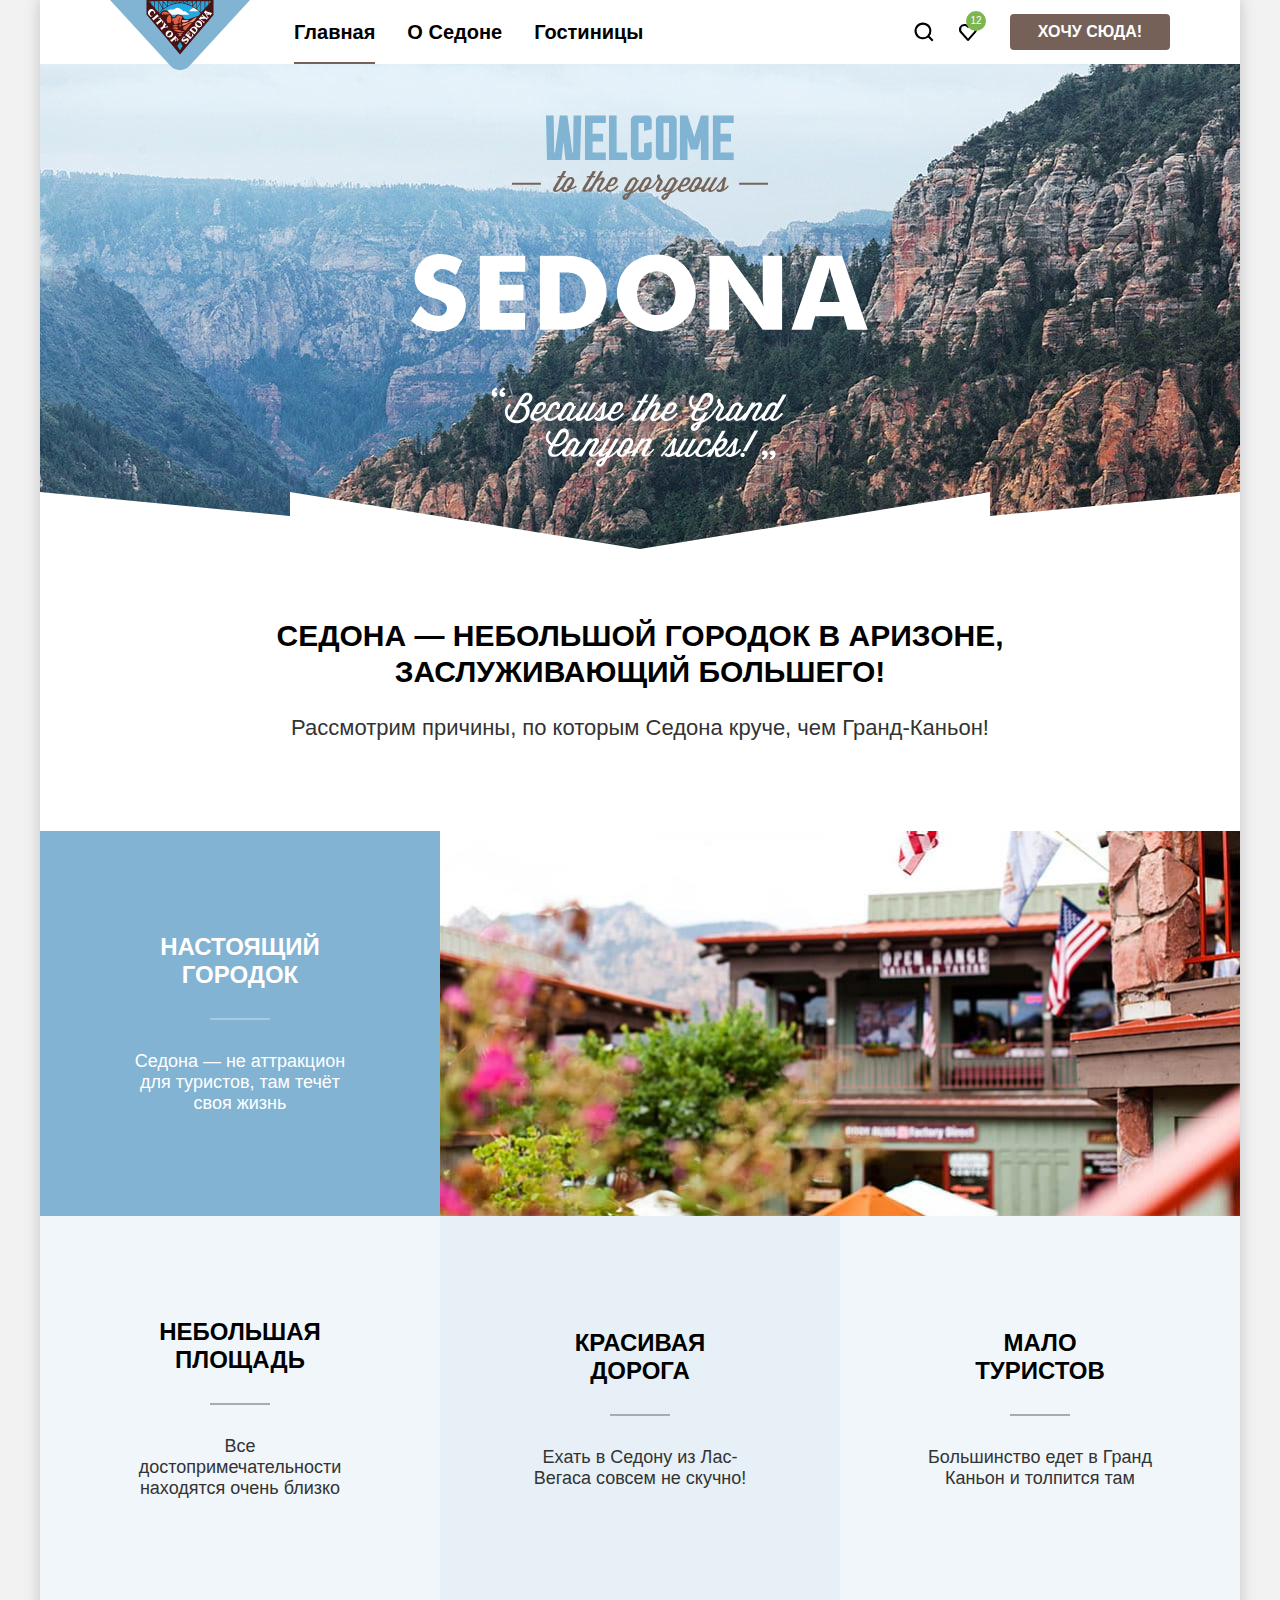
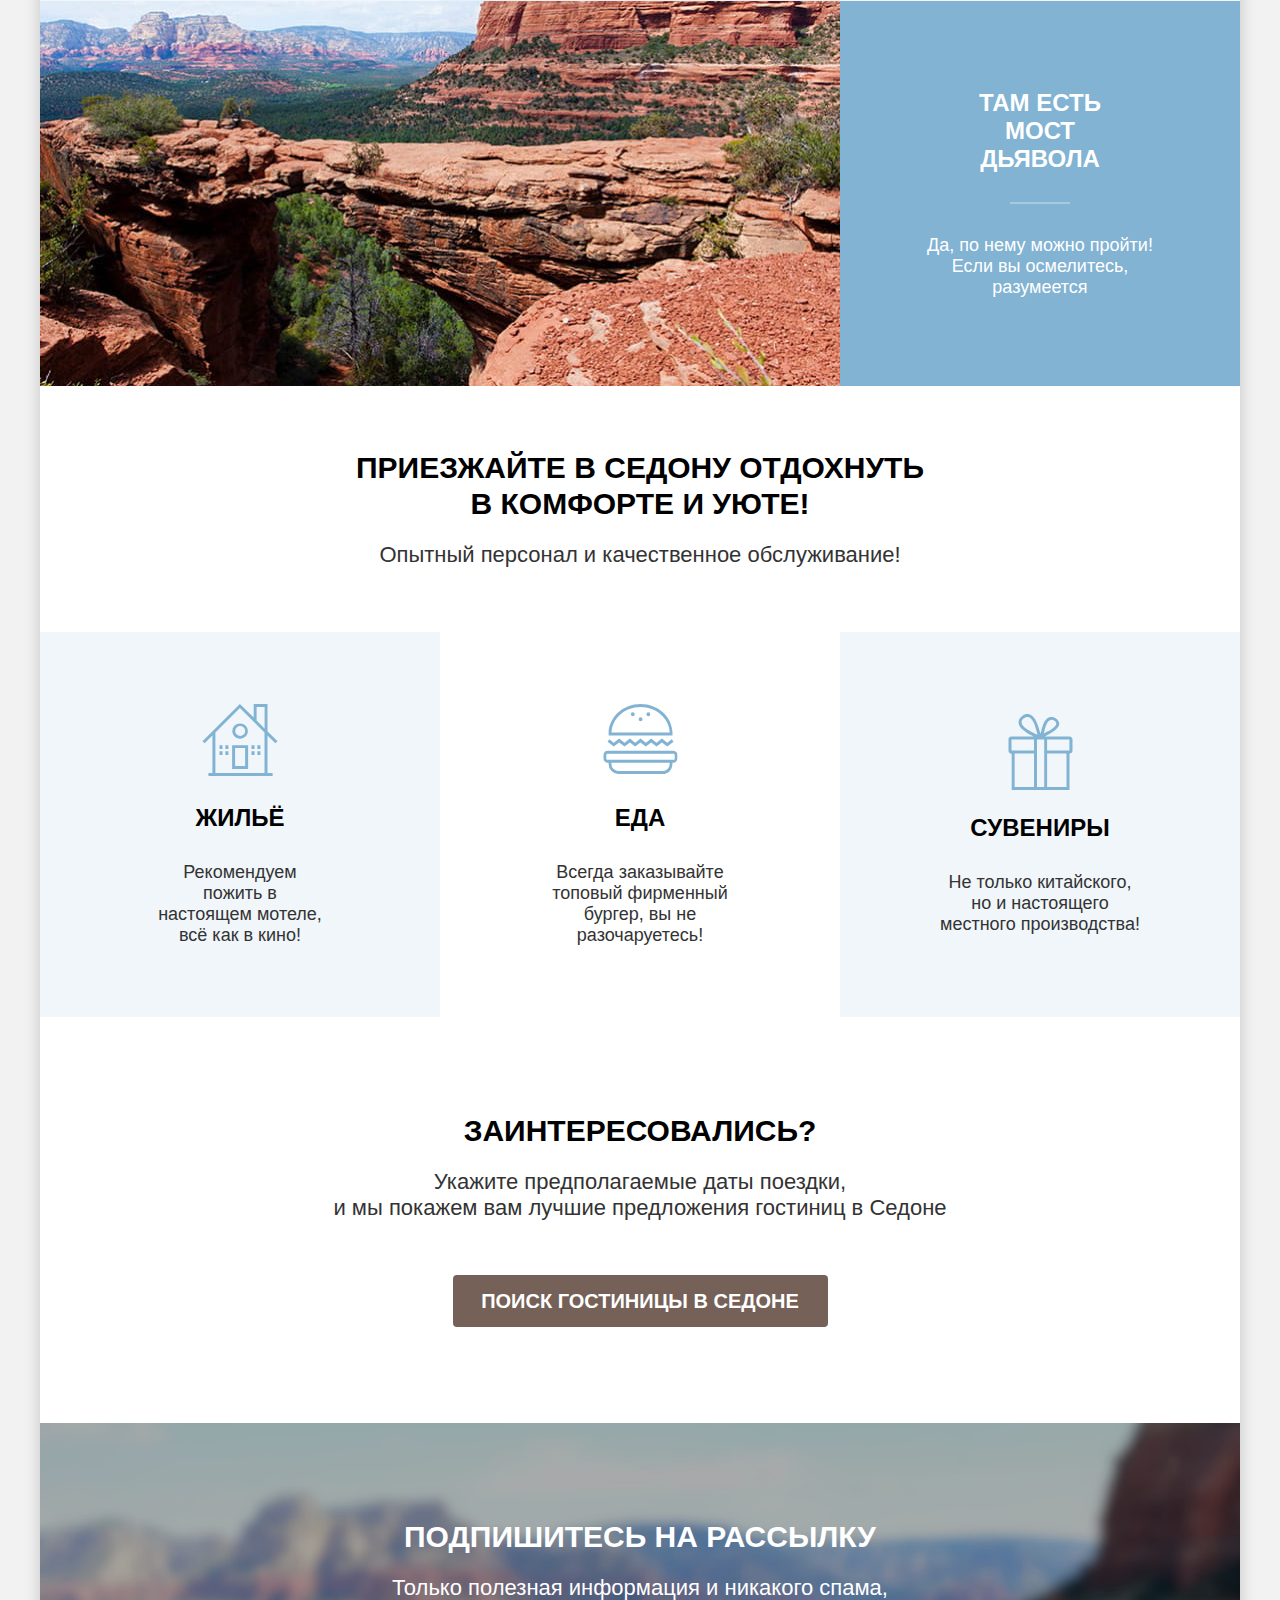
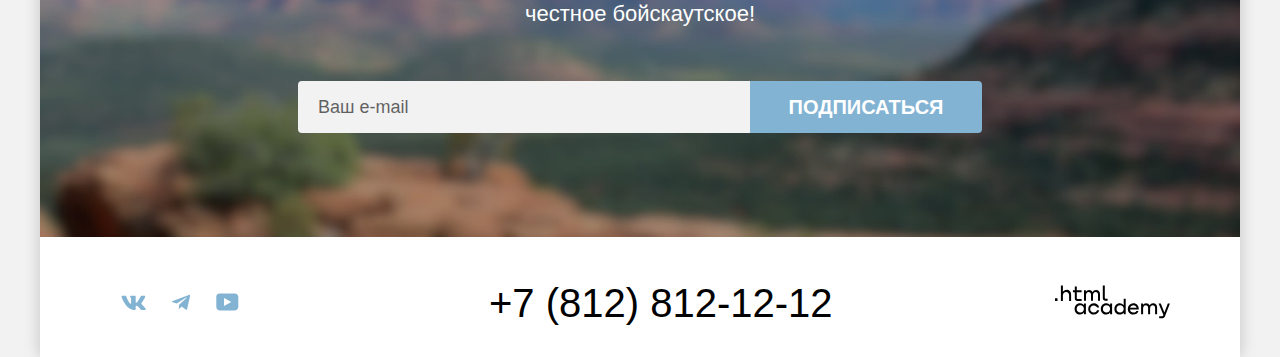
==== commit 7ea8a72c: "Добавляет object-fit изображениям" ====
--- a/index.html
+++ b/index.html
@@ -127,26 +127,28 @@
         </nav>
       </header>
       <main class="main-container main-index">
-        <h1 class="visually-hidden">Седона</h1>
-        <svg
-          class="main-logo"
-          width="458"
-          height="352"
-          aria-label="Welcome to the gorgeous Sedona, because the Grand Canyon sucks!"
-        >
-          <path
-            fill="#766458"
-            d="m152.3 56.1-2.8 4.9h-2.7l-.9 1.4h2.8l-6.1 10.4c-1.3 2.2-.4 4.2 2.1 4.2 1.8 0 3.7-1.3 5.6-3.1 0 3.8 5.3 4.5 8.6.5h.7c1.8 0 4.6-1.1 6.2-2.9-.2-.4-.7-.9-1.1-1l-.2.2a6.3 6.3 0 0 1-4.6 2.2l2.8-4.8c1.8-3.1.1-6.1-2.7-6.1-2.3 0-4.1.9-5.9 3.9l-1.5 2.6-1.2 2.1-.2.2c-2.2 2.5-4.3 4.5-5.6 4.5-.7 0-1-.5-.3-1.6l6.5-11.2h2.5l.7-1.5h-2.5l2.8-4.9h-3Zm7.5 7.8c1 .1 1.4 1.3.4 3l-2.2 3.7h-.1c-1 0-1.8.8-1.8 1.8 0 .4.1.7.3 1v.1c-1.4 2.4-4.9 2-3.1-1.1l2.3-3.9 1.5-2.4c.9-1.6 2-2.2 2.7-2.2Zm22-7.8L179 61h-2.7l-.9 1.4h2.8L172 72.8c-1.3 2.2-.4 4.2 2.1 4.2a7 7 0 0 0 3.9-1.6l-.8 1.3h3l4.6-7.9c4.6-5.8 6.7-5 5.4-2.8l-3.9 6.7c-1.3 2.2-.4 4.2 2.1 4.2 1.8 0 3.8-1.4 5.7-3.2.1 1.9 1.7 3.2 4.1 3.2 3.4 0 6.8-2.6 9.3-5.5-.2-.4-.7-.9-1.1-1l-.2.2c-2.2 2.5-5 4.5-7.1 4.5-1.9 0-3-1.1-1.6-3.6l.3-.5c1.9.8 5.6.4 7.9-3.4l.4-.7c1.6-2.8.1-4.8-2.4-4.8a6.6 6.6 0 0 0-5.7 3.4l-2.9 5-.2.2c-2.2 2.5-4.3 4.5-5.6 4.5-.7 0-1-.5-.4-1.6l4.4-7.5c1.3-2.3.1-3.9-1.6-3.9-1.3 0-2.7.7-4.2 2.3l4.8-8.3h-3l-8.4 14.4-.2.2c-2.2 2.5-4.3 4.5-5.6 4.5-.7 0-1-.5-.3-1.6l6.5-11.2h2.5l.9-1.4h-2.5l2.8-4.9-3.2-.1Zm21.3 8.2c1-.1 1.5.9.5 2.6l-.4.7c-1.4 2.4-3.4 2.4-4.5 2l1.9-3.4c.7-1.2 1.7-1.8 2.5-1.9Zm44.3-5.4c-1.7 1.5-1.9 3.2-.8 4.6l.3.3a74.8 74.8 0 0 1-5.1 6.7l-.2.2a6.3 6.3 0 0 1-4.6 2.2l2.8-4.8c1.8-3.1.1-6.1-2.7-6.1-2.3 0-4.1.9-5.9 3.9l-1.5 2.6-1.2 2.1-.2.2a20.4 20.4 0 0 1-7 5.7l6.8-11.4h-1.8c0-1.2-1.3-2.9-3.2-2.9-1.6 0-3.9 1.3-5.2 3.4l-4.2 7.2c-1.3 2.2-.4 4.2 2.1 4.2.8 0 1.9-.4 2.9-1l-.8 1.4c-4.1 1.2-6.6 2.9-6.6 5.1 0 2.9 4.4 3.5 6.6-.2l2.3-3.9c2.4-.7 4.8-2.1 7.2-4.5 0 3.8 5.3 4.6 8.6.5h.7c1.8 0 4.6-1.1 6.2-2.9l5-6.4.4.5c.4.5.5 1.1.2 1.7l-3.2 5.5c-1.3 2.2-.4 4.2 2.1 4.2 1.5 0 3.2-1 4.8-2.4-.1 1.4.9 2.4 2.6 2.4.8 0 1.9-.4 2.9-1l-.8 1.4c-4.1 1.2-6.6 2.9-6.6 5.1 0 2.9 4.4 3.5 6.6-.2l2.3-3.9c2.5-.8 4.9-2.2 7.4-4.6.1 1.9 1.7 3.2 4.1 3.2 2.5 0 4.9-1.4 7-3.2-.1 3.9 5.3 4.7 8.6.6h.7c.9 0 2.2-.3 3.4-.9-.8 2.1-.1 3.5 1.7 3.5 1.7 0 3.5-1.5 5-2.9-.3 1.6.7 2.9 2.6 2.9 2.5 0 5.4-2.6 7.9-5.5l4.3-5.4c-1.2 3.1-.6 8.7-3.4 8.7-1 0-1.4-1.1-1.4-1.1l-1.9 1s.6 2.4 3.3 2.4l.8-.1h.1c3.1-.4 6.1-2.8 8.4-5.4-.2-.5-.7-.9-1.1-1l-.2.2a21.7 21.7 0 0 1-3.6 3.2c1-2.8.8-7.2 2.6-11l-2.3-1.2a118 118 0 0 1-6.7 8.7l-.2.2c-2.2 2.5-4.3 4.5-5.6 4.5-.7 0-1-.5-.3-1.6l6.4-11.2h-3l-5.4 9.3c-2.3 2.1-4.1 3.2-4.6 3-.8-.3 0-1.4.4-2.1l5.9-10.2h-3l-4.7 8.1-.2.2a6.3 6.3 0 0 1-4.6 2.2l2.8-4.8c1.8-3.1.1-6.1-2.7-6.1-2.3 0-4.1.9-5.9 3.9l-1.5 2.6-1.2 2.1-.2.2c-2.2 2.5-5 4.5-7.1 4.5-1.9 0-3-1.1-1.6-3.6l.3-.5c1.9.8 5.6.4 7.9-3.4l.4-.7c1.6-2.8.1-4.8-2.4-4.8a6.6 6.6 0 0 0-5.7 3.4l-2.9 5-.2.2a20.4 20.4 0 0 1-7 5.7l6.8-11.4h-1.8c0-1.2-1.3-2.9-3.2-2.9-1.6 0-3.9 1.3-5.2 3.4l-2.9 4.9-.2.2c-2.2 2.5-4.3 4.5-5.6 4.5-.7 0-1-.5-.3-1.6l3-5.2c1-1.8.6-2.9-.4-4l-1.7-2c-.4-.5-.4-1.1.2-1.7l-1.9-1.9Zm-10.3 5c1 .1 1.5 1.3.4 3l-2.2 3.7h-.1c-1 0-1.8.8-1.8 1.8 0 .4.1.7.3 1v.1c-1.4 2.4-4.9 2-3.1-1.1l2.3-3.9 1.5-2.4c.9-1.6 1.9-2.2 2.7-2.2Zm50.2 0c1 .1 1.5 1.3.4 3l-2.2 3.7h-.1c-1 0-1.8.8-1.8 1.8 0 .4.1.7.3 1v.1c-1.4 2.4-4.9 2-3.1-1.1l2.3-3.9 1.5-2.4c.8-1.6 1.9-2.2 2.7-2.2Zm-11.7.4c1-.1 1.5.9.5 2.6l-.4.7c-1.5 2.4-3.4 2.4-4.5 2l1.9-3.4c.7-1.2 1.7-1.8 2.5-1.9Zm-52.4.2c1 0 1.7.9.8 2.4l-2.3 4c-1.8 2.9-3.7 4.3-4.9 4.3-.7 0-1-.5-.3-1.6l4.2-7.3c.7-1.2 1.7-1.8 2.5-1.8Zm38.9 0c1 0 1.7.9.8 2.4l-2.3 4c-1.8 2.9-3.7 4.3-4.9 4.3-.7 0-1-.5-.3-1.6l4.2-7.3c.7-1.2 1.7-1.8 2.5-1.8Zm-45.3 14.9-1.4 2.4c-.6 1.1-1.7.9-1.7.1 0-.7.8-1.6 3.1-2.5Zm38.9 0-1.4 2.4c-.6 1.1-1.7.9-1.7.1.1-.7.8-1.6 3.1-2.5ZM101 67.8h28.9v1.9H101v-1.9Zm227.1 0H357v1.9h-28.9v-1.9Z"
-          />
-          <path
-            fill="#81B3D3"
-            d="M322.7 37.4v7.7h-20.8V.4h20.8V8h-13.2v10.8H320v7.7h-10.5v10.9h13.2ZM289.9.4h7.6v44.7h-7.6v-22l-3 11.4h-7.4l-3-11.4v22h-7.6V.4h7.6l6.8 21.6L289.9.4ZM258 8h-5.5v29.3h5.5V8Zm3-7.6c2.5 0 4.7 2.1 4.7 4.7v35.3c0 2.6-2.2 4.7-4.7 4.7h-11.4a4.8 4.8 0 0 1-4.7-4.7V5.1c0-2.6 2.1-4.7 4.7-4.7H261Zm-28 28.2 7.7-1.8v13.6c0 2.6-2.2 4.7-4.7 4.7h-11.4a4.8 4.8 0 0 1-4.7-4.7V5.1c0-2.6 2.1-4.7 4.7-4.7H236c2.5 0 4.7 2.1 4.7 4.7v9.1L233 16V8h-5.5v29.3h5.5v-8.7Zm-16.8 8.8v7.7H198V.4h7.6v37h10.6Zm-21.4 0v7.7H174V.4h20.8V8h-13.2v10.8h10.5v7.7h-10.5v10.9h13.2ZM162.6.4h7.7L169 45.1h-14.5l-2-18.5-2 18.5H136L135 .4h7.6l.6 37h.8l4.8-37h7.6l4.9 37h.8l.5-37Z"
-          />
-          <path
-            fill="#fff"
-            d="m380.4 214.7 25.4-74H431l25.7 74h-20.2l-3.7-13.4h-28.6l-3.8 13.4h-20Zm35.7-52.1-7.5 24.5h20.1l-7.5-24.5-1.2-3.6-.8-3.8-.3-1.3-.2-1.3-.3 1.3-.2 1.3-.1.5-.1.3a41.8 41.8 0 0 1-1.9 6.6Zm-117.7 52.1v-74h19.5l27.9 38 2 3.5 2 3.6 1.4 3 1.4 2.9-.3-2.4-.2-2.4-.3-4.8-.1-5v-36.3h19.4v74h-19.4l-28.1-38.2a51.9 51.9 0 0 1-4.2-7.4l-1.4-2.9c-.4-.9-.7-1.9-1.2-2.8a85.6 85.6 0 0 1 1.2 14.7v36.5h-19.6Zm-88-54.9a36.7 36.7 0 0 1 14.9-15.1 40.8 40.8 0 0 1 22.7-5.1l2.9.2a42.2 42.2 0 0 1 16.6 6 40.1 40.1 0 0 1 17.3 32.8l-.1 2.4-.2 2.3a38.6 38.6 0 0 1-2.4 9.5 37.1 37.1 0 0 1-15.2 17.5 41.8 41.8 0 0 1-21.7 6.2l-1.6-.1h-1.5a42.2 42.2 0 0 1-15.3-4.3 37.5 37.5 0 0 1-15.3-14.5 38.5 38.5 0 0 1-5.6-19.7l.1-3c.1-1 .2-2.1.5-3.1.4-2 .9-4.1 1.6-6 .4-2.2 1.3-4.1 2.3-6Zm52.8 26.6.6-2.4.5-2.6.1-1.6.1-1.5-.1-1.4v-1.4c-.4-3.3-1.4-6.5-3-9.6a18 18 0 0 0-6.7-7.2l-2.3-1-2.3-.8a9 9 0 0 0-2.3-.3c-.8-.2-1.5-.2-2.3-.2-3.9 0-7.6 1.2-10.9 3.7a19.6 19.6 0 0 0-7 9.9l-.2.5v.5l-.6 2.2-.5 2.2-.2 1.6v2.4l.1.8c.2 4.1 1.5 8 3.7 11.7 2.3 3.6 5.5 6 9.5 7.2l1.4.5 1.5.2 1.4.2h1.4a18 18 0 0 0 11-3.6c3.3-2.6 5.7-5.9 7.1-10Zm-82.1 21.4a32.6 32.6 0 0 1-11.8 5.1 80 80 0 0 1-12.9 1.7l-3.7.1h-23.8v-74H154l3.6.1c4.2.2 8.3.8 12.3 1.7a31.3 31.3 0 0 1 21.4 17.1c2.4 5 3.8 10.1 4.1 15.3l.1 1.4v2.9a40.4 40.4 0 0 1-3.9 15.9c-2.4 5.1-6 9.4-10.5 12.7Zm-32.4-9.7.7.1h.8l.8.1h3.1l2.4-.2c2-.2 4-.5 5.9-1 1.9-.5 3.7-1.4 5.2-2.4 2.5-1.8 4.3-4.2 5.5-7.2 1.2-3.1 1.9-6.3 1.9-9.6v-.9l-.1-.9c-.2-2.9-.9-5.8-2.1-8.5-1.2-2.8-2.9-5-5.1-6.6a14.2 14.2 0 0 0-5.5-2.7c-2-.5-4-.7-6-.8h-7.5v40.6Zm-79.9 16.6v-74h45.4v16.1H88.6v13h24v15.8h-24v12.5h25.5v16.6H68.8ZM9.4 190.9l.1.2.2.1c2.1 2.3 4.5 4.5 7.1 6.5a16 16 0 0 0 9.1 3.1l.2.1h.3l.2.1h1.3l1-.2c1.2-.2 2.4-.7 3.5-1.4a6.8 6.8 0 0 0 2.7-2.6l.2-.5.2-.5.3-1.5.1-1.3c0-2.1-.9-3.8-2.8-5.2a21 21 0 0 0-5.8-3.4l-2.4-.7-2.2-.6h-.2l-.2-.1c-3.8-.9-7.4-2.4-10.7-4.4a16.6 16.6 0 0 1-6.9-8.9l-.7-2.4-.3-2.7v-3.4l.3-1.9c.2-1.6.6-3.1 1.2-4.6.5-1.5 1.2-2.9 2.1-4.2 2.5-4.1 5.7-7 9.5-8.8 3.9-1.8 8.1-2.7 12.3-2.7l3 .2 3.3.3a45.3 45.3 0 0 1 15.9 6.1l-6.4 14.3a56 56 0 0 0-6.6-4.1 15.9 15.9 0 0 0-7.5-1.7h-.9a9 9 0 0 0-5 2.4c-1.5 1.3-2.3 2.7-2.3 4.3v.7l.3.7c.2.5.4 1 .8 1.5L25 165a14 14 0 0 0 3.7 2l5.1 1.6a247 247 0 0 1 7.8 2.1c4.3 1.5 7.6 4.1 9.8 7.8 2.2 3.6 3.3 7.4 3.4 11.4v.6l-.1 1.4v1.3c-.5 4-1.8 7.9-3.9 11.5a22.1 22.1 0 0 1-8.5 8.4 29 29 0 0 1-8.3 2.6 36.8 36.8 0 0 1-6.9.7h-1.4A41.7 41.7 0 0 1 0 205.7l9.4-14.8ZM351 338l.2-.9.5-.8.8-.6 1.1-.2c.5 0 .9.1 1.3.3l1.1.7.6 1 .2 1.3c0 .9-.2 1.6-.5 2.4a5 5 0 0 1-1.3 1.9l-.8.7-.9.5-.7.4-.4.2-1.4-2 .8-.4.9-.5.7-.8c.2-.3.3-.6.3-1-.6 0-1.2-.2-1.7-.6-.6-.3-.8-.8-.8-1.6Zm7.8 0 .2-.9.5-.8.8-.6 1.1-.2c.5 0 .9.1 1.3.3l1.1.7.6 1 .2 1.3c0 .8-.1 1.6-.5 2.4a5 5 0 0 1-1.3 1.9l-.8.7a4 4 0 0 1-.9.5l-.7.4-.4.2-1.3-2 .8-.4.9-.5.7-.8c.2-.3.3-.6.3-1-.6 0-1.2-.2-1.7-.6-.7-.3-.9-.8-.9-1.6ZM94.2 279.3l-.2.9-.5.8a2.7 2.7 0 0 1-3.2.5l-1.1-.7c-.3-.3-.5-.7-.6-1l-.2-1.3c0-.9.2-1.6.5-2.4a5 5 0 0 1 1.3-1.9 5 5 0 0 1 1.7-1.2l.7-.4.4-.2 1.3 2-.8.4-.9.5-.7.8c-.2.3-.3.6-.3 1 .7 0 1.2.2 1.7.6.7.4.9.9.9 1.6Zm-7.8 0c0 .6-.2 1.2-.7 1.7l-.8.6-1.1.2a3 3 0 0 1-1.3-.3l-1.1-.7c-.3-.3-.5-.7-.6-1l-.2-1.3c0-.9.2-1.6.5-2.4a5 5 0 0 1 1.3-1.9l.8-.7.9-.5.7-.4.4-.2 1.3 2-.8.4-.9.5-.7.8c-.2.3-.3.6-.3 1 .7 0 1.2.2 1.7.6.6.4.9.9.9 1.6Zm245.3 56.9h3.8l11.8-20.6h-3.8l-11.8 20.6Zm-.1 1.5c-1.2 0-2.2 1-2.2 2.2 0 1.2.9 2.2 2.2 2.2 1.2 0 2.2-.9 2.2-2.2 0-1.3-1-2.2-2.2-2.2Zm-26.4-5.5 1.1-1.9c4.4-6.1 7.3-4.4 6-2.1l-1.8 3.1c-1.1 1.9-4.5 3.3-5.3.9Zm25.1 2.9c-.2-.6-.9-1.2-1.4-1.3l-.3.3a25 25 0 0 1-4.5 4.1c1.2-3.6.9-9.1 3.3-14l-2.8-1.5c-1.6 2.1-5 7.1-8.4 11.1l-.3.3c-2.7 3.2-5.4 5.7-7 5.7-.8 0-1.6-.8-1.6-2.5v-1.6c2.7.3 5.5-1.4 7.2-4.5l1-1.7c3.5-6-2.2-8-6.1-4.5l5.4-9.3H311l-10.8 18.7-.7-.5-.3.3c-2.7 3.2-6.2 5.7-8.9 5.7-2.3 0-3.7-1.5-2-4.5l3.9-6.8c2.2-3.7 6-3.1 3.8.8l-.5.9h3.1l.5-.9c2-3.5.1-6.1-3-6.1s-5.5 1.6-7.1 4.4l-3.7 6.4-.2-.1-.3.3c-2.7 3.2-5.4 5.7-7 5.7-.8 0-1.3-.6-.4-2.1l8.1-14.1h-3.8l-6.7 11.7c-2.9 2.6-5.1 4.1-5.8 3.7-.9-.4 0-1.8.5-2.6l7.4-12.9h-3.8l-7.3 12.7c-.8.7-2.4 1.4-3.2 1.9 1.2-3.6.9-9.1 3.3-14l-2.8-1.5c-1.6 2.1-10.3 13.7-13.7 17.7.3.5.9.9 1.4 1.3l10.7-13.5c-1.5 3.9-.7 11-4.3 11-1.3 0-1.8-1.4-1.8-1.4l-2.4 1.2s.7 3 4.1 3l1.1-.1h.1c1.9-.3 4.6-1.1 6.4-2.4 0 1.5.9 2.5 2.5 2.5 2.1 0 4.4-1.9 6.2-3.6-.4 2 .8 3.6 3.2 3.6 2.3 0 5-1.9 7.4-4.4 0 2.5 2 4.4 5.1 4.4 3.1 0 6.1-1.7 8.7-4l-2.1 3.7h3.8l4.3-7.5v3c0 3.2.6 4.9 3.7 4.9s6.7-3.3 9.8-7c2.1-2.5 4-5.1 5.4-6.9-1.5 3.9-.7 11-4.3 11-1.3 0-1.8-1.4-1.8-1.4l-2.4 1.2s.7 3 4.1 3l1.1-.1h.1c4-.5 7.8-3.6 10.6-6.9ZM215.7 334h-.2c-1.2 0-2.2 1-2.2 2.3 0 .5.1.9.4 1.3v.1c-1.8 3-6.1 2.5-3.9-1.5l2.9-5 1.8-3.1c2.7-4.5 6.3-2.7 4 1.2l-2.8 4.7Zm-25.4 14.2c-.8 1.4-2.1 1.2-2.1.2s.9-2.1 3.8-3.2l-1.7 3Zm-28.8-13.8c-2.3 3.6-4.5 5.3-6.1 5.3-.8 0-1.3-.6-.4-2.1l5.3-9.2c2-3.5 6.1-2.6 4.2.8l-3 5.2Zm-12-14.7c1.1-1.9 2.4-2.8 3.4-2.8 1.4 0 2.1.9 2.1 2.3 0 3.5-4.4 10.8-10.2 9.9h-.8l5.5-9.4Zm92.8 14.1-.3.3c-2.7 3.2-5.4 5.7-7 5.7-.8 0-1.3-.6-.4-2.1l5.4-9.6c1.6-2.9.1-4.9-2-4.9-1.6 0-3.3.9-5.2 2.8l1.4-2.5h-3.8l-6.1 10.5-.5-.3-.3.3a7.8 7.8 0 0 1-5.7 2.8l3.6-6.1c2.3-4 .2-7.7-3.4-7.7-2.9 0-5.2 1.2-7.3 4.9l-1.9 3.2-1.6 2.8-.3-.2-.3.3a25.2 25.2 0 0 1-8.8 7.2l10.4-17.7h-3.8l-6.7 11.6c-2.9 2.7-5.2 4.2-5.9 3.9-.9-.4 0-1.8.5-2.6l7.4-12.9h-3.8l-6 10.4-.3-.2-.3.3c-2.7 3.2-5.4 5.7-7 5.7-.8 0-1.3-.6-.4-2.1l5.4-9.6c1.6-2.9.1-4.9-2-4.9-1.6 0-3.3.9-5.2 2.8l1.4-2.5h-3.8l-6 10.4-.4-.2-.3.3c-2.7 3.2-5.4 5.7-7 5.7-.8 0-1.3-.6-.4-2.1l6.1-10.7h-2.1c.1-1.6-1.5-3.8-4-3.8-2 0-4.9 1.6-6.5 4.4l-3.9 6.7-.8-.5-.3.3c-2.7 3.2-4.8 5.7-8.6 5.7-2.6 0-4.1-2.6-1.9-6.4l1.1-1.9 2.1.2c4 0 8.6-2.1 11.6-7.3a10 10 0 0 0 1.5-5.1c0-3.4-2.2-5.6-5-5.6-2.1 0-4.5 1.5-6.2 4.4l-5.9 10.1a6.2 6.2 0 0 1-3.4-5.4c0-1.7.8-3.5 2.4-4.8l-1.2-2.2a8.5 8.5 0 0 0-3.9 7c0 3 1.7 5.9 4.8 7.5l-1.1 2c-2.7 4.6-1.1 9.7 4.2 9.7 4.2 0 6.1-1.9 8.7-4.4-.8 2.4.4 4.4 3 4.4 1.5 0 3.4-1 5.2-2.5.2 1.5 1.3 2.5 3.3 2.5 1.8 0 3.8-1.1 5.7-2.8l-1.4 2.4h3.8l5.8-10.1c5.8-7.2 8.4-6.3 6.7-3.5l-4.9 8.5c-1.6 2.8-.5 5.4 2.6 5.4 2 0 4.3-1.4 6.4-3.4-.5 2.1.5 3.4 2.4 3.4 1.8 0 3.9-1.5 5.6-3l-2.1 3.6c-5.1 1.5-8.3 3.6-8.3 6.5 0 3.6 5.6 4.4 8.3-.3l2.9-5c3.2-1 6.3-3 9.5-6.2-.5 5.3 6.5 6.5 10.7 1.1h.8c1.4 0 3.2-.5 4.9-1.5l-2.5 4.4h3.8l5.8-10.1c5.8-7.2 8.4-6.3 6.7-3.5l-4.9 8.5c-1.6 2.8-.5 5.4 2.6 5.4s6.7-3.3 9.8-7c-.1 0-.7-.6-1.2-.8Zm118.6-35.6c-2.3 3.7-4.6 5.5-6.2 5.5-.8 0-1.3-.6-.4-2.1l5.3-9.2c2-3.5 6.1-2.6 4.2.8l-2.9 5Zm-36.2.2c-2.3 3.6-4.5 5.3-6.1 5.3-.8 0-1.3-.6-.4-2.1l5.3-9.2c2-3.5 6.1-2.6 4.2.8l-3 5.2Zm-39.9 13.8c-.8 1.4-2.1 1.2-2.1.2s.9-2.1 3.8-3.2l-1.7 3Zm8-28.5c1.1-1.9 2.4-2.8 3.4-2.8 6 0 1.5 14.4-8.1 12.2h-.8l5.5-9.4Zm77.7 14.1-.3.3c-2.7 3.2-5.4 5.7-7 5.7-.8 0-1.3-.6-.4-2.1l12.8-22.1h-3.8l-5.6 9.6c-.7-1.1-1.9-2-3.5-2-2 0-4.9 1.6-6.5 4.4l-3.7 6.4-.2-.1-.3.3c-2.7 3.2-5 5.7-6.7 5.7-.8 0-1.3-.6-.4-2.1l5.5-9.6c1.6-2.9.1-4.9-2-4.9-1.6 0-3.3.9-5.2 2.8l1.4-2.5h-3.8l-6 10.4-.4-.2-.3.3c-2.7 3.2-5.4 5.7-7 5.7-.8 0-1.3-.6-.4-2.1l6.1-10.7h-2.1c.1-1.6-1.5-3.8-4-3.8-2 0-4.9 1.6-6.5 4.4l-3.7 6.3-.2.2c-2.7 3.2-5.8 5.7-7.4 5.7-.8 0-1.3-.6-.4-2.1l3.8-6.6c1.3-2.3.7-3.6-.5-5.1l-2.1-2.5c-.5-.7-.5-1.5.2-2.2l-2-2.1c-2.1 1.9-2.3 4.1-1 5.8l.3.4c-1.7 2.4-3.9 5.6-6.4 8.5l.3.3a25.9 25.9 0 0 1-8.7 7.2l4.8-8.2h-3.8l-.4.7c-2 3.5-4.3 6-7.2 6-2.6 0-3-2.6-.8-6.4l1.1-1.9 2.1.2c13.4 0 19.9-18 8.1-18-2.1 0-4.5 1.5-6.2 4.4l-5.9 10.1a6.2 6.2 0 0 1-3.4-5.4c0-1.7.8-3.5 2.4-4.8l-1.2-2.2a8.5 8.5 0 0 0-3.9 7c0 3 1.7 5.9 4.8 7.5l-1.1 2c-2.7 4.6-2.2 9.7 3.2 9.7 1.6 0 2.9-.5 4.1-1.2l-1 1.7c-5.1 1.6-8.3 3.6-8.3 6.5 0 3.6 5.6 4.4 8.3-.3l2.9-5c3.9-1.2 7.8-3.9 11.9-8.7l-.2-.4c1.7-2 3.1-3.9 6-7.7l.5.6c.5.6.7 1.4.2 2.1l-4 6.9c-1.6 2.8-.5 5.4 2.6 5.4 1.9 0 4.3-1.2 6.4-3 0 1.7 1.1 3 3.3 3 1.5 0 3.4-1 5.2-2.5.2 1.5 1.3 2.5 3.3 2.5 1.8 0 3.8-1.1 5.7-2.8l-1.4 2.4h3.8l5.8-10.1c5.8-7.2 8.4-6.3 6.7-3.5l-4.9 8.5c-1.6 2.8-.5 5.4 2.6 5.4 2 0 3.8-1.4 6-3.3-.2 1.9 1 3.3 3.3 3.3 1.5 0 3.4-1 5.2-2.5.2 1.5 1.3 2.5 3.3 2.5 3.1 0 6.7-3.3 9.8-7-.5-.3-1.1-.9-1.6-1.1Zm-112.3-5.3c2.2-3.7 6-3.1 3.8.8l-.5.9c-1.8 3.1-4.3 3-5.7 2.5l2.4-4.2Zm-3 13.6c4.3 0 8.5-3.3 11.7-7-.3-.5-.9-1.1-1.4-1.3l-.3.3c-2.7 3.2-6.2 5.7-8.9 5.7-2.3 0-3.7-1.5-2-4.5l.4-.7c2.4 1 7 .5 9.8-4.4l.5-.9c2-3.5.1-6.1-3-6.1a8 8 0 0 0-7.1 4.4l-3.7 6.3-.1-.1-.3.3c-2.7 3.2-5.4 5.7-7 5.7-.8 0-1.3-.6-.4-2.1l5.4-9.6c1.6-2.9.1-4.9-2-4.9-1.6 0-3.4.9-5.3 2.9l6-10.5h-3.8L233 298.1l-.4-.3-.3.3c-2.7 3.2-5.4 5.7-7 5.7-.8 0-1.3-.6-.4-2.1l8.1-14.1h3.1l1.1-1.8h-3.1l3.6-6.2h-3.8l-3.6 6.2h-3.4l-1.1 1.8h3.4l-7.6 13.2c-1.6 2.8-.5 5.4 2.6 5.4 1.9 0 3.9-1.2 5.9-3l-1.5 2.6h3.8l5.7-10c5.8-7.3 8.4-6.4 6.8-3.6l-4.9 8.5c-1.6 2.8-.5 5.4 2.6 5.4 2.3 0 4.8-1.8 7.3-4.2.2 2.4 2.2 4.2 5.3 4.2Zm-127.5-13.6c2.2-3.7 6-3.1 3.8.8l-.5.9c-1.8 3.1-4.3 3-5.7 2.5l2.4-4.2Zm23.1 9.2 5.3-9.2c2-3.5 6.1-2.6 4.2.8l-2.9 5.2c-2.3 3.6-4.5 5.3-6.1 5.3-.9-.1-1.4-.6-.5-2.1Zm54-9.2c2.2-3.7 6-3.1 3.8.8l-.5.9c-1.8 3.1-4.2 3-5.7 2.5l2.4-4.2ZM147 302c-.6 2.2.6 4.1 3.1 4.1 1.5 0 3.4-1 5.2-2.5.2 1.5 1.3 2.5 3.3 2.5 2 0 4.2-1.4 6.4-3.3-.4 2 .5 3.3 2.4 3.3 2.1 0 4.4-1.9 6.2-3.6-.4 2 .8 3.6 3.2 3.6 3.1 0 6.7-3.3 9.8-7l-.1-.2c2.1-2.4 3.9-5 5.2-6.8-1.5 3.9-.7 11-4.3 11-1.3 0-1.8-1.4-1.8-1.4l-2.4 1.2s.7 3.1 4.1 3.1l1.1-.1h.1c2.8-.4 5.5-2.1 7.9-4.2.1 2.5 2 4.3 5.1 4.3 4.3 0 8.5-3.3 11.7-7-.3-.5-.9-1.1-1.4-1.3l-.3.3c-2.7 3.2-6.2 5.7-8.9 5.7-2.3 0-3.7-1.5-2-4.5l.4-.7c2.4 1 7 .5 9.8-4.4l.5-.9c2-3.5.1-6.1-3-6.1s-5.5 1.6-7.1 4.4l-3.7 6.3h-.1l-.3.3a25 25 0 0 1-4.5 4.1c1.2-3.6.9-9.1 3.3-14l-2.8-1.5c-1.6 2.1-5 7.1-8.4 11.1l.1.1-.1.2c-2.7 3.2-5.4 5.7-7 5.7-.8 0-1.3-.6-.4-2.1l8.1-14.1h-3.8l-6.7 11.7c-2.9 2.6-5.1 4.1-5.8 3.7-.9-.4 0-1.8.5-2.6l7.4-12.9h-3.8l-6 10.4-.3-.2-.3.3c-2.7 3.2-5.4 5.7-7 5.7-.8 0-1.3-.6-.4-2.1l6.1-10.7h-2.1c.1-1.6-1.5-3.8-4-3.8-2 0-4.9 1.6-6.5 4.4l-3.8 6.6-.6-.4-.3.3c-2.7 3.2-5.9 5.7-8.5 5.7-2.3 0-3.7-1.5-2-4.5l3.9-6.8c2.2-3.7 6-3.1 3.8.8l-.5.9h3.1l.5-.9c2-3.5.1-6.1-3-6.1s-5.1 1.6-6.7 4.4l-3.8 6.4-.3-.2-.3.3c-2.7 3.2-5.9 5.7-8.6 5.7-2.3 0-3.7-1.5-2-4.5l.4-.7c2.4 1 7 .5 9.8-4.4l.5-.9c2-3.5.1-6.1-3-6.1s-5.5 1.6-7.1 4.4l-4 6.8c-2.4 4-.3 7.7 4.1 7.7 3.3 0 6-2 8.8-4.6-.1 2.6 1.9 4.6 5.1 4.6 3.4.1 6.1-1.7 8.8-4Zm-36.9-14 3.1-5.2c2.8-4.8 6.3-2 4.4 1.6-1.5 2.7-3.6 3.6-7.5 3.6Zm-4.1 17.3c-2.3 0-4-.5-5.4-1.3.7-.8 1.3-1.7 1.9-2.7l6.4-11 1 .1c8.8 1.8 5.3 14.9-3.9 14.9Zm9.4-15.5c7.6-2.6 8.2-12.1.7-12.1-2.1 0-4.5 1.5-6.2 4.4l-10.2 17.6a8 8 0 0 1-1.5 2.1c-2.6-3.6-1.9-9 1.8-11.3l-1.5-1.9c-7.9 5-5.6 19.6 7.6 19.6 11.3 0 16.5-13.6 9.3-18.4Z"
-          />
-        </svg>
+        <div class="main-logo-wrapper">
+          <h1 class="visually-hidden">Седона</h1>
+          <svg
+            class="main-logo"
+            width="458"
+            height="352"
+            aria-label="Welcome to the gorgeous Sedona, because the Grand Canyon sucks!"
+          >
+            <path
+              fill="#766458"
+              d="m152.3 56.1-2.8 4.9h-2.7l-.9 1.4h2.8l-6.1 10.4c-1.3 2.2-.4 4.2 2.1 4.2 1.8 0 3.7-1.3 5.6-3.1 0 3.8 5.3 4.5 8.6.5h.7c1.8 0 4.6-1.1 6.2-2.9-.2-.4-.7-.9-1.1-1l-.2.2a6.3 6.3 0 0 1-4.6 2.2l2.8-4.8c1.8-3.1.1-6.1-2.7-6.1-2.3 0-4.1.9-5.9 3.9l-1.5 2.6-1.2 2.1-.2.2c-2.2 2.5-4.3 4.5-5.6 4.5-.7 0-1-.5-.3-1.6l6.5-11.2h2.5l.7-1.5h-2.5l2.8-4.9h-3Zm7.5 7.8c1 .1 1.4 1.3.4 3l-2.2 3.7h-.1c-1 0-1.8.8-1.8 1.8 0 .4.1.7.3 1v.1c-1.4 2.4-4.9 2-3.1-1.1l2.3-3.9 1.5-2.4c.9-1.6 2-2.2 2.7-2.2Zm22-7.8L179 61h-2.7l-.9 1.4h2.8L172 72.8c-1.3 2.2-.4 4.2 2.1 4.2a7 7 0 0 0 3.9-1.6l-.8 1.3h3l4.6-7.9c4.6-5.8 6.7-5 5.4-2.8l-3.9 6.7c-1.3 2.2-.4 4.2 2.1 4.2 1.8 0 3.8-1.4 5.7-3.2.1 1.9 1.7 3.2 4.1 3.2 3.4 0 6.8-2.6 9.3-5.5-.2-.4-.7-.9-1.1-1l-.2.2c-2.2 2.5-5 4.5-7.1 4.5-1.9 0-3-1.1-1.6-3.6l.3-.5c1.9.8 5.6.4 7.9-3.4l.4-.7c1.6-2.8.1-4.8-2.4-4.8a6.6 6.6 0 0 0-5.7 3.4l-2.9 5-.2.2c-2.2 2.5-4.3 4.5-5.6 4.5-.7 0-1-.5-.4-1.6l4.4-7.5c1.3-2.3.1-3.9-1.6-3.9-1.3 0-2.7.7-4.2 2.3l4.8-8.3h-3l-8.4 14.4-.2.2c-2.2 2.5-4.3 4.5-5.6 4.5-.7 0-1-.5-.3-1.6l6.5-11.2h2.5l.9-1.4h-2.5l2.8-4.9-3.2-.1Zm21.3 8.2c1-.1 1.5.9.5 2.6l-.4.7c-1.4 2.4-3.4 2.4-4.5 2l1.9-3.4c.7-1.2 1.7-1.8 2.5-1.9Zm44.3-5.4c-1.7 1.5-1.9 3.2-.8 4.6l.3.3a74.8 74.8 0 0 1-5.1 6.7l-.2.2a6.3 6.3 0 0 1-4.6 2.2l2.8-4.8c1.8-3.1.1-6.1-2.7-6.1-2.3 0-4.1.9-5.9 3.9l-1.5 2.6-1.2 2.1-.2.2a20.4 20.4 0 0 1-7 5.7l6.8-11.4h-1.8c0-1.2-1.3-2.9-3.2-2.9-1.6 0-3.9 1.3-5.2 3.4l-4.2 7.2c-1.3 2.2-.4 4.2 2.1 4.2.8 0 1.9-.4 2.9-1l-.8 1.4c-4.1 1.2-6.6 2.9-6.6 5.1 0 2.9 4.4 3.5 6.6-.2l2.3-3.9c2.4-.7 4.8-2.1 7.2-4.5 0 3.8 5.3 4.6 8.6.5h.7c1.8 0 4.6-1.1 6.2-2.9l5-6.4.4.5c.4.5.5 1.1.2 1.7l-3.2 5.5c-1.3 2.2-.4 4.2 2.1 4.2 1.5 0 3.2-1 4.8-2.4-.1 1.4.9 2.4 2.6 2.4.8 0 1.9-.4 2.9-1l-.8 1.4c-4.1 1.2-6.6 2.9-6.6 5.1 0 2.9 4.4 3.5 6.6-.2l2.3-3.9c2.5-.8 4.9-2.2 7.4-4.6.1 1.9 1.7 3.2 4.1 3.2 2.5 0 4.9-1.4 7-3.2-.1 3.9 5.3 4.7 8.6.6h.7c.9 0 2.2-.3 3.4-.9-.8 2.1-.1 3.5 1.7 3.5 1.7 0 3.5-1.5 5-2.9-.3 1.6.7 2.9 2.6 2.9 2.5 0 5.4-2.6 7.9-5.5l4.3-5.4c-1.2 3.1-.6 8.7-3.4 8.7-1 0-1.4-1.1-1.4-1.1l-1.9 1s.6 2.4 3.3 2.4l.8-.1h.1c3.1-.4 6.1-2.8 8.4-5.4-.2-.5-.7-.9-1.1-1l-.2.2a21.7 21.7 0 0 1-3.6 3.2c1-2.8.8-7.2 2.6-11l-2.3-1.2a118 118 0 0 1-6.7 8.7l-.2.2c-2.2 2.5-4.3 4.5-5.6 4.5-.7 0-1-.5-.3-1.6l6.4-11.2h-3l-5.4 9.3c-2.3 2.1-4.1 3.2-4.6 3-.8-.3 0-1.4.4-2.1l5.9-10.2h-3l-4.7 8.1-.2.2a6.3 6.3 0 0 1-4.6 2.2l2.8-4.8c1.8-3.1.1-6.1-2.7-6.1-2.3 0-4.1.9-5.9 3.9l-1.5 2.6-1.2 2.1-.2.2c-2.2 2.5-5 4.5-7.1 4.5-1.9 0-3-1.1-1.6-3.6l.3-.5c1.9.8 5.6.4 7.9-3.4l.4-.7c1.6-2.8.1-4.8-2.4-4.8a6.6 6.6 0 0 0-5.7 3.4l-2.9 5-.2.2a20.4 20.4 0 0 1-7 5.7l6.8-11.4h-1.8c0-1.2-1.3-2.9-3.2-2.9-1.6 0-3.9 1.3-5.2 3.4l-2.9 4.9-.2.2c-2.2 2.5-4.3 4.5-5.6 4.5-.7 0-1-.5-.3-1.6l3-5.2c1-1.8.6-2.9-.4-4l-1.7-2c-.4-.5-.4-1.1.2-1.7l-1.9-1.9Zm-10.3 5c1 .1 1.5 1.3.4 3l-2.2 3.7h-.1c-1 0-1.8.8-1.8 1.8 0 .4.1.7.3 1v.1c-1.4 2.4-4.9 2-3.1-1.1l2.3-3.9 1.5-2.4c.9-1.6 1.9-2.2 2.7-2.2Zm50.2 0c1 .1 1.5 1.3.4 3l-2.2 3.7h-.1c-1 0-1.8.8-1.8 1.8 0 .4.1.7.3 1v.1c-1.4 2.4-4.9 2-3.1-1.1l2.3-3.9 1.5-2.4c.8-1.6 1.9-2.2 2.7-2.2Zm-11.7.4c1-.1 1.5.9.5 2.6l-.4.7c-1.5 2.4-3.4 2.4-4.5 2l1.9-3.4c.7-1.2 1.7-1.8 2.5-1.9Zm-52.4.2c1 0 1.7.9.8 2.4l-2.3 4c-1.8 2.9-3.7 4.3-4.9 4.3-.7 0-1-.5-.3-1.6l4.2-7.3c.7-1.2 1.7-1.8 2.5-1.8Zm38.9 0c1 0 1.7.9.8 2.4l-2.3 4c-1.8 2.9-3.7 4.3-4.9 4.3-.7 0-1-.5-.3-1.6l4.2-7.3c.7-1.2 1.7-1.8 2.5-1.8Zm-45.3 14.9-1.4 2.4c-.6 1.1-1.7.9-1.7.1 0-.7.8-1.6 3.1-2.5Zm38.9 0-1.4 2.4c-.6 1.1-1.7.9-1.7.1.1-.7.8-1.6 3.1-2.5ZM101 67.8h28.9v1.9H101v-1.9Zm227.1 0H357v1.9h-28.9v-1.9Z"
+            />
+            <path
+              fill="#81B3D3"
+              d="M322.7 37.4v7.7h-20.8V.4h20.8V8h-13.2v10.8H320v7.7h-10.5v10.9h13.2ZM289.9.4h7.6v44.7h-7.6v-22l-3 11.4h-7.4l-3-11.4v22h-7.6V.4h7.6l6.8 21.6L289.9.4ZM258 8h-5.5v29.3h5.5V8Zm3-7.6c2.5 0 4.7 2.1 4.7 4.7v35.3c0 2.6-2.2 4.7-4.7 4.7h-11.4a4.8 4.8 0 0 1-4.7-4.7V5.1c0-2.6 2.1-4.7 4.7-4.7H261Zm-28 28.2 7.7-1.8v13.6c0 2.6-2.2 4.7-4.7 4.7h-11.4a4.8 4.8 0 0 1-4.7-4.7V5.1c0-2.6 2.1-4.7 4.7-4.7H236c2.5 0 4.7 2.1 4.7 4.7v9.1L233 16V8h-5.5v29.3h5.5v-8.7Zm-16.8 8.8v7.7H198V.4h7.6v37h10.6Zm-21.4 0v7.7H174V.4h20.8V8h-13.2v10.8h10.5v7.7h-10.5v10.9h13.2ZM162.6.4h7.7L169 45.1h-14.5l-2-18.5-2 18.5H136L135 .4h7.6l.6 37h.8l4.8-37h7.6l4.9 37h.8l.5-37Z"
+            />
+            <path
+              fill="#fff"
+              d="m380.4 214.7 25.4-74H431l25.7 74h-20.2l-3.7-13.4h-28.6l-3.8 13.4h-20Zm35.7-52.1-7.5 24.5h20.1l-7.5-24.5-1.2-3.6-.8-3.8-.3-1.3-.2-1.3-.3 1.3-.2 1.3-.1.5-.1.3a41.8 41.8 0 0 1-1.9 6.6Zm-117.7 52.1v-74h19.5l27.9 38 2 3.5 2 3.6 1.4 3 1.4 2.9-.3-2.4-.2-2.4-.3-4.8-.1-5v-36.3h19.4v74h-19.4l-28.1-38.2a51.9 51.9 0 0 1-4.2-7.4l-1.4-2.9c-.4-.9-.7-1.9-1.2-2.8a85.6 85.6 0 0 1 1.2 14.7v36.5h-19.6Zm-88-54.9a36.7 36.7 0 0 1 14.9-15.1 40.8 40.8 0 0 1 22.7-5.1l2.9.2a42.2 42.2 0 0 1 16.6 6 40.1 40.1 0 0 1 17.3 32.8l-.1 2.4-.2 2.3a38.6 38.6 0 0 1-2.4 9.5 37.1 37.1 0 0 1-15.2 17.5 41.8 41.8 0 0 1-21.7 6.2l-1.6-.1h-1.5a42.2 42.2 0 0 1-15.3-4.3 37.5 37.5 0 0 1-15.3-14.5 38.5 38.5 0 0 1-5.6-19.7l.1-3c.1-1 .2-2.1.5-3.1.4-2 .9-4.1 1.6-6 .4-2.2 1.3-4.1 2.3-6Zm52.8 26.6.6-2.4.5-2.6.1-1.6.1-1.5-.1-1.4v-1.4c-.4-3.3-1.4-6.5-3-9.6a18 18 0 0 0-6.7-7.2l-2.3-1-2.3-.8a9 9 0 0 0-2.3-.3c-.8-.2-1.5-.2-2.3-.2-3.9 0-7.6 1.2-10.9 3.7a19.6 19.6 0 0 0-7 9.9l-.2.5v.5l-.6 2.2-.5 2.2-.2 1.6v2.4l.1.8c.2 4.1 1.5 8 3.7 11.7 2.3 3.6 5.5 6 9.5 7.2l1.4.5 1.5.2 1.4.2h1.4a18 18 0 0 0 11-3.6c3.3-2.6 5.7-5.9 7.1-10Zm-82.1 21.4a32.6 32.6 0 0 1-11.8 5.1 80 80 0 0 1-12.9 1.7l-3.7.1h-23.8v-74H154l3.6.1c4.2.2 8.3.8 12.3 1.7a31.3 31.3 0 0 1 21.4 17.1c2.4 5 3.8 10.1 4.1 15.3l.1 1.4v2.9a40.4 40.4 0 0 1-3.9 15.9c-2.4 5.1-6 9.4-10.5 12.7Zm-32.4-9.7.7.1h.8l.8.1h3.1l2.4-.2c2-.2 4-.5 5.9-1 1.9-.5 3.7-1.4 5.2-2.4 2.5-1.8 4.3-4.2 5.5-7.2 1.2-3.1 1.9-6.3 1.9-9.6v-.9l-.1-.9c-.2-2.9-.9-5.8-2.1-8.5-1.2-2.8-2.9-5-5.1-6.6a14.2 14.2 0 0 0-5.5-2.7c-2-.5-4-.7-6-.8h-7.5v40.6Zm-79.9 16.6v-74h45.4v16.1H88.6v13h24v15.8h-24v12.5h25.5v16.6H68.8ZM9.4 190.9l.1.2.2.1c2.1 2.3 4.5 4.5 7.1 6.5a16 16 0 0 0 9.1 3.1l.2.1h.3l.2.1h1.3l1-.2c1.2-.2 2.4-.7 3.5-1.4a6.8 6.8 0 0 0 2.7-2.6l.2-.5.2-.5.3-1.5.1-1.3c0-2.1-.9-3.8-2.8-5.2a21 21 0 0 0-5.8-3.4l-2.4-.7-2.2-.6h-.2l-.2-.1c-3.8-.9-7.4-2.4-10.7-4.4a16.6 16.6 0 0 1-6.9-8.9l-.7-2.4-.3-2.7v-3.4l.3-1.9c.2-1.6.6-3.1 1.2-4.6.5-1.5 1.2-2.9 2.1-4.2 2.5-4.1 5.7-7 9.5-8.8 3.9-1.8 8.1-2.7 12.3-2.7l3 .2 3.3.3a45.3 45.3 0 0 1 15.9 6.1l-6.4 14.3a56 56 0 0 0-6.6-4.1 15.9 15.9 0 0 0-7.5-1.7h-.9a9 9 0 0 0-5 2.4c-1.5 1.3-2.3 2.7-2.3 4.3v.7l.3.7c.2.5.4 1 .8 1.5L25 165a14 14 0 0 0 3.7 2l5.1 1.6a247 247 0 0 1 7.8 2.1c4.3 1.5 7.6 4.1 9.8 7.8 2.2 3.6 3.3 7.4 3.4 11.4v.6l-.1 1.4v1.3c-.5 4-1.8 7.9-3.9 11.5a22.1 22.1 0 0 1-8.5 8.4 29 29 0 0 1-8.3 2.6 36.8 36.8 0 0 1-6.9.7h-1.4A41.7 41.7 0 0 1 0 205.7l9.4-14.8ZM351 338l.2-.9.5-.8.8-.6 1.1-.2c.5 0 .9.1 1.3.3l1.1.7.6 1 .2 1.3c0 .9-.2 1.6-.5 2.4a5 5 0 0 1-1.3 1.9l-.8.7-.9.5-.7.4-.4.2-1.4-2 .8-.4.9-.5.7-.8c.2-.3.3-.6.3-1-.6 0-1.2-.2-1.7-.6-.6-.3-.8-.8-.8-1.6Zm7.8 0 .2-.9.5-.8.8-.6 1.1-.2c.5 0 .9.1 1.3.3l1.1.7.6 1 .2 1.3c0 .8-.1 1.6-.5 2.4a5 5 0 0 1-1.3 1.9l-.8.7a4 4 0 0 1-.9.5l-.7.4-.4.2-1.3-2 .8-.4.9-.5.7-.8c.2-.3.3-.6.3-1-.6 0-1.2-.2-1.7-.6-.7-.3-.9-.8-.9-1.6ZM94.2 279.3l-.2.9-.5.8a2.7 2.7 0 0 1-3.2.5l-1.1-.7c-.3-.3-.5-.7-.6-1l-.2-1.3c0-.9.2-1.6.5-2.4a5 5 0 0 1 1.3-1.9 5 5 0 0 1 1.7-1.2l.7-.4.4-.2 1.3 2-.8.4-.9.5-.7.8c-.2.3-.3.6-.3 1 .7 0 1.2.2 1.7.6.7.4.9.9.9 1.6Zm-7.8 0c0 .6-.2 1.2-.7 1.7l-.8.6-1.1.2a3 3 0 0 1-1.3-.3l-1.1-.7c-.3-.3-.5-.7-.6-1l-.2-1.3c0-.9.2-1.6.5-2.4a5 5 0 0 1 1.3-1.9l.8-.7.9-.5.7-.4.4-.2 1.3 2-.8.4-.9.5-.7.8c-.2.3-.3.6-.3 1 .7 0 1.2.2 1.7.6.6.4.9.9.9 1.6Zm245.3 56.9h3.8l11.8-20.6h-3.8l-11.8 20.6Zm-.1 1.5c-1.2 0-2.2 1-2.2 2.2 0 1.2.9 2.2 2.2 2.2 1.2 0 2.2-.9 2.2-2.2 0-1.3-1-2.2-2.2-2.2Zm-26.4-5.5 1.1-1.9c4.4-6.1 7.3-4.4 6-2.1l-1.8 3.1c-1.1 1.9-4.5 3.3-5.3.9Zm25.1 2.9c-.2-.6-.9-1.2-1.4-1.3l-.3.3a25 25 0 0 1-4.5 4.1c1.2-3.6.9-9.1 3.3-14l-2.8-1.5c-1.6 2.1-5 7.1-8.4 11.1l-.3.3c-2.7 3.2-5.4 5.7-7 5.7-.8 0-1.6-.8-1.6-2.5v-1.6c2.7.3 5.5-1.4 7.2-4.5l1-1.7c3.5-6-2.2-8-6.1-4.5l5.4-9.3H311l-10.8 18.7-.7-.5-.3.3c-2.7 3.2-6.2 5.7-8.9 5.7-2.3 0-3.7-1.5-2-4.5l3.9-6.8c2.2-3.7 6-3.1 3.8.8l-.5.9h3.1l.5-.9c2-3.5.1-6.1-3-6.1s-5.5 1.6-7.1 4.4l-3.7 6.4-.2-.1-.3.3c-2.7 3.2-5.4 5.7-7 5.7-.8 0-1.3-.6-.4-2.1l8.1-14.1h-3.8l-6.7 11.7c-2.9 2.6-5.1 4.1-5.8 3.7-.9-.4 0-1.8.5-2.6l7.4-12.9h-3.8l-7.3 12.7c-.8.7-2.4 1.4-3.2 1.9 1.2-3.6.9-9.1 3.3-14l-2.8-1.5c-1.6 2.1-10.3 13.7-13.7 17.7.3.5.9.9 1.4 1.3l10.7-13.5c-1.5 3.9-.7 11-4.3 11-1.3 0-1.8-1.4-1.8-1.4l-2.4 1.2s.7 3 4.1 3l1.1-.1h.1c1.9-.3 4.6-1.1 6.4-2.4 0 1.5.9 2.5 2.5 2.5 2.1 0 4.4-1.9 6.2-3.6-.4 2 .8 3.6 3.2 3.6 2.3 0 5-1.9 7.4-4.4 0 2.5 2 4.4 5.1 4.4 3.1 0 6.1-1.7 8.7-4l-2.1 3.7h3.8l4.3-7.5v3c0 3.2.6 4.9 3.7 4.9s6.7-3.3 9.8-7c2.1-2.5 4-5.1 5.4-6.9-1.5 3.9-.7 11-4.3 11-1.3 0-1.8-1.4-1.8-1.4l-2.4 1.2s.7 3 4.1 3l1.1-.1h.1c4-.5 7.8-3.6 10.6-6.9ZM215.7 334h-.2c-1.2 0-2.2 1-2.2 2.3 0 .5.1.9.4 1.3v.1c-1.8 3-6.1 2.5-3.9-1.5l2.9-5 1.8-3.1c2.7-4.5 6.3-2.7 4 1.2l-2.8 4.7Zm-25.4 14.2c-.8 1.4-2.1 1.2-2.1.2s.9-2.1 3.8-3.2l-1.7 3Zm-28.8-13.8c-2.3 3.6-4.5 5.3-6.1 5.3-.8 0-1.3-.6-.4-2.1l5.3-9.2c2-3.5 6.1-2.6 4.2.8l-3 5.2Zm-12-14.7c1.1-1.9 2.4-2.8 3.4-2.8 1.4 0 2.1.9 2.1 2.3 0 3.5-4.4 10.8-10.2 9.9h-.8l5.5-9.4Zm92.8 14.1-.3.3c-2.7 3.2-5.4 5.7-7 5.7-.8 0-1.3-.6-.4-2.1l5.4-9.6c1.6-2.9.1-4.9-2-4.9-1.6 0-3.3.9-5.2 2.8l1.4-2.5h-3.8l-6.1 10.5-.5-.3-.3.3a7.8 7.8 0 0 1-5.7 2.8l3.6-6.1c2.3-4 .2-7.7-3.4-7.7-2.9 0-5.2 1.2-7.3 4.9l-1.9 3.2-1.6 2.8-.3-.2-.3.3a25.2 25.2 0 0 1-8.8 7.2l10.4-17.7h-3.8l-6.7 11.6c-2.9 2.7-5.2 4.2-5.9 3.9-.9-.4 0-1.8.5-2.6l7.4-12.9h-3.8l-6 10.4-.3-.2-.3.3c-2.7 3.2-5.4 5.7-7 5.7-.8 0-1.3-.6-.4-2.1l5.4-9.6c1.6-2.9.1-4.9-2-4.9-1.6 0-3.3.9-5.2 2.8l1.4-2.5h-3.8l-6 10.4-.4-.2-.3.3c-2.7 3.2-5.4 5.7-7 5.7-.8 0-1.3-.6-.4-2.1l6.1-10.7h-2.1c.1-1.6-1.5-3.8-4-3.8-2 0-4.9 1.6-6.5 4.4l-3.9 6.7-.8-.5-.3.3c-2.7 3.2-4.8 5.7-8.6 5.7-2.6 0-4.1-2.6-1.9-6.4l1.1-1.9 2.1.2c4 0 8.6-2.1 11.6-7.3a10 10 0 0 0 1.5-5.1c0-3.4-2.2-5.6-5-5.6-2.1 0-4.5 1.5-6.2 4.4l-5.9 10.1a6.2 6.2 0 0 1-3.4-5.4c0-1.7.8-3.5 2.4-4.8l-1.2-2.2a8.5 8.5 0 0 0-3.9 7c0 3 1.7 5.9 4.8 7.5l-1.1 2c-2.7 4.6-1.1 9.7 4.2 9.7 4.2 0 6.1-1.9 8.7-4.4-.8 2.4.4 4.4 3 4.4 1.5 0 3.4-1 5.2-2.5.2 1.5 1.3 2.5 3.3 2.5 1.8 0 3.8-1.1 5.7-2.8l-1.4 2.4h3.8l5.8-10.1c5.8-7.2 8.4-6.3 6.7-3.5l-4.9 8.5c-1.6 2.8-.5 5.4 2.6 5.4 2 0 4.3-1.4 6.4-3.4-.5 2.1.5 3.4 2.4 3.4 1.8 0 3.9-1.5 5.6-3l-2.1 3.6c-5.1 1.5-8.3 3.6-8.3 6.5 0 3.6 5.6 4.4 8.3-.3l2.9-5c3.2-1 6.3-3 9.5-6.2-.5 5.3 6.5 6.5 10.7 1.1h.8c1.4 0 3.2-.5 4.9-1.5l-2.5 4.4h3.8l5.8-10.1c5.8-7.2 8.4-6.3 6.7-3.5l-4.9 8.5c-1.6 2.8-.5 5.4 2.6 5.4s6.7-3.3 9.8-7c-.1 0-.7-.6-1.2-.8Zm118.6-35.6c-2.3 3.7-4.6 5.5-6.2 5.5-.8 0-1.3-.6-.4-2.1l5.3-9.2c2-3.5 6.1-2.6 4.2.8l-2.9 5Zm-36.2.2c-2.3 3.6-4.5 5.3-6.1 5.3-.8 0-1.3-.6-.4-2.1l5.3-9.2c2-3.5 6.1-2.6 4.2.8l-3 5.2Zm-39.9 13.8c-.8 1.4-2.1 1.2-2.1.2s.9-2.1 3.8-3.2l-1.7 3Zm8-28.5c1.1-1.9 2.4-2.8 3.4-2.8 6 0 1.5 14.4-8.1 12.2h-.8l5.5-9.4Zm77.7 14.1-.3.3c-2.7 3.2-5.4 5.7-7 5.7-.8 0-1.3-.6-.4-2.1l12.8-22.1h-3.8l-5.6 9.6c-.7-1.1-1.9-2-3.5-2-2 0-4.9 1.6-6.5 4.4l-3.7 6.4-.2-.1-.3.3c-2.7 3.2-5 5.7-6.7 5.7-.8 0-1.3-.6-.4-2.1l5.5-9.6c1.6-2.9.1-4.9-2-4.9-1.6 0-3.3.9-5.2 2.8l1.4-2.5h-3.8l-6 10.4-.4-.2-.3.3c-2.7 3.2-5.4 5.7-7 5.7-.8 0-1.3-.6-.4-2.1l6.1-10.7h-2.1c.1-1.6-1.5-3.8-4-3.8-2 0-4.9 1.6-6.5 4.4l-3.7 6.3-.2.2c-2.7 3.2-5.8 5.7-7.4 5.7-.8 0-1.3-.6-.4-2.1l3.8-6.6c1.3-2.3.7-3.6-.5-5.1l-2.1-2.5c-.5-.7-.5-1.5.2-2.2l-2-2.1c-2.1 1.9-2.3 4.1-1 5.8l.3.4c-1.7 2.4-3.9 5.6-6.4 8.5l.3.3a25.9 25.9 0 0 1-8.7 7.2l4.8-8.2h-3.8l-.4.7c-2 3.5-4.3 6-7.2 6-2.6 0-3-2.6-.8-6.4l1.1-1.9 2.1.2c13.4 0 19.9-18 8.1-18-2.1 0-4.5 1.5-6.2 4.4l-5.9 10.1a6.2 6.2 0 0 1-3.4-5.4c0-1.7.8-3.5 2.4-4.8l-1.2-2.2a8.5 8.5 0 0 0-3.9 7c0 3 1.7 5.9 4.8 7.5l-1.1 2c-2.7 4.6-2.2 9.7 3.2 9.7 1.6 0 2.9-.5 4.1-1.2l-1 1.7c-5.1 1.6-8.3 3.6-8.3 6.5 0 3.6 5.6 4.4 8.3-.3l2.9-5c3.9-1.2 7.8-3.9 11.9-8.7l-.2-.4c1.7-2 3.1-3.9 6-7.7l.5.6c.5.6.7 1.4.2 2.1l-4 6.9c-1.6 2.8-.5 5.4 2.6 5.4 1.9 0 4.3-1.2 6.4-3 0 1.7 1.1 3 3.3 3 1.5 0 3.4-1 5.2-2.5.2 1.5 1.3 2.5 3.3 2.5 1.8 0 3.8-1.1 5.7-2.8l-1.4 2.4h3.8l5.8-10.1c5.8-7.2 8.4-6.3 6.7-3.5l-4.9 8.5c-1.6 2.8-.5 5.4 2.6 5.4 2 0 3.8-1.4 6-3.3-.2 1.9 1 3.3 3.3 3.3 1.5 0 3.4-1 5.2-2.5.2 1.5 1.3 2.5 3.3 2.5 3.1 0 6.7-3.3 9.8-7-.5-.3-1.1-.9-1.6-1.1Zm-112.3-5.3c2.2-3.7 6-3.1 3.8.8l-.5.9c-1.8 3.1-4.3 3-5.7 2.5l2.4-4.2Zm-3 13.6c4.3 0 8.5-3.3 11.7-7-.3-.5-.9-1.1-1.4-1.3l-.3.3c-2.7 3.2-6.2 5.7-8.9 5.7-2.3 0-3.7-1.5-2-4.5l.4-.7c2.4 1 7 .5 9.8-4.4l.5-.9c2-3.5.1-6.1-3-6.1a8 8 0 0 0-7.1 4.4l-3.7 6.3-.1-.1-.3.3c-2.7 3.2-5.4 5.7-7 5.7-.8 0-1.3-.6-.4-2.1l5.4-9.6c1.6-2.9.1-4.9-2-4.9-1.6 0-3.4.9-5.3 2.9l6-10.5h-3.8L233 298.1l-.4-.3-.3.3c-2.7 3.2-5.4 5.7-7 5.7-.8 0-1.3-.6-.4-2.1l8.1-14.1h3.1l1.1-1.8h-3.1l3.6-6.2h-3.8l-3.6 6.2h-3.4l-1.1 1.8h3.4l-7.6 13.2c-1.6 2.8-.5 5.4 2.6 5.4 1.9 0 3.9-1.2 5.9-3l-1.5 2.6h3.8l5.7-10c5.8-7.3 8.4-6.4 6.8-3.6l-4.9 8.5c-1.6 2.8-.5 5.4 2.6 5.4 2.3 0 4.8-1.8 7.3-4.2.2 2.4 2.2 4.2 5.3 4.2Zm-127.5-13.6c2.2-3.7 6-3.1 3.8.8l-.5.9c-1.8 3.1-4.3 3-5.7 2.5l2.4-4.2Zm23.1 9.2 5.3-9.2c2-3.5 6.1-2.6 4.2.8l-2.9 5.2c-2.3 3.6-4.5 5.3-6.1 5.3-.9-.1-1.4-.6-.5-2.1Zm54-9.2c2.2-3.7 6-3.1 3.8.8l-.5.9c-1.8 3.1-4.2 3-5.7 2.5l2.4-4.2ZM147 302c-.6 2.2.6 4.1 3.1 4.1 1.5 0 3.4-1 5.2-2.5.2 1.5 1.3 2.5 3.3 2.5 2 0 4.2-1.4 6.4-3.3-.4 2 .5 3.3 2.4 3.3 2.1 0 4.4-1.9 6.2-3.6-.4 2 .8 3.6 3.2 3.6 3.1 0 6.7-3.3 9.8-7l-.1-.2c2.1-2.4 3.9-5 5.2-6.8-1.5 3.9-.7 11-4.3 11-1.3 0-1.8-1.4-1.8-1.4l-2.4 1.2s.7 3.1 4.1 3.1l1.1-.1h.1c2.8-.4 5.5-2.1 7.9-4.2.1 2.5 2 4.3 5.1 4.3 4.3 0 8.5-3.3 11.7-7-.3-.5-.9-1.1-1.4-1.3l-.3.3c-2.7 3.2-6.2 5.7-8.9 5.7-2.3 0-3.7-1.5-2-4.5l.4-.7c2.4 1 7 .5 9.8-4.4l.5-.9c2-3.5.1-6.1-3-6.1s-5.5 1.6-7.1 4.4l-3.7 6.3h-.1l-.3.3a25 25 0 0 1-4.5 4.1c1.2-3.6.9-9.1 3.3-14l-2.8-1.5c-1.6 2.1-5 7.1-8.4 11.1l.1.1-.1.2c-2.7 3.2-5.4 5.7-7 5.7-.8 0-1.3-.6-.4-2.1l8.1-14.1h-3.8l-6.7 11.7c-2.9 2.6-5.1 4.1-5.8 3.7-.9-.4 0-1.8.5-2.6l7.4-12.9h-3.8l-6 10.4-.3-.2-.3.3c-2.7 3.2-5.4 5.7-7 5.7-.8 0-1.3-.6-.4-2.1l6.1-10.7h-2.1c.1-1.6-1.5-3.8-4-3.8-2 0-4.9 1.6-6.5 4.4l-3.8 6.6-.6-.4-.3.3c-2.7 3.2-5.9 5.7-8.5 5.7-2.3 0-3.7-1.5-2-4.5l3.9-6.8c2.2-3.7 6-3.1 3.8.8l-.5.9h3.1l.5-.9c2-3.5.1-6.1-3-6.1s-5.1 1.6-6.7 4.4l-3.8 6.4-.3-.2-.3.3c-2.7 3.2-5.9 5.7-8.6 5.7-2.3 0-3.7-1.5-2-4.5l.4-.7c2.4 1 7 .5 9.8-4.4l.5-.9c2-3.5.1-6.1-3-6.1s-5.5 1.6-7.1 4.4l-4 6.8c-2.4 4-.3 7.7 4.1 7.7 3.3 0 6-2 8.8-4.6-.1 2.6 1.9 4.6 5.1 4.6 3.4.1 6.1-1.7 8.8-4Zm-36.9-14 3.1-5.2c2.8-4.8 6.3-2 4.4 1.6-1.5 2.7-3.6 3.6-7.5 3.6Zm-4.1 17.3c-2.3 0-4-.5-5.4-1.3.7-.8 1.3-1.7 1.9-2.7l6.4-11 1 .1c8.8 1.8 5.3 14.9-3.9 14.9Zm9.4-15.5c7.6-2.6 8.2-12.1.7-12.1-2.1 0-4.5 1.5-6.2 4.4l-10.2 17.6a8 8 0 0 1-1.5 2.1c-2.6-3.6-1.9-9 1.8-11.3l-1.5-1.9c-7.9 5-5.6 19.6 7.6 19.6 11.3 0 16.5-13.6 9.3-18.4Z"
+            />
+          </svg>
+        </div>
         <section class="advantages">
           <h2 class="visually-hidden">Преимущества</h2>
           <div class="text-container advantages-text-container">
@@ -220,7 +222,7 @@
                 </p>
               </div>
               <img
-                class="advantages-img"
+                class="advantages-img-bridge"
                 src="images/bridge.jpg"
                 width="800"
                 height="385"
--- a/styles/styles.css
+++ b/styles/styles.css
@@ -261,17 +261,22 @@
 
 .main-container {
   flex-grow: 1;
-  padding-top: 51px;
 }
 
 .main-index {
   color: #333333;
   background-color: #ffffff;
+}
+
+.main-logo-wrapper {
+  min-height: 485px;
+  padding-top: 51px;
   background-image: url("../images/zigzag.svg"),
     url("../images/index-background.jpg");
   background-size: 1200px 57px, 1200px 485px;
   background-position: 50% 428px, 50% 0;
   background-repeat: no-repeat;
+  background-color: #000000;
 }
 
 .main-logo {
@@ -361,6 +366,10 @@
   margin-top: 31px;
 }
 
+.advantages-img-town {
+  object-fit: cover;
+}
+
 .advantages-item-accent {
   display: flex;
 }
@@ -425,8 +434,9 @@
   background-color: rgba(131, 179, 211, 0);
 }
 
-.advantages-img {
+.advantages-img-bridge {
   order: -1;
+  object-fit: cover;
 }
 
 .services-text-container {
@@ -703,7 +713,7 @@
 }
 
 .kids-tooltip-text:after {
-  content:'';
+  content: "";
   background-image: url("../images/modal/triangle.svg");
   width: 19px;
   height: 9px;
@@ -771,13 +781,9 @@
 }
 
 .footer-contacts-address {
-  display: flex;
-  justify-content: center;
-  align-items: center;
-  position: absolute;
-  left: 50%;
-  top: 50%;
-  transform: translateX(-50%) translateY(-50%);
+  position: absolute;
+  left: 379px;
+  top: 6px;
 }
 
 .footer-contacts-address-phone {
@@ -1125,6 +1131,9 @@
   color: #ffffff;
   text-transform: capitalize;
   margin: 35px 0 8px 70px;
+  max-width: 1060px;
+  display: flex;
+  flex-wrap: wrap;
 }
 
 .breadcrumbs {
@@ -1282,6 +1291,7 @@
 .control-input:disabled .control-mark::before {
   outline: none;
   opacity: 0.3;
+  cursor: default;
 }
 
 .control-input[type="checkbox"]:checked + .control-mark::before,
@@ -1524,7 +1534,7 @@
   font-size: 18px;
   line-height: 21px;
   color: #333333;
-  padding-left: 20px;
+  padding-left: 18px;
   border: 2px solid #e5e5e5;
   border-radius: 4px;
   width: 292px;
@@ -1533,7 +1543,7 @@
   appearance: none;
   background-image: url("../images/select-arrow.svg");
   background-repeat: no-repeat;
-  background-position: right 20px center;
+  background-position: right 18px center;
   cursor: pointer;
 }
 
@@ -1599,9 +1609,9 @@
   padding: 0;
   display: grid;
   grid-template-columns: repeat(3, 340px);
-  gap: 18px;
-  margin: 0;
-  margin-bottom: 40px;
+  gap: 20px;
+  margin: 0;
+  margin-bottom: 38px;
   position: relative;
 }
 
@@ -1770,7 +1780,7 @@
   height: 1px;
   background-color: #e6e6e6;
   position: absolute;
-  bottom: -40px;
+  bottom: -38px;
 }
 
 .pagination {
